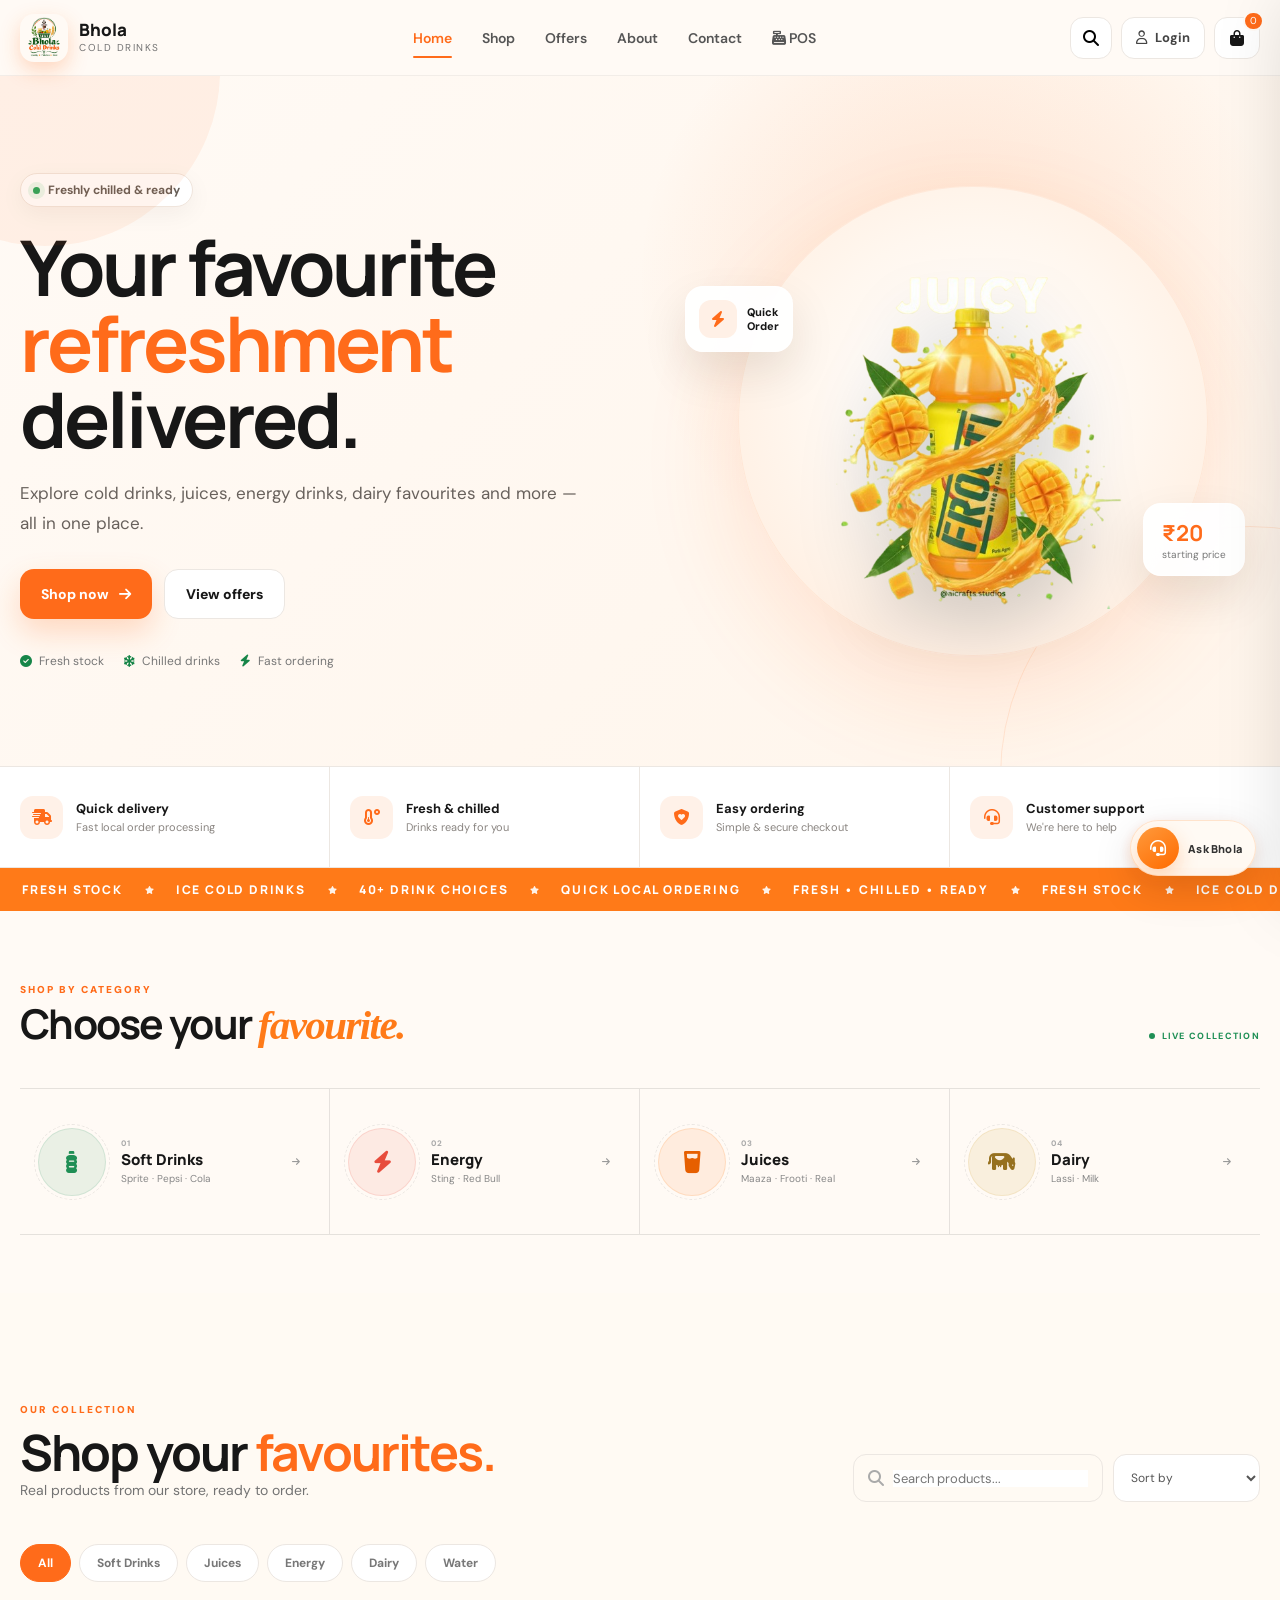
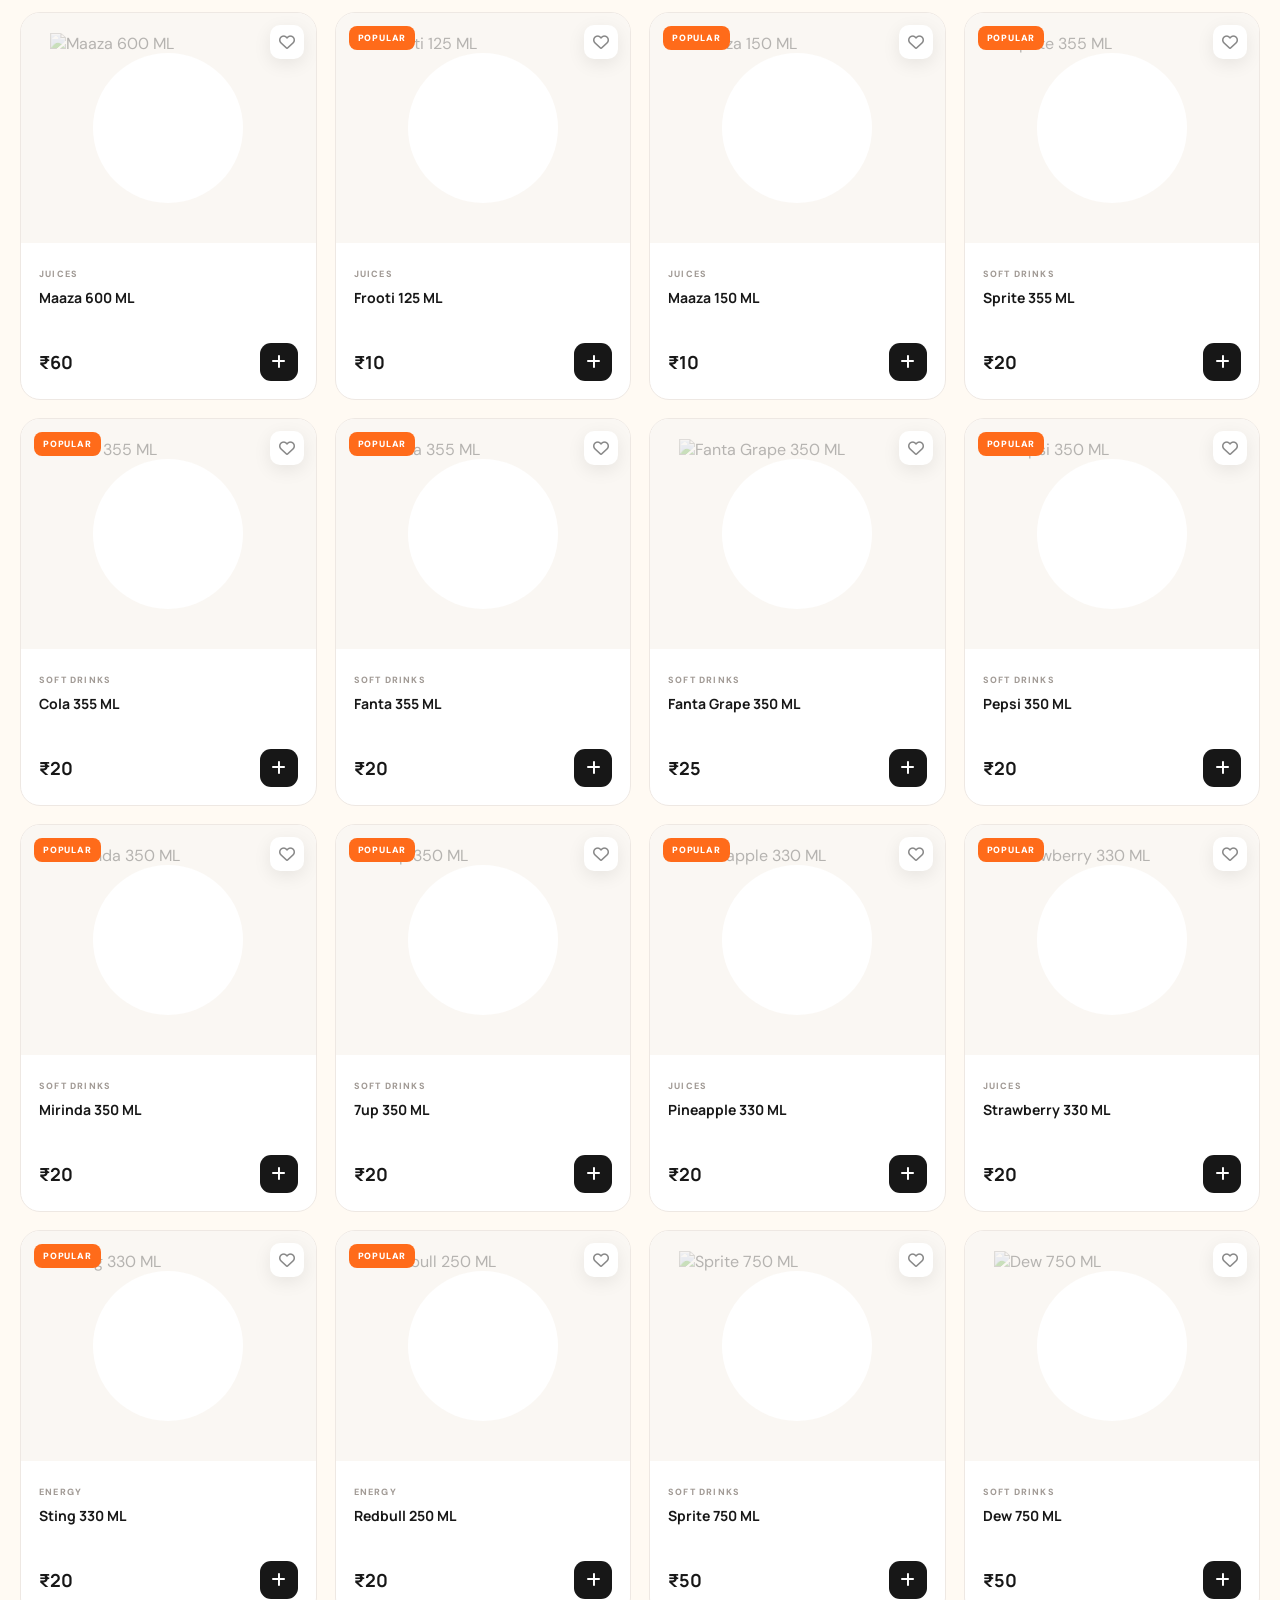
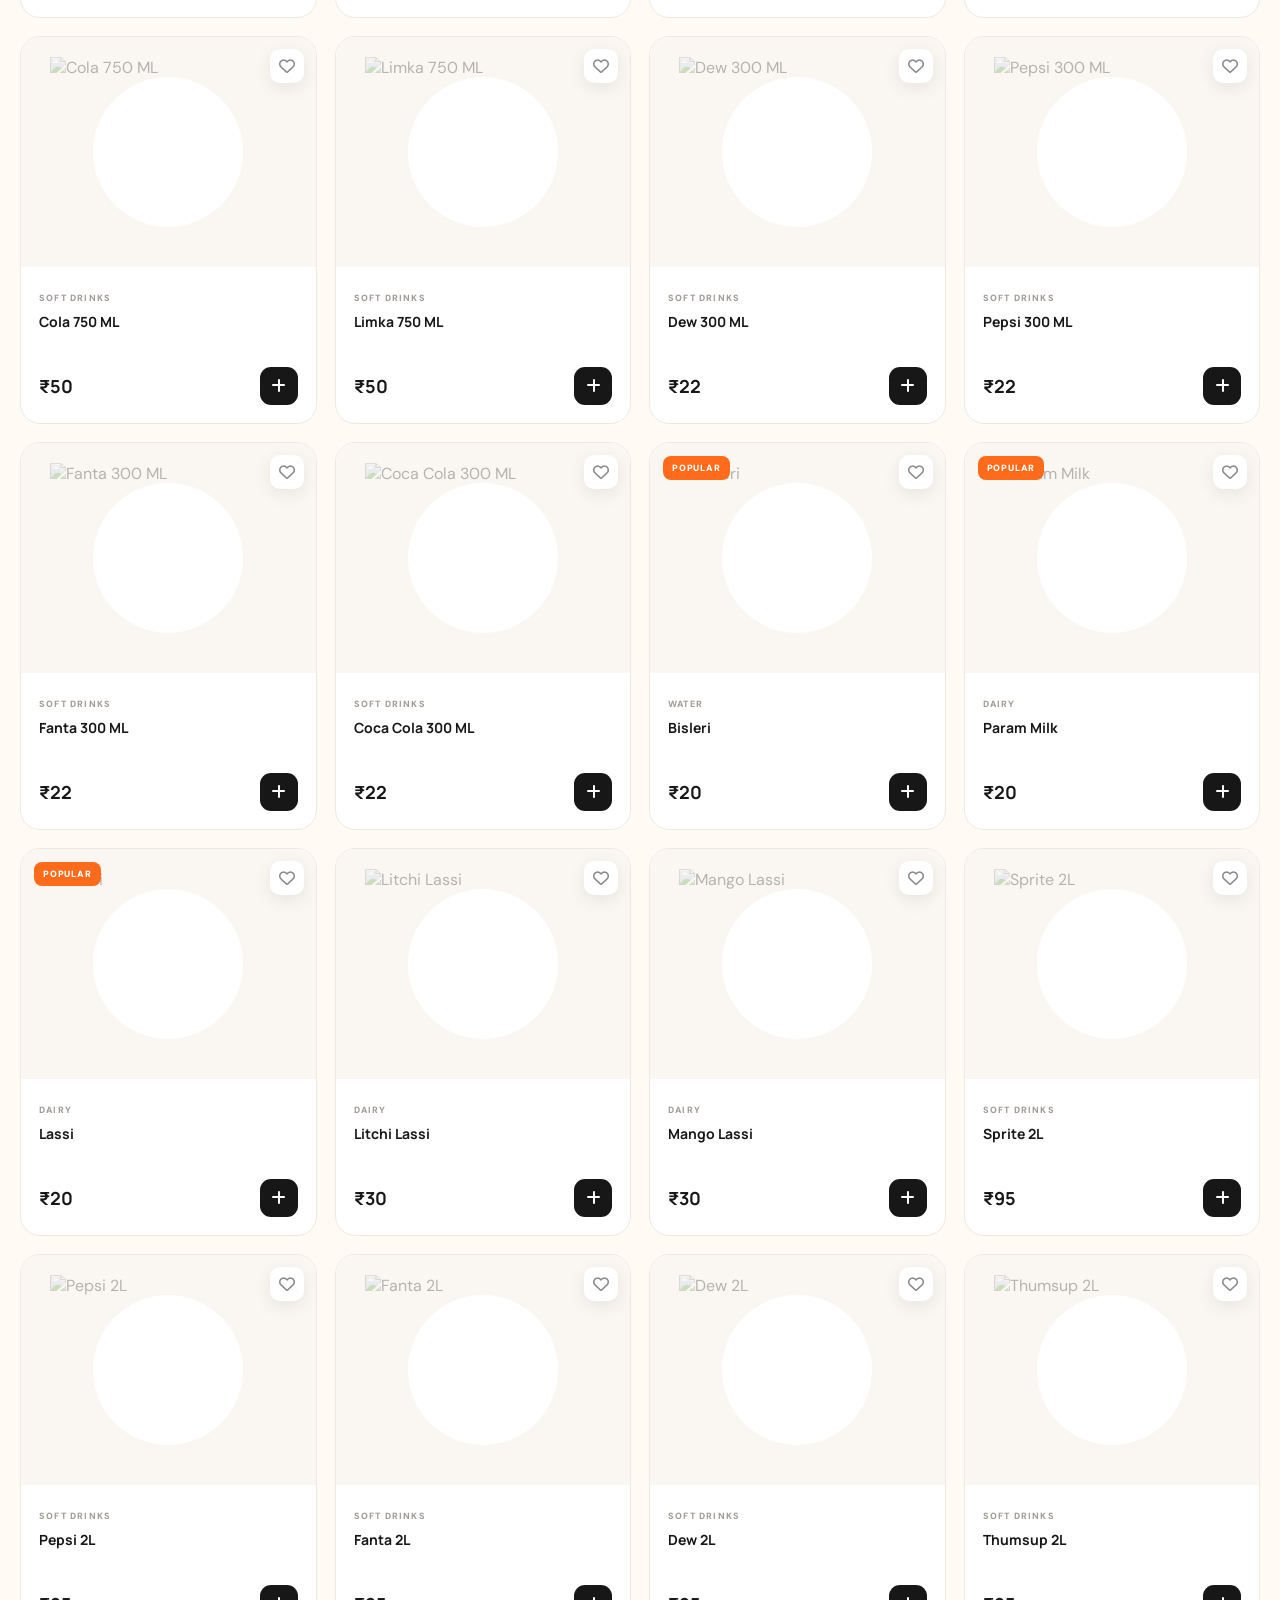
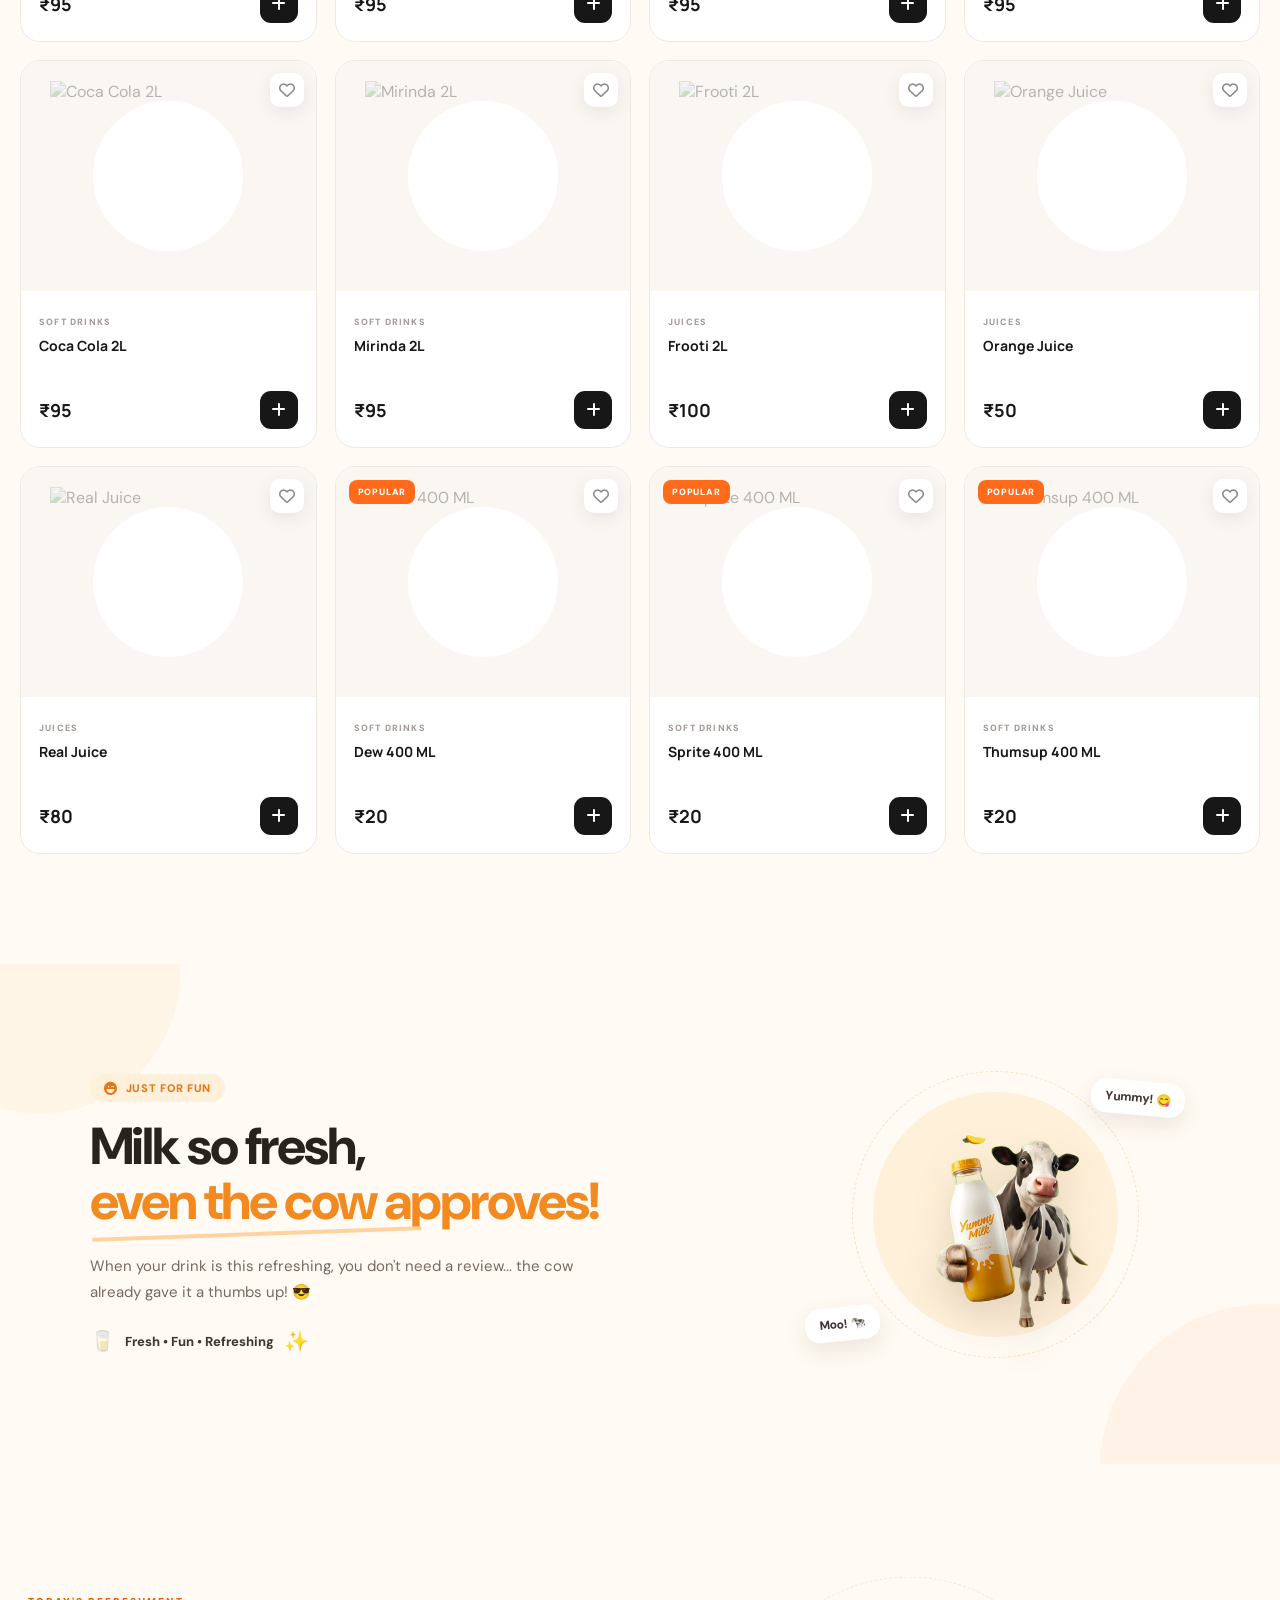
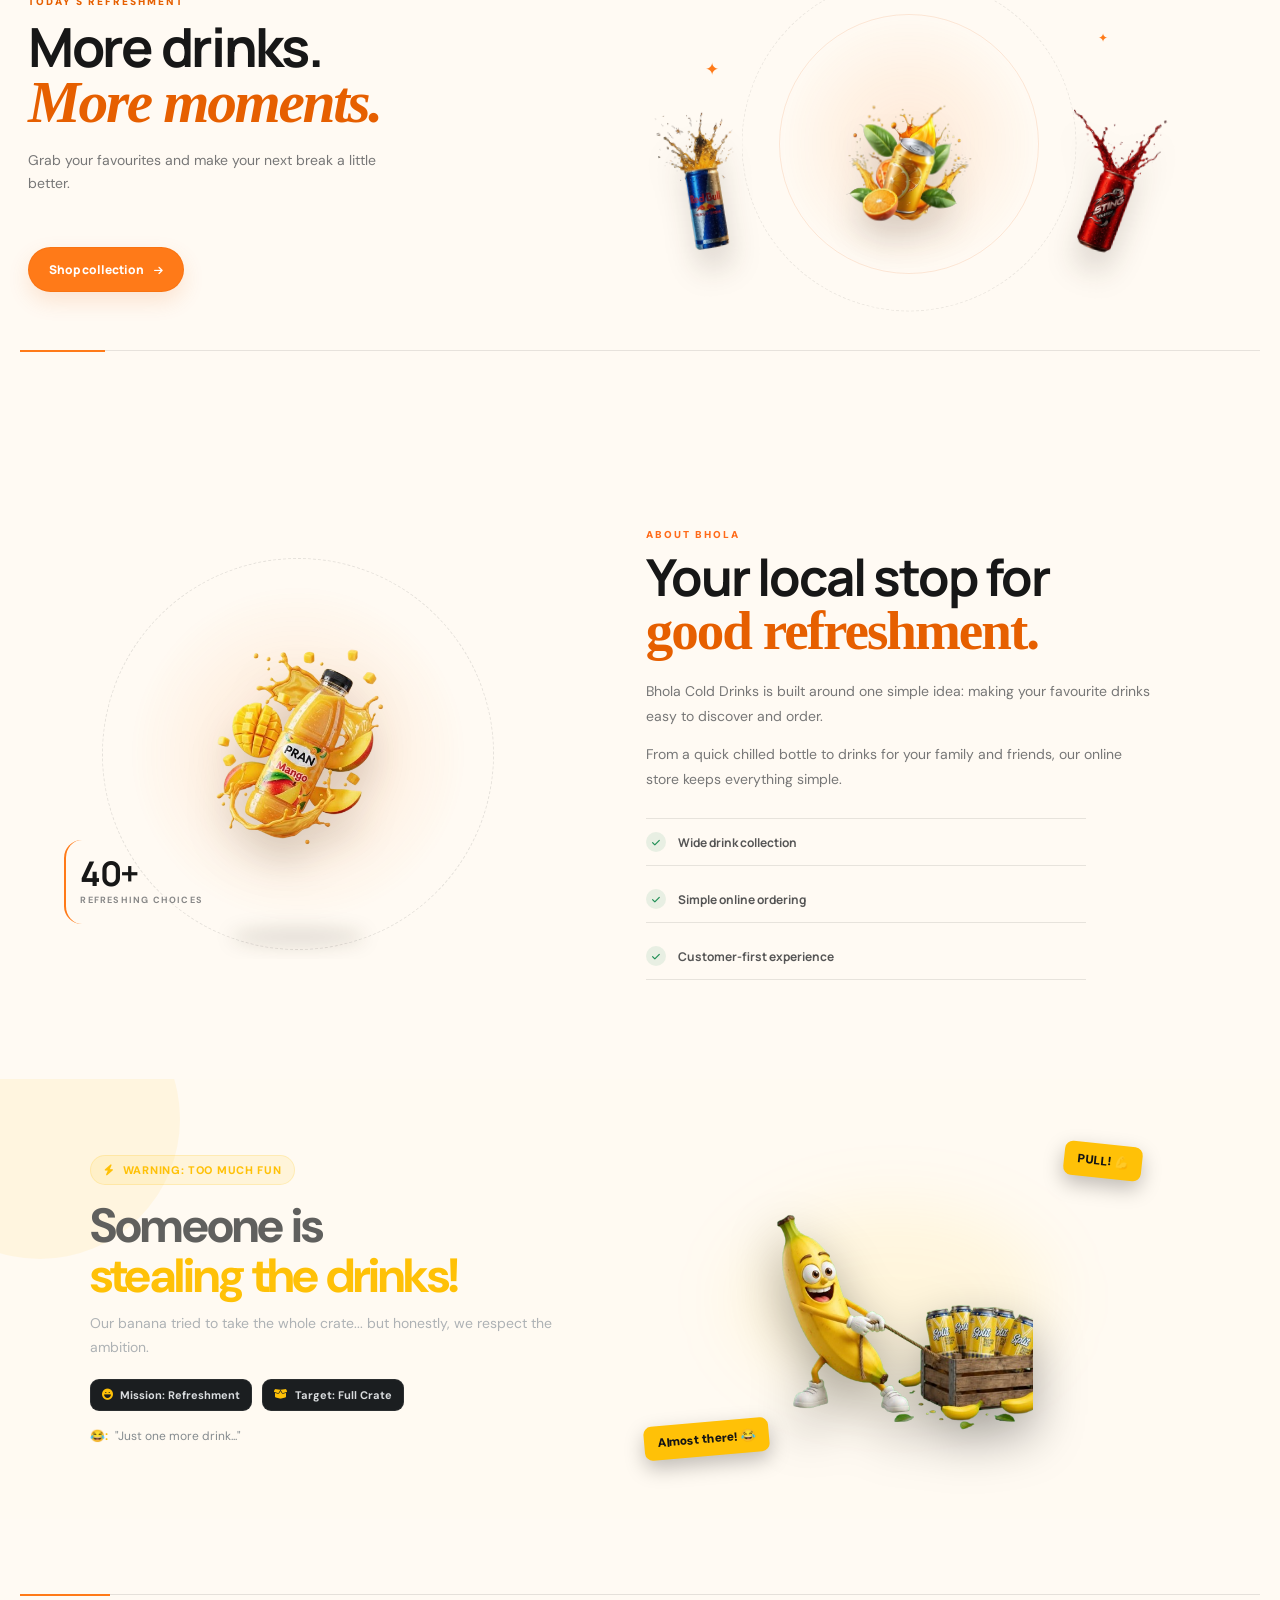
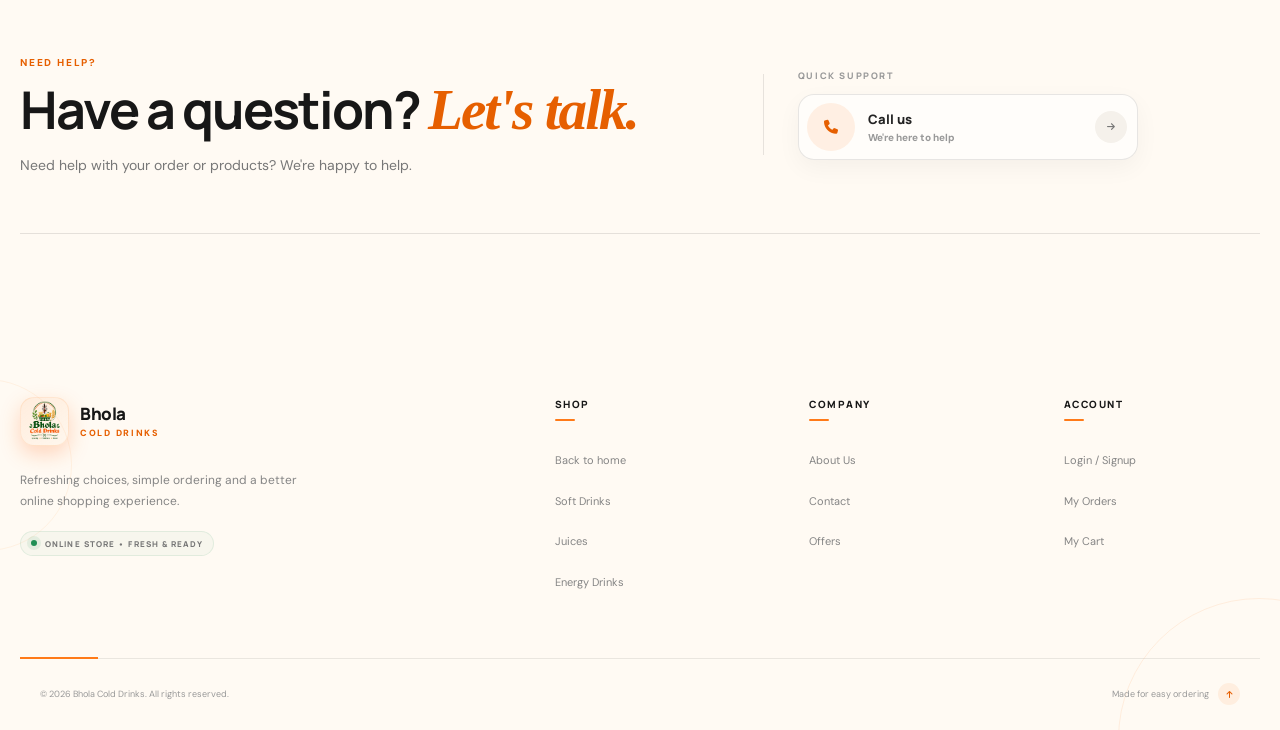
==== order.html @ 8002c062 "initial commit" ====
<!DOCTYPE html>
<html lang="en">
<head>
<meta charset="UTF-8">
<meta name="viewport" content="width=device-width, initial-scale=1.0">

<title>Bhola Cold Drinks — Online Store</title>

<meta name="description"
content="Shop chilled cold drinks, juices, energy drinks, dairy drinks and more from Bhola Cold Drinks.">

<link rel="preconnect" href="https://fonts.googleapis.com">
<link rel="preconnect" href="https://fonts.gstatic.com" crossorigin>

<link href="https://fonts.googleapis.com/css2?family=DM+Sans:wght@400;500;600;700&family=Manrope:wght@500;600;700;800&display=swap" rel="stylesheet">

<link rel="stylesheet"
href="https://cdnjs.cloudflare.com/ajax/libs/font-awesome/6.7.2/css/all.min.css">

<link rel="stylesheet" href="order.css">
<script src="https://kit.fontawesome.com/bfc6a1edf2.js" crossorigin="anonymous"></script>
</head>

<body>

<!-- =========================================
     LOADER
========================================= -->

<div class="site-loader" id="siteLoader">
  
<div class="loader-logo">
    <img src="imgs/logo.png" alt="Logo">
</div>


    <strong>Bhola Cold Drinks</strong>
    <small>Fresh • Chilled • Delivered</small>

    <div class="loader-line">
        <span></span>
    </div>
    <div class="loader-welcome">
    <strong>Welcome to Bhola Cold Drinks</strong>
</div>
</div>
<style>
/* =========================================
   BHOLA COLD DRINKS — PREMIUM LOADER
========================================= */

.site-loader {
    position: fixed;
    inset: 0;
    z-index: 99999;

    display: flex;
    flex-direction: column;
    align-items: center;
    justify-content: center;

    padding: 25px;

    background:
        radial-gradient(circle at 20% 20%, rgba(255, 183, 77, .13), transparent 32%),
        radial-gradient(circle at 80% 75%, rgba(255, 122, 24, .10), transparent 34%),
        #fffaf3;

    color: #29231e;

    overflow: hidden;

    animation: loaderBackground 6s ease-in-out infinite alternate;
}


/* =========================================
   DECORATIVE ORBS
========================================= */

.site-loader::before,
.site-loader::after {
    content: "";
    position: absolute;

    border-radius: 50%;

    pointer-events: none;
}

.site-loader::before {
    width: 260px;
    height: 260px;

    top: -130px;
    left: -100px;

    background: rgba(255, 183, 77, .08);

    animation: loaderOrbOne 7s ease-in-out infinite;
}

.site-loader::after {
    width: 300px;
    height: 300px;

    right: -150px;
    bottom: -150px;

    background: rgba(255, 122, 24, .07);

    animation: loaderOrbTwo 8s ease-in-out infinite;
}


/* =========================================
   LOGO AREA
========================================= */

.loader-logo {
    position: relative;

    width: clamp(70px, 18vw, 92px);
    height: clamp(70px, 18vw, 92px);

    display: flex;
    align-items: center;
    justify-content: center;

    margin: 0 auto 17px;

    flex-shrink: 0;

    z-index: 2;

    animation: logoEnter .9s cubic-bezier(.22, 1, .36, 1) both;
}


/* glowing circular background */

.loader-logo::before {
    content: "";

    position: absolute;

    inset: -9px;

    border-radius: 50%;

    background: rgba(255, 255, 255, .72);

    box-shadow:
        0 12px 35px rgba(70, 45, 20, .10),
        0 0 0 1px rgba(255, 140, 40, .12);

    z-index: -1;

    animation: logoGlow 2.5s ease-in-out infinite;
}


/* rotating dashed ring */

.loader-logo::after {
    content: "";

    position: absolute;

    inset: -16px;

    border-radius: 50%;

    border: 2px dashed rgba(242, 138, 32, .35);

    animation: loaderSpin 8s linear infinite;
}


.loader-logo img {
    width: 100%;
    height: 100%;

    max-width: 100%;
    max-height: 100%;

    object-fit: contain;

    display: block;

    filter: drop-shadow(0 9px 12px rgba(70, 45, 20, .15));

    animation: logoFloat 3s ease-in-out infinite;
}


/* =========================================
   BRAND NAME
========================================= */

.site-loader strong {
    position: relative;
    z-index: 2;

    margin: 3px 0 5px;

    color: #29231e;

    font-size: clamp(21px, 5vw, 27px);
    font-weight: 850;

    letter-spacing: -.7px;

    animation: textUp .8s .15s ease both;
}


/* tagline */

.site-loader small {
    position: relative;
    z-index: 2;

    color: #8a7665;

    font-size: 12px;
    font-weight: 700;

    letter-spacing: .8px;

    animation: textUp .8s .25s ease both;
}


/* =========================================
   LOADING LINE
========================================= */

.loader-line {
    position: relative;
    z-index: 2;

    width: min(220px, 65vw);
    height: 5px;

    margin-top: 22px;

    overflow: hidden;

    border-radius: 50px;

    background: rgba(242, 138, 32, .12);

    box-shadow: inset 0 1px 2px rgba(70, 45, 20, .05);

    animation: lineEnter .7s .35s ease both;
}


.loader-line span {
    position: absolute;

    top: 0;
    left: -45%;

    width: 45%;
    height: 100%;

    border-radius: inherit;

    background: linear-gradient(
        90deg,
        #ffb347,
        #f28a20,
        #ffb347
    );

    box-shadow:
        0 0 12px rgba(242, 138, 32, .28);

    animation: loaderProgress 1.35s ease-in-out infinite;
}


/* small loading dots */

.loader-line::after {
    content: "•••";

    position: absolute;

    left: 50%;
    top: 10px;

    transform: translateX(-50%);

    color: #e87514;

    font-size: 13px;
    letter-spacing: 3px;

    opacity: .65;

    animation: loaderDots 1.2s ease-in-out infinite;
}


/* =========================================
   ANIMATIONS
========================================= */

@keyframes logoEnter {
    from {
        opacity: 0;
        transform: translateY(25px) scale(.8);
    }

    to {
        opacity: 1;
        transform: translateY(0) scale(1);
    }
}

@keyframes logoFloat {

    0%, 100% {
        transform: translateY(0);
    }

    50% {
        transform: translateY(-5px);
    }
}

@keyframes logoGlow {

    0%, 100% {
        transform: scale(1);
        box-shadow:
            0 12px 35px rgba(70, 45, 20, .10),
            0 0 0 1px rgba(255, 140, 40, .12);
    }

    50% {
        transform: scale(1.04);
        box-shadow:
            0 15px 42px rgba(70, 45, 20, .13),
            0 0 25px rgba(255, 160, 60, .12);
    }
}

@keyframes loaderSpin {
    from {
        transform: rotate(0deg);
    }

    to {
        transform: rotate(360deg);
    }
}

@keyframes textUp {

    from {
        opacity: 0;
        transform: translateY(14px);
    }

    to {
        opacity: 1;
        transform: translateY(0);
    }
}

@keyframes lineEnter {

    from {
        opacity: 0;
        transform: scaleX(.5);
    }

    to {
        opacity: 1;
        transform: scaleX(1);
    }
}

@keyframes loaderProgress {

    0% {
        left: -45%;
    }

    100% {
        left: 105%;
    }
}

@keyframes loaderDots {

    0%, 100% {
        opacity: .25;
        transform: translateX(-50%) translateY(0);
    }

    50% {
        opacity: .9;
        transform: translateX(-50%) translateY(2px);
    }
}

@keyframes loaderOrbOne {

    0%, 100% {
        transform: translate(0, 0);
    }

    50% {
        transform: translate(35px, 25px);
    }
}

@keyframes loaderOrbTwo {

    0%, 100% {
        transform: translate(0, 0);
    }

    50% {
        transform: translate(-30px, -25px);
    }
}

@keyframes loaderBackground {

    from {
        background-position: 0% 0%;
    }

    to {
        background-position: 100% 100%;
    }
}


/* =========================================
   MOBILE
========================================= */

@media (max-width: 600px) {

    .site-loader {
        padding: 20px;
    }

    .loader-logo {
        margin-bottom: 15px;
    }

    .site-loader strong {
        font-size: 21px;
    }

    .site-loader small {
        font-size: 11px;
        letter-spacing: .6px;
    }

    .loader-line {
        width: 185px;
        margin-top: 20px;
    }
}


/* =========================================
   REDUCED MOTION
========================================= */

@media (prefers-reduced-motion: reduce) {

    .site-loader *,
    .site-loader::before,
    .site-loader::after {
        animation: none !important;
    }
}
.loader-welcome {
    position: relative;
    z-index: 2;

    margin-top: 32px;

    text-align: center;

    animation: welcomeIn 1s .7s ease both;
}

.loader-welcome strong {
    display: block;

    color: #e87514;

    font-size: 14px;
    font-weight: 800;

    letter-spacing: .3px;
}

.loader-welcome span {
    display: block;

    margin-top: 5px;

    color: #9a8878;

    font-size: 11px;
    font-weight: 600;

    letter-spacing: .5px;
}

@keyframes welcomeIn {
    from {
        opacity: 0;
        transform: translateY(12px);
    }

    to {
        opacity: 1;
        transform: translateY(0);
    }
}

@media (max-width: 600px) {

    .loader-welcome {
        margin-top: 28px;
    }

    .loader-welcome strong {
        font-size: 13px;
    }

    .loader-welcome span {
        font-size: 10px;
    }
}
</style>


<!-- =========================================
     HEADER
========================================= -->

<header class="store-header" id="storeHeader">

    <div class="header-inner">

<a href="#home" class="brand" >
    <span class="brand-icon">
        <img src="imgs/logo.png" alt="Logo">
    </span>

    <span class="brand-copy">
        <strong>Bhola</strong>
        <small>Cold Drinks</small>
    </span>
</a>

<style>
.brand-icon {
    width: clamp(38px, 8vw, 48px);
    height: clamp(38px, 8vw, 48px);
    display: flex;
    align-items: center;
    justify-content: center;
    flex-shrink: 0;
    background:transparent;
}

.brand-icon img {
    width: 100%;
    height: 100%;
    object-fit: contain;
    display: block;
}
</style>

        <nav class="main-nav">

            <a href="#home" class="active">Home</a>

            <a href="#shop">Shop</a>

            <a href="#offers">Offers</a>

            <a href="#about">About</a>

            <a href="#contact">Contact</a>

            <a href="javascript:void(0)" class="shop-pos-btn" onclick="openPosNotice()">
    <i class="fa-solid fa-cash-register"></i>
    POS
</a>


        </nav>


        <div class="header-actions">

            <button class="header-search-btn" id="openSearch">
                <i class="fa-solid fa-magnifying-glass"></i>
            </button>

            <button class="account-btn" id="accountBtn">
                <i class="fa-regular fa-user"></i>

                <span id="accountText">Login</span>
            </button>

            
            <button class="cart-btn" id="openCart">

                <i class="fa-solid fa-bag-shopping"></i>

                <span class="cart-count" id="cartCount">0</span>

            </button>

            <button class="mobile-menu-btn" id="mobileMenuBtn">
                <i class="fa-solid fa-bars"></i>
            </button>

        </div>

    </div>

</header>


<!-- =========================================
     MOBILE MENU
========================================= -->

<div class="mobile-menu" id="mobileMenu">

    <div class="mobile-menu-head">

        <strong>Bhola Cold Drinks</strong>

        <button id="closeMobileMenu">
            <i class="fa-solid fa-xmark"></i>
        </button>

    </div>

    <a href="#home">Home</a>
    <a href="#shop">Shop</a>
    <a href="#offers">Offers</a>
    <a href="#about">About</a>
    <a href="#contact">Contact</a>

    <button class="mobile-login" id="mobileLogin">
        <i class="fa-regular fa-user"></i>
        Account
    </button>

</div>


<!-- =========================================
     SEARCH OVERLAY
========================================= -->

<div class="search-overlay" id="searchOverlay">

    <div class="search-box">

        <button class="close-search" id="closeSearch">
            <i class="fa-solid fa-xmark"></i>
        </button>

        <span>Search our drinks</span>

        <div class="search-input-wrap">

            <i class="fa-solid fa-magnifying-glass"></i>

            <input
                type="text"
                id="globalSearch"
                placeholder="Search Maaza, Sprite, Pepsi..."
                autocomplete="off"
            >

        </div>

        <div class="search-results" id="searchResults"></div>

    </div>

</div>


<!-- =========================================
     HERO
========================================= -->

<main>

<section class="hero-section" id="home">

    <div class="hero-bg-orb orb-one"></div>
    <div class="hero-bg-orb orb-two"></div>

    <div class="hero-container">

        <div class="hero-content reveal">

            <div class="hero-badge">
                <span></span>
                Freshly chilled & ready
            </div>

            <h1>
                Your favourite
                <em>refreshment</em>
                delivered.
            </h1>

            <p>
                Explore cold drinks, juices, energy drinks,
                dairy favourites and more — all in one place.
            </p>

            <div class="hero-buttons">

                <a href="#shop" class="primary-btn">
                    Shop now
                    <i class="fa-solid fa-arrow-right"></i>
                </a>

                <a href="#offers" class="secondary-btn">
                    View offers
                </a>

            </div>

            <div class="hero-trust">

                <div>
                    <i class="fa-solid fa-circle-check"></i>
                    Fresh stock
                </div>

                <div>
                    <i class="fa-solid fa-snowflake"></i>
                    Chilled drinks
                </div>

                <div>
                    <i class="fa-solid fa-bolt"></i>
                    Fast ordering
                </div>

            </div>

        </div>


        <div class="hero-visual reveal">

            <div class="hero-ring"></div>

            <div class="floating-card float-card-one">
                <i class="fa-solid fa-bolt"></i>
                <span>
                    Quick<br>
                    Order
                </span>
            </div>

            <div class="floating-card float-card-two">
                <strong>₹20</strong>
                <span>starting price</span>
            </div>

            <div class="hero-bottle">

                <div class="hero-bottle-glow"></div>

                <img
                    src="imgs/home.png"
                    alt="Chilled drink"
                >

            </div>

        </div>

    </div>

</section>


<!-- =========================================
     SERVICE STRIP
========================================= -->

<section class="service-strip">

    <div class="service-container">

        <div class="service-item reveal">
            <i class="fa-solid fa-truck-fast"></i>

            <div>
                <strong>Quick delivery</strong>
                <span>Fast local order processing</span>
            </div>
        </div>

        <div class="service-item reveal">
            <i class="fa-solid fa-temperature-low"></i>

            <div>
                <strong>Fresh & chilled</strong>
                <span>Drinks ready for you</span>
            </div>
        </div>

        <div class="service-item reveal">
            <i class="fa-solid fa-shield-heart"></i>

            <div>
                <strong>Easy ordering</strong>
                <span>Simple & secure checkout</span>
            </div>
        </div>

        <div class="service-item reveal">
            <i class="fa-solid fa-headset"></i>

            <div>
                <strong>Customer support</strong>
                <span>We're here to help</span>
            </div>
        </div>

    </div>

</section>

<!-- add new -->
 <div class="bhola-marquee">
    <div class="bhola-marquee-track">

        <div class="bhola-marquee-content">
            <span>FRESH STOCK</span>
            <i class="fa-solid fa-star"></i>
            <span>ICE COLD DRINKS</span>
            <i class="fa-solid fa-star"></i>
            <span>40+ DRINK CHOICES</span>
            <i class="fa-solid fa-star"></i>
            <span>QUICK LOCAL ORDERING</span>
            <i class="fa-solid fa-star"></i>
            <span>FRESH • CHILLED • READY</span>
            <i class="fa-solid fa-star"></i>
        </div>

        <div class="bhola-marquee-content" aria-hidden="true">
            <span>FRESH STOCK</span>
            <i class="fa-solid fa-star"></i>
            <span>ICE COLD DRINKS</span>
            <i class="fa-solid fa-star"></i>
            <span>40+ DRINK CHOICES</span>
            <i class="fa-solid fa-star"></i>
            <span>QUICK LOCAL ORDERING</span>
            <i class="fa-solid fa-star"></i>
            <span>FRESH • CHILLED • READY</span>
            <i class="fa-solid fa-star"></i>
        </div>

    </div>
</div>

<style>
/* ================================
   BHOLA RESPONSIVE MARQUEE
================================ */

.bhola-marquee {
    width: 100%;
    max-width: 100%;
    overflow: hidden;
    position: relative;
    background: #ff7a18;
    color: #fff;
    padding: 13px 0;
    margin: 0;
    isolation: isolate;
}

.bhola-marquee-track {
    width: max-content;
    display: flex;
    animation: bholaMarqueeMove 24s linear infinite;
    will-change: transform;
}

.bhola-marquee-content {
    display: flex;
    align-items: center;
    flex-shrink: 0;
    white-space: nowrap;
}

.bhola-marquee-content span {
    font-family: "Manrope", sans-serif;
    font-size: 12px;
    font-weight: 800;
    letter-spacing: 1.8px;
    padding: 0 22px;
}

.bhola-marquee-content i {
    font-size: 8px;
    opacity: .9;
    flex-shrink: 0;
}

/* Smooth infinite movement */
@keyframes bholaMarqueeMove {
    from {
        transform: translateX(0);
    }

    to {
        transform: translateX(-50%);
    }
}

/* Pause on hover */
.bhola-marquee:hover .bhola-marquee-track {
    animation-play-state: paused;
}

/* Mobile */
@media (max-width: 600px) {

    .bhola-marquee {
        padding: 11px 0;
    }

    .bhola-marquee-content span {
        font-size: 10px;
        letter-spacing: 1.3px;
        padding: 0 15px;
    }

    .bhola-marquee-content i {
        font-size: 7px;
    }

    .bhola-marquee-track {
        animation-duration: 19s;
    }
}

/* Accessibility */
@media (prefers-reduced-motion: reduce) {
    .bhola-marquee-track {
        animation: none;
        transform: translateX(0);
    }
}
</style>


<section class="category-section bhola-open-categories">

    <div class="section-container">

        <div class="open-cat-heading">
            <div>
                <span class="eyebrow">SHOP BY CATEGORY</span>

                <h2>
                    Choose your
                    <em>favourite.</em>
                </h2>
            </div>

            <span class="open-cat-live">
                <i></i>
                LIVE COLLECTION
            </span>
        </div>


        <div class="open-category-row">

            <!-- SOFT DRINKS -->
            <button class="open-category" data-category="Soft Drinks">

                <span class="open-cat-visual green">
                    <i class="fa-solid fa-bottle-water"></i>
                </span>

                <span class="open-cat-content">
                    <span class="open-cat-index">01</span>

                    <span class="open-cat-name">
                        Soft Drinks
                    </span>

                    <small>Sprite · Pepsi · Cola</small>
                </span>

                <span class="open-cat-arrow">
                    <i class="fa-solid fa-arrow-right"></i>
                </span>

            </button>


            <!-- ENERGY -->
            <button class="open-category" data-category="Energy">

                <span class="open-cat-visual red">
                    <i class="fa-solid fa-bolt"></i>
                </span>

                <span class="open-cat-content">
                    <span class="open-cat-index">02</span>

                    <span class="open-cat-name">
                        Energy
                    </span>

                    <small>Sting · Red Bull</small>
                </span>

                <span class="open-cat-arrow">
                    <i class="fa-solid fa-arrow-right"></i>
                </span>

            </button>


            <!-- JUICES -->
            <button class="open-category" data-category="Juices">

                <span class="open-cat-visual orange">
                    <i class="fa-solid fa-glass-water"></i>
                </span>

                <span class="open-cat-content">
                    <span class="open-cat-index">03</span>

                    <span class="open-cat-name">
                        Juices
                    </span>

                    <small>Maaza · Frooti · Real</small>
                </span>

                <span class="open-cat-arrow">
                    <i class="fa-solid fa-arrow-right"></i>
                </span>

            </button>


            <!-- DAIRY -->
            <button class="open-category" data-category="Dairy">

                <span class="open-cat-visual cream">
                    <i class="fa-solid fa-cow"></i>
                </span>

                <span class="open-cat-content">
                    <span class="open-cat-index">04</span>

                    <span class="open-cat-name">
                        Dairy
                    </span>

                    <small>Lassi · Milk</small>
                </span>

                <span class="open-cat-arrow">
                    <i class="fa-solid fa-arrow-right"></i>
                </span>

            </button>

        </div>

    </div>

</section>


<style>

/* =====================================================
   BHOLA — PREMIUM CIRCULAR CATEGORIES
===================================================== */

.bhola-open-categories {
    width: 100%;
    padding: 72px 0 58px;
    overflow: hidden;
}


/* -------------------------
   Heading
------------------------- */

.open-cat-heading {
    display: flex;
    align-items: flex-end;
    justify-content: space-between;

    gap: 25px;

    margin-bottom: 42px;
}

.open-cat-heading h2 {
    margin: 7px 0 0;

    font-family: "Manrope", sans-serif;

    font-size: clamp(28px, 4vw, 41px);

    line-height: 1;

    letter-spacing: -1.6px;

    color: #171717;
}

.open-cat-heading h2 em {
    font-family: "Cormorant Garamond", serif;

    color: #ff7a18;

    font-weight: 600;
}


/* Live indicator */

.open-cat-live {
    display: flex;
    align-items: center;

    gap: 7px;

    margin-bottom: 4px;

    font-size: 9px;

    font-weight: 800;

    letter-spacing: 1.3px;

    color: #1f8f55;

    white-space: nowrap;
}

.open-cat-live i {
    width: 6px;
    height: 6px;

    border-radius: 50%;

    background: #1f8f55;

    animation: bholaCatLive 1.7s infinite;
}

@keyframes bholaCatLive {

    0% {
        box-shadow: 0 0 0 0 rgba(31,143,85,.4);
    }

    70% {
        box-shadow: 0 0 0 7px rgba(31,143,85,0);
    }

    100% {
        box-shadow: 0 0 0 0 rgba(31,143,85,0);
    }

}


/* =====================================================
   CATEGORY ROW
===================================================== */

.open-category-row {

    display: grid;

    grid-template-columns:
        repeat(4, minmax(0, 1fr));

    border-top: 1px solid rgba(23,23,23,.11);

    border-bottom: 1px solid rgba(23,23,23,.11);
}


/* =====================================================
   CATEGORY ITEM
===================================================== */

.open-category {

    position: relative;

    min-width: 0;

    min-height: 145px;

    display: flex;

    align-items: center;

    gap: 15px;

    padding: 22px 18px;

    background: transparent;

    border: 0;

    border-right: 1px solid rgba(23,23,23,.11);

    color: #171717;

    text-align: left;

    cursor: pointer;

    overflow: hidden;

    transition:
        background .3s ease,
        padding .3s ease;
}

.open-category:last-child {
    border-right: 0;
}


/* Small animated bottom line */

.open-category::after {

    content: "";

    position: absolute;

    left: 18px;
    right: 18px;

    bottom: -1px;

    height: 2px;

    background: #ff7a18;

    transform: scaleX(0);

    transform-origin: left;

    transition: transform .4s ease;
}

.open-category:hover::after {
    transform: scaleX(1);
}

.open-category:hover {
    background: rgba(255,122,24,.025);

    padding-left: 22px;
}


/* =====================================================
   CIRCLE
===================================================== */

.open-cat-visual {

    position: relative;

    width: 68px;
    height: 68px;

    min-width: 68px;

    display: flex;

    align-items: center;
    justify-content: center;

    border-radius: 50%;

    font-size: 22px;

    background: rgba(31,143,85,.09);

    color: #1f8f55;

    border: 1px solid rgba(31,143,85,.13);

    transition:
        transform .45s cubic-bezier(.22,.61,.36,1),
        box-shadow .45s ease,
        background .3s ease;
}


/* Circle outer ring */

.open-cat-visual::before {

    content: "";

    position: absolute;

    inset: -5px;

    border-radius: 50%;

    border: 1px dashed rgba(23,23,23,.13);

    opacity: .7;

    transition:
        transform .5s ease,
        border-color .3s ease;
}


/* Different colours */

.open-cat-visual.red {
    background: rgba(231,76,60,.09);
    color: #e74c3c;
    border-color: rgba(231,76,60,.14);
}

.open-cat-visual.orange {
    background: rgba(255,122,24,.10);
    color: #e65f00;
    border-color: rgba(255,122,24,.16);
}

.open-cat-visual.cream {
    background: rgba(214,174,82,.14);
    color: #96711f;
    border-color: rgba(214,174,82,.18);
}


/* Circle animation */

.open-category:hover .open-cat-visual {

    transform:
        translateY(-5px)
        rotate(-5deg);

    box-shadow:
        0 12px 28px rgba(23,23,23,.09);
}

.open-category:hover .open-cat-visual::before {

    transform: rotate(25deg);

    border-color: rgba(255,122,24,.35);
}


/* =====================================================
   CONTENT
===================================================== */

.open-cat-content {

    min-width: 0;

    display: flex;

    flex-direction: column;

    gap: 3px;
}

.open-cat-index {

    font-size: 8px;

    font-weight: 800;

    letter-spacing: 1.3px;

    color: #aaa;
}

.open-cat-name {

    font-family: "Manrope", sans-serif;

    font-size: 15px;

    font-weight: 800;

    line-height: 1.2;

    white-space: nowrap;

    transition:
        color .25s ease,
        transform .3s ease;
}

.open-cat-content small {

    display: block;

    font-family: "DM Sans", sans-serif;

    font-size: 10px;

    color: #888;

    white-space: nowrap;

    overflow: hidden;

    text-overflow: ellipsis;
}

.open-category:hover .open-cat-name {

    color: #e65f00;

    transform: translateX(3px);
}


/* =====================================================
   ARROW
===================================================== */

.open-cat-arrow {

    width: 30px;
    height: 30px;

    min-width: 30px;

    display: flex;

    align-items: center;
    justify-content: center;

    margin-left: auto;

    border-radius: 50%;

    color: #999;

    font-size: 9px;

    transition:
        background .3s ease,
        color .3s ease,
        transform .35s ease;
}

.open-category:hover .open-cat-arrow {

    background: #ff7a18;

    color: #fff;

    transform: translateX(4px);
}


/* =====================================================
   TABLET
===================================================== */

@media (max-width: 900px) {

    .bhola-open-categories {
        padding-top: 62px;
    }

    .open-category-row {
        grid-template-columns: repeat(2, 1fr);
    }

    .open-category:nth-child(2) {
        border-right: 0;
    }

    .open-category:nth-child(-n+2) {
        border-bottom: 1px solid rgba(23,23,23,.11);
    }

}


/* =====================================================
   MOBILE
===================================================== */

@media (max-width: 600px) {

    .bhola-open-categories {
        padding: 48px 0 45px;
    }

    .open-cat-heading {

        align-items: flex-start;

        margin-bottom: 32px;
    }

    .open-cat-heading h2 {
        font-size: 28px;
    }

    .open-cat-live {
        margin-top: 5px;
        font-size: 8px;
    }

    .open-category {

        min-height: 112px;

        gap: 10px;

        padding: 15px 10px;
    }

    .open-category:hover {
        padding-left: 13px;
    }

    .open-cat-visual {

        width: 50px;
        height: 50px;

        min-width: 50px;

        font-size: 17px;
    }

    .open-cat-visual::before {
        inset: -4px;
    }

    .open-cat-name {
        font-size: 12px;
    }

    .open-cat-content small {
        font-size: 9px;
    }

    .open-cat-arrow {
        width: 25px;
        height: 25px;

        min-width: 25px;

        font-size: 8px;
    }

}


/* =====================================================
   VERY SMALL MOBILE
===================================================== */

@media (max-width: 380px) {

    .open-category-row {
        grid-template-columns: 1fr;
    }

    .open-category,
    .open-category:nth-child(2) {
        border-right: 0;

        border-bottom: 1px solid rgba(23,23,23,.11);
    }

    .open-category:last-child {
        border-bottom: 0;
    }

}


/* Reduced motion */

@media (prefers-reduced-motion: reduce) {

    .open-cat-live i,
    .open-category *,
    .open-category::after {
        animation: none !important;
        transition: none !important;
    }

}

</style>

<!-- =========================================
     SHOP
========================================= -->

<section class="shop-section" id="shop" style="    background: #fffaf3;
">

    <div class="section-container">

        <div class="shop-top reveal">

            <div>

                <span class="eyebrow">OUR COLLECTION</span>

                <h2>
                    Shop your
                    <em>favourites.</em>
                </h2>

                <p>
                    Real products from our store, ready to order.
                </p>

            </div>


            <div class="shop-controls">

                <div class="shop-search">

                    <i class="fa-solid fa-magnifying-glass"></i>

                    <input
                        type="text"
                        id="productSearch"
                        placeholder="Search products..."
                    >

                </div>


                <select id="sortProducts">

                    <option value="default">Sort by</option>
                    <option value="low">Price: Low to High</option>
                    <option value="high">Price: High to Low</option>
                    <option value="name">Name: A–Z</option>

                </select>

            </div>

        </div>


        <div class="filter-row" id="filterRow">

            <button class="filter-btn active" data-filter="All">
                All
            </button>

            <button class="filter-btn" data-filter="Soft Drinks">
                Soft Drinks
            </button>

            <button class="filter-btn" data-filter="Juices">
                Juices
            </button>

            <button class="filter-btn" data-filter="Energy">
                Energy
            </button>

            <button class="filter-btn" data-filter="Dairy">
                Dairy
            </button>

            <button class="filter-btn" data-filter="Water">
                Water
            </button>

        </div>


        <div class="product-grid" id="productGrid"></div>


        <div class="empty-products" id="emptyProducts">

            <div>
                <i class="fa-solid fa-magnifying-glass"></i>
            </div>

            <h3>No products found</h3>

            <p>Try another search or category.</p>

            <button id="resetProducts">
                View all products
            </button>

        </div>

    </div>

</section>

<!-- Funny Milk Moment -->
<section class="milk-fun-section" id="milkFun" style="background: #fffaf3;;">
    <div class="milk-fun-inner">

        <div class="milk-fun-content">
            <span class="milk-fun-badge">
                <i class="fa-solid fa-face-laugh-wink"></i>
                Just For Fun
            </span>

            <h2>
                Milk so fresh,
                <span>even the cow approves! </span>
            </h2>

            <p>
                When your drink is this refreshing,
                you don't need a review... the cow already gave it a thumbs up! 😎
            </p>

            <div class="milk-fun-line">
                <span>🥛</span>
                <strong>Fresh • Fun • Refreshing</strong>
                <span>✨</span>
            </div>
        </div>

        <div class="milk-fun-image">
            <div class="milk-fun-circle"></div>

            <!-- Apni image yahan lagao -->
            <img src="imgs/cowfun.png" alt="Funny Milk Cow">

            <span class="milk-bubble bubble-one">Yummy! 😋</span>
            <span class="milk-bubble bubble-two">Moo! 🐄</span>
        </div>

    </div>
</section>

<style>
/* =========================================
   MILK FUN — CARD FREE / OPEN EDITORIAL
========================================= */

.milk-fun-section {
    position: relative;
    width: 100%;
    padding: 75px 24px;
    overflow: hidden;
    background: #fffaf3;
}

/* subtle decorative shapes — full section */
.milk-fun-section::before {
    content: "";
    position: absolute;
    width: 280px;
    height: 280px;
    border-radius: 50%;
    background: rgba(255, 183, 77, .08);
    top: -130px;
    left: -100px;
}

.milk-fun-section::after {
    content: "";
    position: absolute;
    width: 330px;
    height: 330px;
    border-radius: 50%;
    background: rgba(255, 122, 24, .06);
    right: -150px;
    bottom: -170px;
}

.milk-fun-inner {
    max-width: 1120px;
    min-height: 340px;
    margin: auto;
    padding: 20px 10px;

    display: flex;
    align-items: center;
    justify-content: space-between;
    gap: 60px;

    position: relative;
    z-index: 2;

    /* CARD REMOVED */
    border: none;
    border-radius: 0;
    background: transparent;
    box-shadow: none;
}

/* =========================================
   CONTENT
========================================= */

.milk-fun-content {
    max-width: 600px;
    position: relative;
    z-index: 3;
}

.milk-fun-badge {
    display: inline-flex;
    align-items: center;
    gap: 8px;

    padding: 7px 14px;
    border-radius: 50px;

    background: #fff0dc;
    color: #e87514;

    font-size: 11px;
    font-weight: 800;
    letter-spacing: .7px;
    text-transform: uppercase;

    transition: .3s ease;
}

.milk-fun-badge:hover {
    transform: translateY(-3px);
    box-shadow: 0 8px 20px rgba(232, 117, 20, .12);
}

.milk-fun-badge i {
    font-size: 13px;
}

/* Heading */

.milk-fun-content h2 {
    margin: 17px 0 14px;

    font-size: clamp(32px, 4.5vw, 52px);
    line-height: 1.05;

    color: #29231e;
    letter-spacing: -2px;
    font-weight: 800;
}

.milk-fun-content h2 span {
    display: block;
    color: #f28a20;

    position: relative;
    width: fit-content;
}

/* little underline */

.milk-fun-content h2 span::after {
    content: "";
    position: absolute;
    left: 2px;
    bottom: -7px;

    width: 65%;
    height: 4px;

    border-radius: 20px;
    background: #ffd39f;

    transform: rotate(-2deg);
}

/* Paragraph */

.milk-fun-content p {
    max-width: 520px;
    margin: 24px 0 0;

    color: #756b61;
    font-size: 15px;
    line-height: 1.75;
}

/* Bottom line */

.milk-fun-line {
    margin-top: 23px;

    display: flex;
    align-items: center;
    gap: 10px;

    color: #403830;
    font-size: 13px;
}

.milk-fun-line span {
    font-size: 20px;

    animation: milkEmoji 2s ease-in-out infinite;
}

.milk-fun-line span:last-child {
    animation-delay: .5s;
}

.milk-fun-line strong {
    font-weight: 800;
}

/* =========================================
   IMAGE AREA
========================================= */

.milk-fun-image {
    width: 390px;
    min-width: 330px;
    height: 310px;

    position: relative;

    display: flex;
    align-items: center;
    justify-content: center;
}

/* glowing circle behind cow */

.milk-fun-circle {
    position: absolute;

    width: 245px;
    height: 245px;

    border-radius: 50%;

    background: #fff0d9;

    z-index: 1;

    animation: milkCirclePulse 3.5s ease-in-out infinite;
}

/* soft second ring */

.milk-fun-image::before {
    content: "";

    position: absolute;

    width: 285px;
    height: 285px;

    border: 1px dashed rgba(242, 138, 32, .25);
    border-radius: 50%;

    z-index: 1;

    animation: milkRing 12s linear infinite;
}

/* Cow */

.milk-fun-image img {
    position: relative;
    z-index: 3;

    width: 100%;
    max-width: 355px;
    max-height: 300px;

    object-fit: contain;

    filter: drop-shadow(0 18px 18px rgba(70, 45, 20, .14));

    animation: milkCowFloat 3.5s ease-in-out infinite;

    transition: .35s ease;
}

.milk-fun-image:hover img {
    transform: scale(1.05) rotate(2deg);
}

/* =========================================
   FUNNY BUBBLES
========================================= */

.milk-bubble {
    position: absolute;
    z-index: 5;

    padding: 9px 14px;

    border-radius: 15px;

    background: #fff;
    color: #403830;

    font-size: 12px;
    font-weight: 800;

    box-shadow: 0 8px 22px rgba(70, 45, 20, .10);

    white-space: nowrap;
}

.bubble-one {
    top: 22px;
    right: 5px;

    transform: rotate(5deg);

    animation: bubbleOne 2.8s ease-in-out infinite;
}

.bubble-two {
    bottom: 28px;
    left: 5px;

    transform: rotate(-6deg);

    animation: bubbleTwo 3s ease-in-out infinite;
}

/* =========================================
   ANIMATIONS
========================================= */

@keyframes milkCowFloat {
    0%, 100% {
        transform: translateY(0) rotate(0deg);
    }

    50% {
        transform: translateY(-11px) rotate(1deg);
    }
}

@keyframes milkCirclePulse {
    0%, 100% {
        transform: scale(1);
    }

    50% {
        transform: scale(1.07);
    }
}

@keyframes milkRing {
    from {
        transform: rotate(0deg);
    }

    to {
        transform: rotate(360deg);
    }
}

@keyframes bubbleOne {
    0%, 100% {
        transform: translateY(0) rotate(5deg);
    }

    50% {
        transform: translateY(-8px) rotate(8deg);
    }
}

@keyframes bubbleTwo {
    0%, 100% {
        transform: translateY(0) rotate(-6deg);
    }

    50% {
        transform: translateY(7px) rotate(-3deg);
    }
}

@keyframes milkEmoji {
    0%, 100% {
        transform: translateY(0);
    }

    50% {
        transform: translateY(-4px) rotate(5deg);
    }
}

/* =========================================
   MOBILE
========================================= */

@media (max-width: 700px) {

    .milk-fun-section {
        padding: 48px 16px;
    }

    .milk-fun-inner {
        min-height: auto;

        padding: 10px 5px;

        flex-direction: column;
        text-align: center;

        gap: 12px;
    }

    .milk-fun-content {
        max-width: 100%;
    }

    .milk-fun-content h2 {
        margin-top: 15px;

        font-size: 30px;
        line-height: 1.08;
        letter-spacing: -1px;
    }

    .milk-fun-content h2 span {
        display: inline;
        width: auto;
    }

    .milk-fun-content h2 span::after {
        display: none;
    }

    .milk-fun-content p {
        margin: 18px auto 0;

        max-width: 430px;

        font-size: 13px;
        line-height: 1.65;
    }

    .milk-fun-line {
        justify-content: center;
        margin-top: 16px;

        font-size: 12px;
    }

    .milk-fun-image {
        width: 100%;
        min-width: 0;
        height: 235px;
    }

    .milk-fun-image img {
        max-width: 290px;
        max-height: 235px;
    }

    .milk-fun-circle {
        width: 185px;
        height: 185px;
    }

    .milk-fun-image::before {
        width: 220px;
        height: 220px;
    }

    .milk-bubble {
        font-size: 11px;
        padding: 7px 11px;
    }

    .bubble-one {
        top: 8px;
        right: 2px;
    }

    .bubble-two {
        bottom: 15px;
        left: 2px;
    }
}

/* very small phones */

@media (max-width: 390px) {

    .milk-fun-section {
        padding: 42px 13px;
    }

    .milk-fun-content h2 {
        font-size: 27px;
    }

    .milk-fun-image {
        height: 215px;
    }

    .milk-fun-image img {
        max-width: 265px;
    }

    .milk-fun-circle {
        width: 170px;
        height: 170px;
    }

    .milk-fun-image::before {
        width: 205px;
        height: 205px;
    }
}
</style>


<section class="offer-section bhola-offer" id="offers">

    <div class="section-container">

        <div class="offer-banner reveal">

            <!-- LEFT CONTENT -->
            <div class="offer-copy">

                <span class="eyebrow light">
                    TODAY'S REFRESHMENT
                </span>

                <h2>
                    More drinks.
                    <br>
                    <em>More moments.</em>
                </h2>

                <p>
                    Grab your favourites and make your
                    next break a little better.
                </p>

                <button class="offer-btn" id="offerShopBtn">
                    Shop collection
                    <i class="fa-solid fa-arrow-right"></i>
                </button>

            </div>


            <!-- RIGHT VISUAL -->
            <div class="offer-products">

                <div class="offer-glow"></div>

                <span class="offer-circle circle-one"></span>
                <span class="offer-circle circle-two"></span>

                <div class="offer-bottle bottle-one">
                    <img
                        src="imgs/offer2.png"
                        alt="Maaza"
                        loading="lazy"
                    >
                </div>

                <div class="offer-bottle bottle-two">
                    <img
                        src="images/bottle2.png"
                        alt="Sprite"
                        loading="lazy"
                    >
                </div>

                <div class="offer-bottle bottle-three">
                    <img
                        src="imgs/offer1.png"
                        alt="Pepsi"
                        loading="lazy"
                    >
                </div>

                <span class="offer-spark spark-one">✦</span>
                <span class="offer-spark spark-two">✦</span>

            </div>

        </div>

    </div>

</section>


<style>

/* =====================================================
   BHOLA — OPEN EDITORIAL OFFER
===================================================== */

.bhola-offer {
    width: 100%;
    padding: 72px 0 78px;
    overflow: hidden;
    background: #fffaf3;
}


/* =====================================================
   MAIN OPEN LAYOUT
===================================================== */

.bhola-offer .offer-banner {
    position: relative;
    min-height: 390px;

    display: grid;
    grid-template-columns: minmax(0, .95fr) minmax(390px, 1.05fr);

    align-items: center;

    padding: 35px 10px 35px 8px;

    background: transparent;
    color: #171717;

    overflow: visible;
}


/* Fine editorial line */

.bhola-offer .offer-banner::before {
    content: "";
    position: absolute;

    left: 0;
    right: 0;
    bottom: 0;

    height: 1px;

    background: rgba(23,23,23,.10);

    pointer-events: none;
}


/* Small orange top accent */

.bhola-offer .offer-banner::after {
    content: "";

    position: absolute;
    left: 0;
    bottom: -1px;

    width: 85px;
    height: 2px;

    background: #ff7a18;

    pointer-events: none;
}


/* =====================================================
   COPY
===================================================== */

.bhola-offer .offer-copy {
    position: relative;
    z-index: 5;

    max-width: 500px;

    padding-right: 25px;
}


.bhola-offer .offer-copy .eyebrow {
    color: #e65f00;
}


.bhola-offer .offer-copy h2 {
    margin: 12px 0 17px;

    font-family: "Manrope", sans-serif;

    font-size: clamp(36px, 4.4vw, 54px);

    line-height: .98;

    letter-spacing: -2.3px;

    color: #171717;
}


.bhola-offer .offer-copy h2 em {
    display: inline-block;

    font-family: "Cormorant Garamond", serif;

    font-size: 1.1em;

    font-weight: 600;

    color: #e65f00;
}


.bhola-offer .offer-copy p {
    max-width: 390px;

    margin: 0 0 26px;

    color: #777;

    font-size: 14px;

    line-height: 1.7;
}


/* =====================================================
   BUTTON
===================================================== */

.bhola-offer .offer-btn {

    display: inline-flex;

    align-items: center;
    justify-content: center;

    gap: 10px;

    min-height: 45px;

    padding: 0 20px;

    border: 1px solid rgba(230,95,0,.25);

    border-radius: 999px;

    background: #ff7a18;

    color: #fff;

    font-family: "Manrope", sans-serif;

    font-size: 12px;

    font-weight: 800;

    cursor: pointer;

    box-shadow: 0 9px 22px rgba(230,95,0,.14);

    transition:
        transform .3s ease,
        box-shadow .3s ease,
        background .3s ease;
}


.bhola-offer .offer-btn i {
    font-size: 10px;

    transition: transform .3s ease;
}


.bhola-offer .offer-btn:hover {

    transform: translateY(-3px);

    background: #e65f00;

    box-shadow: 0 14px 28px rgba(230,95,0,.20);
}


.bhola-offer .offer-btn:hover i {
    transform: translateX(4px);
}


/* =====================================================
   RIGHT VISUAL
===================================================== */

.bhola-offer .offer-products {

    position: relative;

    height: 345px;

    min-width: 0;

    overflow: visible;
}


/* Soft background glow */

.bhola-offer .offer-glow {

    position: absolute;

    width: 255px;
    height: 255px;

    left: 50%;
    top: 50%;

    transform: translate(-50%, -50%);

    border-radius: 50%;

    background:
        radial-gradient(
            circle,
            rgba(255,122,24,.13) 0%,
            rgba(255,122,24,.055) 42%,
            transparent 72%
        );

    filter: blur(3px);

    pointer-events: none;
}


/* =====================================================
   OPEN CIRCLES
===================================================== */

.bhola-offer .offer-circle {

    position: absolute;

    left: 50%;
    top: 50%;

    border-radius: 50%;

    border: 1px solid rgba(230,95,0,.13);

    pointer-events: none;

    transform: translate(-50%, -50%);
}


.bhola-offer .circle-one {
    width: 260px;
    height: 260px;
}


.bhola-offer .circle-two {
    width: 335px;
    height: 335px;

    border-style: dashed;

    border-color: rgba(23,23,23,.08);

    animation: bholaOfferRotate 22s linear infinite;
}


@keyframes bholaOfferRotate {

    from {
        transform:
            translate(-50%, -50%)
            rotate(0deg);
    }

    to {
        transform:
            translate(-50%, -50%)
            rotate(360deg);
    }

}


/* =====================================================
   BOTTLES
===================================================== */

.bhola-offer .offer-bottle {

    position: absolute;

    bottom: 18px;

    display: flex;

    align-items: flex-end;

    justify-content: center;

    z-index: 3;

    transform-origin: bottom center;

    animation:
        bholaBottleFloat
        4s
        ease-in-out
        infinite;
}


.bhola-offer .offer-bottle img {

    display: block;

    width: 100%;
    height: 100%;

    object-fit: contain;

    filter:
        drop-shadow(
            0 20px 15px
            rgba(40,25,10,.16)
        );
}


/* Left */

.bhola-offer .bottle-one {

    left: 10%;

    width: 105px;
    height: 220px;

    transform: rotate(-9deg);

    animation-delay: -.8s;
}


/* Center */

.bhola-offer .bottle-two {

    left: 38%;

    bottom: 10px;

    width: 135px;
    height: 280px;

    z-index: 5;

    transform: rotate(1deg);

    animation-delay: -.2s;
}


/* Right */

.bhola-offer .bottle-three {

    right: 10%;

    width: 105px;
    height: 220px;

    transform: rotate(9deg);

    animation-delay: -1.4s;
}


/* =====================================================
   FLOAT
===================================================== */

@keyframes bholaBottleFloat {

    0%,
    100% {
        translate: 0 0;
    }

    50% {
        translate: 0 -9px;
    }

}


/* =====================================================
   SPARKS
===================================================== */

.bhola-offer .offer-spark {

    position: absolute;

    z-index: 6;

    color: #ff7a18;

    font-size: 17px;

    animation:
        bholaSpark
        2.8s
        ease-in-out
        infinite;
}


.bhola-offer .spark-one {

    left: 16%;
    top: 25%;

    animation-delay: -.5s;
}


.bhola-offer .spark-two {

    right: 17%;
    top: 17%;

    font-size: 12px;

    animation-delay: -1.3s;
}


@keyframes bholaSpark {

    0%,
    100% {
        opacity: .35;

        transform:
            scale(.8)
            rotate(0);
    }

    50% {
        opacity: 1;

        transform:
            scale(1.15)
            rotate(18deg);
    }

}


/* =====================================================
   TABLET
===================================================== */

@media (max-width: 900px) {

    .bhola-offer {
        padding: 62px 0 65px;
    }


    .bhola-offer .offer-banner {

        grid-template-columns:
            1fr
            1fr;

        min-height: 350px;

        padding:
            30px
            0;
    }


    .bhola-offer .offer-copy {
        padding-right: 15px;
    }


    .bhola-offer .offer-products {
        height: 290px;
    }


    .bhola-offer .bottle-one {
        width: 82px;
        height: 180px;
    }


    .bhola-offer .bottle-two {
        width: 110px;
        height: 230px;
    }


    .bhola-offer .bottle-three {
        width: 82px;
        height: 180px;
    }

}


/* =====================================================
   MOBILE
===================================================== */

@media (max-width: 650px) {

    .bhola-offer {

        padding:
            48px
            0
            55px;
    }


    .bhola-offer .offer-banner {

        display: flex;

        flex-direction: column;

        align-items: stretch;

        min-height: auto;

        padding:
            10px
            0
            25px;
    }


    .bhola-offer .offer-copy {

        max-width: 100%;

        padding-right: 0;
    }


    .bhola-offer .offer-copy h2 {

        font-size: 35px;

        letter-spacing: -1.5px;
    }


    .bhola-offer .offer-copy p {

        font-size: 12px;

        max-width: 310px;

        margin-bottom: 22px;
    }


    .bhola-offer .offer-btn {

        min-height: 43px;

        padding: 0 17px;

        font-size: 11px;
    }


    /* Mobile visual */

    .bhola-offer .offer-products {

        width: 100%;

        height: 245px;

        margin-top: 25px;
    }


    .bhola-offer .offer-glow {

        width: 175px;
        height: 175px;
    }


    .bhola-offer .circle-one {

        width: 190px;
        height: 190px;
    }


    .bhola-offer .circle-two {

        width: 245px;
        height: 245px;
    }


    .bhola-offer .bottle-one {

        left: 9%;

        width: 70px;
        height: 150px;

        bottom: 15px;
    }


    .bhola-offer .bottle-two {

        left: 37%;

        width: 92px;
        height: 195px;

        bottom: 7px;
    }


    .bhola-offer .bottle-three {

        right: 8%;

        width: 70px;
        height: 150px;

        bottom: 15px;
    }


    .bhola-offer .spark-one {

        left: 11%;
        top: 22%;
    }


    .bhola-offer .spark-two {

        right: 10%;
        top: 14%;
    }

}


/* =====================================================
   SMALL MOBILE
===================================================== */

@media (max-width: 380px) {

    .bhola-offer {

        padding-top: 42px;
    }


    .bhola-offer .offer-copy h2 {

        font-size: 30px;
    }


    .bhola-offer .offer-products {

        height: 215px;
    }


    .bhola-offer .bottle-one {

        width: 60px;
        height: 130px;
    }


    .bhola-offer .bottle-two {

        width: 80px;
        height: 170px;
    }


    .bhola-offer .bottle-three {

        width: 60px;
        height: 130px;
    }

}


/* =====================================================
   REDUCED MOTION
===================================================== */

@media (prefers-reduced-motion: reduce) {

    .bhola-offer .offer-bottle,
    .bhola-offer .offer-spark,
    .bhola-offer .circle-two {

        animation: none !important;
    }

}

</style>
<!-- =========================================
     ABOUT
========================================= -->

<section class="about-section" id="about">

    <div class="section-container about-grid">

        <div class="about-visual reveal">

            <div class="about-image-main">

                <img
                    src="imgs/about.png"
                    alt="Cold drink"
                    loading="lazy"
                >

            </div>

            <div class="about-floating">

                <strong>40+</strong>
                <span>refreshing choices</span>

            </div>

        </div>


        <div class="about-content reveal">

            <span class="eyebrow">ABOUT BHOLA</span>

            <h2>
                Your local stop for
                <em>good refreshment.</em>
            </h2>

            <p>
                Bhola Cold Drinks is built around one simple idea:
                making your favourite drinks easy to discover and
                order.
            </p>

            <p>
                From a quick chilled bottle to drinks for your
                family and friends, our online store keeps
                everything simple.
            </p>

            <div class="about-points">

                <div>
                    <i class="fa-solid fa-check"></i>
                    <span>Wide drink collection</span>
                </div>

                <div>
                    <i class="fa-solid fa-check"></i>
                    <span>Simple online ordering</span>
                </div>

                <div>
                    <i class="fa-solid fa-check"></i>
                    <span>Customer-first experience</span>
                </div>

            </div>

        </div>

    </div>

</section>
<style>

/* =====================================================
   BHOLA — CARD FREE ABOUT SECTION
===================================================== */

.about-section {
    position: relative;
    width: 100%;
    padding: 90px 0;
    overflow: hidden;
    background: #fffaf3;
}


/* =====================================================
   GRID
===================================================== */

.about-section .about-grid {
    position: relative;

    display: grid;

    grid-template-columns:
        minmax(0, .95fr)
        minmax(0, 1.05fr);

    align-items: center;

    gap: 70px;
}


/* =====================================================
   IMAGE AREA — NO CARD
===================================================== */

.about-section .about-visual {

    position: relative;

    min-height: 470px;

    display: flex;

    align-items: center;
    justify-content: center;

    overflow: visible;
}


/* Large soft glow */

.about-section .about-visual::before {

    content: "";

    position: absolute;

    width: 330px;
    height: 330px;

    left: 50%;
    top: 50%;

    transform:
        translate(-50%, -50%);

    border-radius: 50%;

    background:
        radial-gradient(
            circle,
            rgba(255,122,24,.14) 0%,
            rgba(255,122,24,.06) 42%,
            transparent 72%
        );

    filter: blur(4px);

    pointer-events: none;
}


/* Editorial circle */

.about-section .about-visual::after {

    content: "";

    position: absolute;

    width: 390px;
    height: 390px;

    left: 50%;
    top: 50%;

    transform:
        translate(-50%, -50%);

    border-radius: 50%;

    border: 1px dashed rgba(23,23,23,.11);

    animation:
        aboutCircleRotate
        24s
        linear
        infinite;

    pointer-events: none;
}


@keyframes aboutCircleRotate {

    from {
        transform:
            translate(-50%, -50%)
            rotate(0deg);
    }

    to {
        transform:
            translate(-50%, -50%)
            rotate(360deg);
    }

}


/* =====================================================
   IMAGE
===================================================== */

.about-section .about-image-main {

    position: relative;

    width: 280px;
    height: 410px;

    display: flex;

    align-items: center;
    justify-content: center;

    background: transparent;

    border: 0;
    box-shadow: none;

    z-index: 3;

    animation:
        aboutBottleFloat
        4.5s
        ease-in-out
        infinite;
}


.about-section .about-image-main::before {

    content: "";

    position: absolute;

    width: 135px;
    height: 20px;

    bottom: 12px;
    left: 50%;

    transform:
        translateX(-50%);

    border-radius: 50%;

    background: rgba(35,25,15,.12);

    filter: blur(9px);

    z-index: -1;
}


.about-section .about-image-main img {

    width: 100%;
    height: 100%;

    object-fit: contain;

    display: block;

    filter:
        drop-shadow(
            0 25px 18px
            rgba(50,30,10,.17)
        );
}


@keyframes aboutBottleFloat {

    0%,
    100% {
        transform:
            translateY(0)
            rotate(-2deg);
    }

    50% {
        transform:
            translateY(-10px)
            rotate(2deg);
    }

}


/* =====================================================
   40+ FLOATING EDITORIAL LABEL
===================================================== */

.about-section .about-floating {

    position: absolute;

    left: 8%;
    bottom: 65px;

    z-index: 6;

    display: flex;

    flex-direction: column;

    align-items: flex-start;

    padding-left: 14px;

    border-left: 2px solid #ff7a18;

    background: transparent;

    box-shadow: none;
}


.about-section .about-floating strong {

    font-family:
        "Manrope",
        sans-serif;

    font-size: 34px;

    line-height: .9;

    color: #171717;

    letter-spacing: -1.5px;
}


.about-section .about-floating span {

    margin-top: 6px;

    font-family:
        "DM Sans",
        sans-serif;

    font-size: 9px;

    font-weight: 700;

    letter-spacing: 1.2px;

    text-transform: uppercase;

    color: #888;
}


/* =====================================================
   CONTENT
===================================================== */

.about-section .about-content {

    position: relative;

    max-width: 570px;
}


.about-section .about-content h2 {

    margin:
        10px
        0
        20px;

    font-family:
        "Manrope",
        sans-serif;

    font-size:
        clamp(
            34px,
            4vw,
            51px
        );

    line-height: 1.02;

    letter-spacing: -2px;

    color: #171717;
}


.about-section .about-content h2 em {

    display: inline-block;

    font-family:
        "Cormorant Garamond",
        serif;

    font-size: 1.08em;

    font-weight: 600;

    color: #e65f00;
}


.about-section .about-content p {

    max-width: 510px;

    margin:
        0
        0
        14px;

    color: #777;

    font-size: 14px;

    line-height: 1.75;
}


/* =====================================================
   POINTS — OPEN ROWS, NO CARDS
===================================================== */

.about-section .about-points {

    display: flex;

    flex-direction: column;

    margin-top: 27px;

    max-width: 440px;

    border-top:
        1px solid
        rgba(23,23,23,.10);
}


.about-section .about-points > div {

    display: flex;

    align-items: center;

    gap: 12px;

    padding:
        13px
        0;

    border-bottom:
        1px solid
        rgba(23,23,23,.10);

    transition:
        padding-left .3s ease,
        color .3s ease;
}


.about-section .about-points > div:hover {

    padding-left: 7px;
}


.about-section .about-points i {

    width: 20px;
    height: 20px;

    display: flex;

    align-items: center;
    justify-content: center;

    border-radius: 50%;

    background: rgba(31,143,85,.10);

    color: #1f8f55;

    font-size: 9px;

    flex-shrink: 0;
}


.about-section .about-points span {

    font-family:
        "Manrope",
        sans-serif;

    font-size: 12px;

    font-weight: 700;

    color: #555;
}


/* =====================================================
   TABLET
===================================================== */

@media (max-width: 900px) {

    .about-section {

        padding:
            75px
            0;
    }


    .about-section .about-grid {

        gap: 35px;
    }


    .about-section .about-visual {

        min-height: 400px;
    }


    .about-section .about-visual::after {

        width: 320px;
        height: 320px;
    }


    .about-section .about-image-main {

        width: 220px;
        height: 340px;
    }


    .about-section .about-floating {

        left: 2%;
        bottom: 45px;
    }


    .about-section .about-content h2 {

        font-size: 38px;
    }

}


/* =====================================================
   MOBILE
===================================================== */

@media (max-width: 700px) {

    .about-section {

        padding:
            60px
            0;
    }


    .about-section .about-grid {

        grid-template-columns: 1fr;

        gap: 45px;
    }


    .about-section .about-visual {

        min-height: 390px;
    }


    .about-section .about-visual::before {

        width: 270px;
        height: 270px;
    }


    .about-section .about-visual::after {

        width: 310px;
        height: 310px;
    }


    .about-section .about-image-main {

        width: 205px;
        height: 320px;
    }


    .about-section .about-floating {

        left: 15%;

        bottom: 42px;
    }


    .about-section .about-floating strong {

        font-size: 30px;
    }


    .about-section .about-content {

        max-width: 100%;
    }


    .about-section .about-content h2 {

        font-size: 34px;

        letter-spacing: -1.4px;
    }


    .about-section .about-content p {

        font-size: 12px;

        line-height: 1.7;
    }


    .about-section .about-points {

        margin-top: 23px;
    }

}


/* =====================================================
   SMALL MOBILE
===================================================== */

@media (max-width: 380px) {

    .about-section {

        padding:
            48px
            0;
    }


    .about-section .about-visual {

        min-height: 340px;
    }


    .about-section .about-visual::after {

        width: 270px;
        height: 270px;
    }


    .about-section .about-image-main {

        width: 175px;
        height: 280px;
    }


    .about-section .about-floating {

        left: 9%;

        bottom: 35px;
    }


    .about-section .about-floating strong {

        font-size: 27px;
    }


    .about-section .about-content h2 {

        font-size: 30px;
    }

}


/* =====================================================
   REDUCED MOTION
===================================================== */

@media (prefers-reduced-motion: reduce) {

    .about-section .about-image-main,
    .about-section .about-visual::after {

        animation: none !important;
    }

}

</style>



<!-- Banana Fun Section -->
<section class="banana-fun-section">

    <div class="banana-fun-wrap">

        <div class="banana-fun-text">

            <span class="banana-fun-tag">
                <i class="fa-solid fa-bolt"></i>
                Warning: Too Much Fun
            </span>

            <h2 style="color: #60605e;">
                Someone is
                <span>stealing the drinks! </span>
            </h2>

            <p>
                Our banana tried to take the whole crate...
                but honestly, we respect the ambition. 
            </p>

            <div class="banana-fun-jokes">
                <div>
                    <i class="fa-solid fa-face-laugh"></i>
                    <span>Mission: Refreshment</span>
                </div>

                <div>
                    <i class="fa-solid fa-box-open"></i>
                    <span>Target: Full Crate</span>
                </div>
            </div>

            <div class="banana-fun-bottom">
                <strong> 😂:</strong>
                <span>"Just one more drink..."</span>
            </div>

        </div>

        <div class="banana-fun-visual">

            <div class="banana-glow"></div>

            <div class="banana-sticker sticker-top">
                PULL! 💪
            </div>

            <img 
                src="imgs/bnanafun.png"
                alt="Funny Banana Pulling Drinks"
            >

            <div class="banana-sticker sticker-bottom">
                Almost there! 😂
            </div>

        </div>

    </div>

</section>
<style>/* =========================================
   BANANA FUN SECTION
========================================= */

.banana-fun-section {
    position: relative;
    padding: 45px 20px;
    overflow: hidden;
/* background: linear-gradient(135deg, #fffaf2 0%, #fff7ed 50%, #fffaf2 100%);} */
background: #fffaf2;
}


.banana-fun-section::before {
    content: "";
    position: absolute;
    width: 280px;
    height: 280px;
    left: -100px;
    top: -100px;
    border-radius: 50%;
    background: rgba(255, 193, 7, .08);
}

.banana-fun-section::after {
    content: " ";
    position: absolute;
    right: 5%;
    top: 15%;
    font-size: 70px;
    opacity: .035;
    transform: rotate(25deg);
}

.banana-fun-wrap {
    width: min(1100px, 100%);
    min-height: 310px;
    margin: auto;

    display: grid;
    grid-template-columns: .9fr 1.1fr;
    align-items: center;
    gap: 20px;

    position: relative;
}

/* TEXT */

.banana-fun-text {
    position: relative;
    z-index: 3;
}

.banana-fun-tag {
    display: inline-flex;
    align-items: center;
    gap: 8px;

    padding: 7px 13px;
    border-radius: 100px;

    background: rgba(255, 193, 7, .10);
    border: 1px solid rgba(255, 193, 7, .18);

    color: #ffc107;
    font-size: 11px;
    font-weight: 800;
    letter-spacing: .7px;
    text-transform: uppercase;
}

.banana-fun-text h2 {
    margin: 16px 0 12px;

    font-size: clamp(30px, 4vw, 48px);
    line-height: 1.03;
    letter-spacing: -1.8px;

    color: #fff;
}

.banana-fun-text h2 span {
    display: block;
    color: #ffc107;
}

.banana-fun-text p {
    max-width: 480px;

    margin: 0;

    color: #aeb2b5;
    font-size: 14px;
    line-height: 1.7;
}

/* JOKES */

.banana-fun-jokes {
    display: flex;
    flex-wrap: wrap;
    gap: 10px;
    margin-top: 19px;
}

.banana-fun-jokes div {
    display: flex;
    align-items: center;
    gap: 7px;

    padding: 8px 11px;

    border-radius: 9px;

    background: #1b1e20;
    border: 1px solid rgba(255,255,255,.07);

    color: #d9dcde;

    font-size: 11px;
    font-weight: 700;

    transition: .25s ease;
}

.banana-fun-jokes div:hover {
    transform: translateY(-3px);
    border-color: rgba(255,193,7,.3);
}

.banana-fun-jokes i {
    color: #ffc107;
}

/* QUOTE */

.banana-fun-bottom {
    margin-top: 17px;

    display: flex;
    align-items: center;
    gap: 7px;

    font-size: 12px;
    color: #858b8f;
}

.banana-fun-bottom strong {
    color: #ffc107;
}

/* VISUAL */

.banana-fun-visual {
    min-height: 310px;

    position: relative;

    display: flex;
    align-items: center;
    justify-content: center;
}

.banana-fun-visual img {
    position: relative;
    z-index: 3;

    width: min(100%, 570px);
    max-height: 350px;

    object-fit: contain;

    filter:
        drop-shadow(0 20px 25px rgba(0,0,0,.35));

    animation: bananaFloat 4s ease-in-out infinite;
}

.banana-glow {
    position: absolute;

    width: 310px;
    height: 180px;

    border-radius: 50%;

    background: rgba(255,193,7,.09);

    filter: blur(35px);

    z-index: 1;

    animation: bananaGlow 3s ease-in-out infinite;
}

/* FUNNY STICKERS */

.banana-sticker {
    position: absolute;
    z-index: 5;

    padding: 9px 13px;

    background: #ffc107;
    color: #151515;

    font-size: 12px;
    font-weight: 900;

    border-radius: 8px;

    box-shadow: 0 8px 20px rgba(0,0,0,.25);

    white-space: nowrap;
}

.sticker-top {
    top: 20px;
    right: 8%;

    transform: rotate(6deg);

    animation: stickerTop 2.5s ease-in-out infinite;
}

.sticker-bottom {
    bottom: 18px;
    left: 8%;

    transform: rotate(-5deg);

    animation: stickerBottom 2.8s ease-in-out infinite;
}

/* ANIMATIONS */

@keyframes bananaFloat {

    0%, 100% {
        transform: translateY(0) rotate(0deg);
    }

    50% {
        transform: translateY(-8px) rotate(.7deg);
    }
}

@keyframes bananaGlow {

    0%, 100% {
        transform: scale(1);
        opacity: .7;
    }

    50% {
        transform: scale(1.12);
        opacity: 1;
    }
}

@keyframes stickerTop {

    0%, 100% {
        transform: rotate(6deg) translateY(0);
    }

    50% {
        transform: rotate(9deg) translateY(-5px);
    }
}

@keyframes stickerBottom {

    0%, 100% {
        transform: rotate(-5deg) translateY(0);
    }

    50% {
        transform: rotate(-2deg) translateY(5px);
    }
}

/* =========================================
   MOBILE
========================================= */

@media (max-width: 700px) {

    .banana-fun-section {
        padding: 35px 14px 25px;
    }

    .banana-fun-wrap {
        display: flex;
        flex-direction: column;
        gap: 5px;
        text-align: center;
    }

    .banana-fun-text {
        width: 100%;
    }

    .banana-fun-text h2 {
        font-size: 29px;
        letter-spacing: -.9px;
    }

    .banana-fun-text h2 span {
        display: inline;
    }

    .banana-fun-text p {
        font-size: 13px;
        line-height: 1.6;
        margin: auto;
        max-width: 390px;
    }

    .banana-fun-jokes {
        justify-content: center;
        margin-top: 14px;
    }

    .banana-fun-jokes div {
        font-size: 10px;
        padding: 7px 9px;
    }

    .banana-fun-bottom {
        justify-content: center;
        margin-top: 12px;
        font-size: 11px;
    }

    .banana-fun-visual {
        width: 100%;
        min-height: 230px;
        margin-top: -5px;
    }

    .banana-fun-visual img {
        width: 100%;
        max-width: 430px;
        max-height: 260px;
    }

    .banana-glow {
        width: 230px;
        height: 130px;
    }

    .banana-sticker {
        font-size: 10px;
        padding: 7px 10px;
    }

    .sticker-top {
        top: 5px;
        right: 2%;
    }

    .sticker-bottom {
        bottom: 5px;
        left: 2%;
    }
} </style>

<section class="contact-section bhola-contact" id="contact">

    <div class="section-container">

        <div class="contact-editorial reveal">

            <!-- LEFT CONTENT -->
            <div class="contact-copy">

                <span class="eyebrow">
                    NEED HELP?
                </span>

                <h2>
                    Have a question?
                    <em>Let's talk.</em>
                </h2>

                <p>
                    Need help with your order or products?
                    We're happy to help.
                </p>

            </div>


            <!-- RIGHT ACTION -->
            <div class="contact-action">

                <span class="contact-action-label">
                    QUICK SUPPORT
                </span>

                <a
                    href="tel:+917247835971"
                    class="contact-btn"
                    aria-label="Call Bhola Cold Drinks"
                >

                    <span class="contact-btn-icon">
                        <i class="fa-solid fa-phone"></i>
                    </span>

                    <span class="contact-btn-text">
                        <strong>Call us</strong>
                        <small>We're here to help</small>
                    </span>

                    <span class="contact-btn-arrow">
                        <i class="fa-solid fa-arrow-right"></i>
                    </span>

                </a>

            </div>

        </div>

    </div>

</section>
<style>

/* =====================================================
   BHOLA — EDITORIAL CONTACT SECTION
===================================================== */

.bhola-contact {
    width: 100%;
    padding: 75px 0 85px;
    background: #fffaf3;
    overflow: hidden;
}


/* =====================================================
   MAIN OPEN LAYOUT
===================================================== */

.bhola-contact .contact-editorial {

    position: relative;

    display: grid;

    grid-template-columns:
        minmax(0, 1.15fr)
        minmax(280px, .85fr);

    align-items: center;

    gap: 70px;

    padding:
        55px
        0
        55px;

    border-top:
        1px solid
        rgba(23,23,23,.11);

    border-bottom:
        1px solid
        rgba(23,23,23,.11);
}


/* Orange editorial accent */

.bhola-contact .contact-editorial::before {

    content: "";

    position: absolute;

    left: 0;
    top: -1px;

    width: 90px;
    height: 2px;

    background: #ff7a18;
}


/* =====================================================
   COPY
===================================================== */

.bhola-contact .contact-copy {

    max-width: 620px;
}


.bhola-contact .contact-copy .eyebrow {

    display: inline-block;

    color: #e65f00;

    font-size: 10px;

    font-weight: 800;

    letter-spacing: 1.8px;
}


.bhola-contact .contact-copy h2 {

    margin:
        11px
        0
        16px;

    font-family:
        "Manrope",
        sans-serif;

    font-size:
        clamp(
            35px,
            4.2vw,
            52px
        );

    line-height: .98;

    letter-spacing: -2px;

    color: #171717;
}


.bhola-contact .contact-copy h2 em {

    display: inline-block;

    font-family:
        "Cormorant Garamond",
        serif;

    font-size: 1.1em;

    font-weight: 600;

    color: #e65f00;
}


.bhola-contact .contact-copy p {

    max-width: 430px;

    margin: 0;

    color: #777;

    font-size: 14px;

    line-height: 1.7;
}


/* =====================================================
   ACTION SIDE
===================================================== */

.bhola-contact .contact-action {

    position: relative;

    display: flex;

    flex-direction: column;

    align-items: flex-start;

    justify-content: center;

    padding-left: 35px;
}


/* Vertical divider */

.bhola-contact .contact-action::before {

    content: "";

    position: absolute;

    left: 0;
    top: 5px;
    bottom: 5px;

    width: 1px;

    background:
        rgba(23,23,23,.10);
}


.bhola-contact .contact-action-label {

    margin-bottom: 12px;

    color: #999;

    font-family:
        "Manrope",
        sans-serif;

    font-size: 9px;

    font-weight: 800;

    letter-spacing: 1.6px;
}


/* =====================================================
   CONTACT BUTTON
===================================================== */

.bhola-contact .contact-btn {

    position: relative;

    display: flex;

    align-items: center;

    gap: 13px;

    width: min(100%, 340px);

    min-height: 66px;

    padding: 8px 10px 8px 8px;

    border: 1px solid
        rgba(23,23,23,.10);

    border-radius: 16px;

    background: rgba(255,255,255,.58);

    color: #171717;

    text-decoration: none;

    box-shadow:
        0 8px 24px
        rgba(23,23,23,.045);

    transition:
        transform .3s ease,
        border-color .3s ease,
        box-shadow .3s ease,
        background .3s ease;
}


.bhola-contact .contact-btn:hover {

    transform:
        translateY(-4px);

    border-color:
        rgba(255,122,24,.35);

    background: #fff;

    box-shadow:
        0 15px 32px
        rgba(23,23,23,.09);
}


/* Phone icon */

.bhola-contact .contact-btn-icon {

    width: 48px;
    height: 48px;

    flex-shrink: 0;

    display: flex;

    align-items: center;
    justify-content: center;

    border-radius: 50%;

    background:
        rgba(255,122,24,.10);

    color: #e65f00;

    font-size: 14px;

    transition:
        background .3s ease,
        color .3s ease,
        transform .3s ease;
}


.bhola-contact .contact-btn:hover
.contact-btn-icon {

    background: #ff7a18;

    color: #fff;

    transform:
        rotate(-8deg)
        scale(1.05);
}


/* Text */

.bhola-contact .contact-btn-text {

    display: flex;

    flex-direction: column;

    gap: 3px;

    min-width: 0;
}


.bhola-contact .contact-btn-text strong {

    font-family:
        "Manrope",
        sans-serif;

    font-size: 13px;

    font-weight: 800;

    color: #222;
}


.bhola-contact .contact-btn-text small {

    font-family:
        "DM Sans",
        sans-serif;

    font-size: 10px;

    color: #999;
}


/* Arrow */

.bhola-contact .contact-btn-arrow {

    width: 32px;
    height: 32px;

    margin-left: auto;

    flex-shrink: 0;

    display: flex;

    align-items: center;
    justify-content: center;

    border-radius: 50%;

    background: #f5f1eb;

    color: #777;

    font-size: 9px;

    transition:
        background .3s ease,
        color .3s ease,
        transform .3s ease;
}


.bhola-contact .contact-btn:hover
.contact-btn-arrow {

    background: #ff7a18;

    color: #fff;

    transform:
        translateX(3px);
}


/* =====================================================
   TABLET
===================================================== */

@media (max-width: 900px) {

    .bhola-contact {

        padding:
            65px
            0
            70px;
    }


    .bhola-contact .contact-editorial {

        gap: 40px;

        padding:
            45px
            0;
    }


    .bhola-contact .contact-action {

        padding-left: 25px;
    }


    .bhola-contact .contact-copy h2 {

        font-size: 40px;
    }

}


/* =====================================================
   MOBILE
===================================================== */

@media (max-width: 680px) {

    .bhola-contact {

        padding:
            52px
            0
            58px;
    }


    .bhola-contact .contact-editorial {

        grid-template-columns: 1fr;

        gap: 32px;

        padding:
            38px
            0
            42px;
    }


    .bhola-contact .contact-copy h2 {

        font-size: 35px;

        letter-spacing: -1.5px;
    }


    .bhola-contact .contact-copy p {

        font-size: 12px;

        max-width: 330px;
    }


    .bhola-contact .contact-action {

        padding-left: 0;

        align-items: flex-start;
    }


    /* Remove vertical divider */

    .bhola-contact .contact-action::before {

        display: none;
    }


    .bhola-contact .contact-action-label {

        margin-bottom: 10px;
    }


    .bhola-contact .contact-btn {

        width: 100%;

        max-width: 380px;

        min-height: 62px;
    }


    .bhola-contact .contact-btn-icon {

        width: 44px;
        height: 44px;

        font-size: 13px;
    }

}


/* =====================================================
   SMALL MOBILE
===================================================== */

@media (max-width: 380px) {

    .bhola-contact {

        padding-top: 45px;
    }


    .bhola-contact .contact-editorial {

        gap: 27px;

        padding:
            32px
            0
            36px;
    }


    .bhola-contact .contact-copy h2 {

        font-size: 30px;
    }


    .bhola-contact .contact-copy p {

        font-size: 11px;
    }


    .bhola-contact .contact-btn {

        min-height: 58px;

        gap: 10px;
    }


    .bhola-contact .contact-btn-icon {

        width: 40px;
        height: 40px;
    }


    .bhola-contact .contact-btn-text strong {

        font-size: 12px;
    }


    .bhola-contact .contact-btn-text small {

        font-size: 9px;
    }


    .bhola-contact .contact-btn-arrow {

        width: 28px;
        height: 28px;
    }

}


/* =====================================================
   REDUCED MOTION
===================================================== */

@media (prefers-reduced-motion: reduce) {

    .bhola-contact .contact-btn,
    .bhola-contact .contact-btn * {

        transition: none !important;
    }

}

</style>
</main>


<!-- =========================================
     FOOTER
========================================= -->


<footer class="store-footer bhola-footer">

    <div class="section-container">

        <div class="footer-editorial">

            <!-- BRAND -->
            <div class="footer-brand">

                <a href="#home" class="brand">

                    <span class="brand-icon">
                        <img
                            src="imgs/logo.png"
                            alt="Bhola Cold Drinks Logo"
                        >
                    </span>

                    <span class="brand-copy">
                        <strong>Bhola</strong>
                        <small>Cold Drinks</small>
                    </span>

                </a>

                <p>
                    Refreshing choices, simple ordering
                    and a better online shopping experience.
                </p>

                <span class="footer-status">
                    <i></i>
                    Online store • Fresh & ready
                </span>

            </div>


            <!-- SHOP -->
            <div class="footer-column">

                <strong>Shop</strong>

                <a href="index.html">Back to home</a>
                <a href="#shop">Soft Drinks</a>
                <a href="#shop">Juices</a>
                <a href="#shop">Energy Drinks</a>

            </div>


            <!-- COMPANY -->
            <div class="footer-column">

                <strong>Company</strong>

                <a href="#about">About Us</a>
                <a href="#contact">Contact</a>
                <a href="#offers">Offers</a>

            </div>


            <!-- ACCOUNT -->
            <div class="footer-column">

                <strong>Account</strong>

                <button id="footerLogin">
                    Login / Signup
                </button>

                <button id="footerOrders">
                    My Orders
                </button>

                <button id="footerCart">
                    My Cart
                </button>

            </div>

        </div>


        <!-- FOOTER BOTTOM -->

        <div class="footer-bottom">

            <span>
                © 2026 Bhola Cold Drinks. All rights reserved.
            </span>

            <span class="footer-bottom-right">
                Made for easy ordering
                <i class="fa-solid fa-arrow-up"></i>
            </span>

        </div>

    </div>

</footer>


<style>

/* =========================================================
   BHOLA — PREMIUM EDITORIAL FOOTER
   Modern • Responsive • Light/Dark Mode Ready
========================================================= */

.bhola-footer{
    --footer-bg:#fffaf3;
    --footer-text:#171717;
    --footer-muted:#858585;
    --footer-line:rgba(23,23,23,.09);
    --footer-orange:#ff7a18;
    --footer-orange-dark:#e65f00;
    --footer-green:#1f8f55;

    position:relative;
    width:100%;
    padding:78px 0 25px;
    background:var(--footer-bg);
    color:var(--footer-text);
    overflow:hidden;
    isolation:isolate;
}


/* =========================================================
   DECORATIVE BACKGROUND
========================================================= */

.bhola-footer::after{
    content:"";
    position:absolute;
    width:280px;
    height:280px;
    right:-120px;
    bottom:-150px;
    border:1px solid rgba(255,122,24,.10);
    border-radius:50%;
    pointer-events:none;
}

.bhola-footer::before{
    content:"";
    position:absolute;
    width:170px;
    height:170px;
    left:-100px;
    top:60px;
    border:1px solid rgba(255,122,24,.08);
    border-radius:50%;
    pointer-events:none;
}


/* =========================================================
   FOOTER INNER
========================================================= */

.bhola-footer .footer-editorial{
    position:relative;
    z-index:2;

    display:grid;

    grid-template-columns:
        minmax(270px,1.7fr)
        repeat(3,minmax(130px,.7fr));

    gap:58px;

    padding:
        0
        0
        56px;

    border-bottom:
        1px solid
        var(--footer-line);
}


/* =========================================================
   ORANGE EDITORIAL LINE
========================================================= */

.bhola-footer .footer-editorial::before{
    content:"";

    position:absolute;

    left:0;
    bottom:-1px;

    width:78px;
    height:2px;

    background:var(--footer-orange);

    transform-origin:left;

    transition:
        width .5s ease,
        box-shadow .5s ease;
}

.bhola-footer .footer-editorial:hover::before{
    width:125px;

    box-shadow:
        0 0 15px
        rgba(255,122,24,.25);
}


/* =========================================================
   BRAND
========================================================= */

.bhola-footer .footer-brand{
    max-width:340px;
}


/* =========================================================
   BRAND LINK
========================================================= */

.bhola-footer .brand{
    display:inline-flex;
    align-items:center;
    gap:11px;

    color:var(--footer-text);

    text-decoration:none;

    transition:
        transform .3s ease;
}

.bhola-footer .brand:hover{
    transform:translateY(-2px);
}


/* =========================================================
   LOGO
========================================================= */

.bhola-footer .brand-icon{
    position:relative;

    width:49px;
    height:49px;

    display:flex;
    align-items:center;
    justify-content:center;

    flex-shrink:0;

    border-radius:14px;

    background:
        linear-gradient(
            145deg,
            rgba(255,122,24,.10),
            rgba(255,122,24,.025)
        );

    border:
        1px solid
        rgba(255,122,24,.12);

    overflow:hidden;
}

.bhola-footer .brand-icon::after{
    content:"";

    position:absolute;
    inset:0;

    border-radius:14px;

    background:
        linear-gradient(
            120deg,
            transparent 35%,
            rgba(255,255,255,.65),
            transparent 65%
        );

    transform:
        translateX(-120%);

    transition:
        transform .6s ease;
}

.bhola-footer .brand:hover .brand-icon::after{
    transform:
        translateX(120%);
}

.bhola-footer .brand-icon img{
    position:relative;
    z-index:2;

    width:100%;
    height:100%;

    display:block;

    object-fit:contain;
}


/* =========================================================
   BRAND COPY
========================================================= */

.bhola-footer .brand-copy{
    display:flex;
    flex-direction:column;
    gap:3px;
}

.bhola-footer .brand-copy strong{
    font-family:
        "Manrope",
        sans-serif;

    font-size:17px;
    font-weight:900;

    line-height:1;

    letter-spacing:-.5px;
}

.bhola-footer .brand-copy small{
    font-family:
        "DM Sans",
        sans-serif;

    font-size:9px;
    font-weight:800;

    letter-spacing:1.7px;

    text-transform:uppercase;

    color:
        var(--footer-orange-dark);
}


/* =========================================================
   DESCRIPTION
========================================================= */

.bhola-footer .footer-brand p{
    max-width:310px;

    margin:
        20px 0 18px;

    color:
        var(--footer-muted);

    font-family:
        "DM Sans",
        sans-serif;

    font-size:12px;
    line-height:1.75;
}


/* =========================================================
   LIVE STATUS
========================================================= */

.bhola-footer .footer-status{
    display:inline-flex;
    align-items:center;
    gap:8px;

    padding:
        6px 10px;

    border:
        1px solid
        rgba(31,143,85,.10);

    border-radius:30px;

    background:
        rgba(31,143,85,.035);

    font-family:
        "Manrope",
        sans-serif;

    font-size:8px;
    font-weight:800;

    letter-spacing:1.1px;

    text-transform:uppercase;

    color:#777;
}

.bhola-footer .footer-status i{
    width:6px;
    height:6px;

    flex-shrink:0;

    border-radius:50%;

    background:
        var(--footer-green);

    box-shadow:
        0 0 0 4px
        rgba(31,143,85,.09);

    animation:
        footerLive 2s ease-in-out infinite;
}

@keyframes footerLive{

    0%,
    100%{
        opacity:.45;
        transform:scale(.9);
    }

    50%{
        opacity:1;
        transform:scale(1.08);
    }
}


/* =========================================================
   FOOTER COLUMNS
========================================================= */

.bhola-footer .footer-column{
    display:flex;
    flex-direction:column;
    align-items:flex-start;
}

.bhola-footer .footer-column > strong{
    position:relative;

    margin-bottom:19px;

    font-family:
        "Manrope",
        sans-serif;

    font-size:10px;
    font-weight:900;

    letter-spacing:1.5px;

    text-transform:uppercase;

    color:var(--footer-text);
}


/* =========================================================
   COLUMN TITLE ACCENT
========================================================= */

.bhola-footer .footer-column > strong::after{
    content:"";

    display:block;

    width:20px;
    height:2px;

    margin-top:8px;

    border-radius:10px;

    background:
        var(--footer-orange);

    transition:
        width .3s ease;
}

.bhola-footer .footer-column:hover > strong::after{
    width:34px;
}


/* =========================================================
   LINKS
========================================================= */

.bhola-footer .footer-column a,
.bhola-footer .footer-column button{
    position:relative;

    width:max-content;

    margin:
        0 0 12px;

    padding:0;

    border:0;

    background:transparent;

    color:var(--footer-muted);

    font-family:
        "DM Sans",
        sans-serif;

    font-size:11px;
    line-height:1.5;

    text-decoration:none;

    cursor:pointer;

    transition:
        color .25s ease,
        transform .25s ease;
}


/* underline */

.bhola-footer .footer-column a::before,
.bhola-footer .footer-column button::before{
    content:"";

    position:absolute;

    left:0;
    bottom:-3px;

    width:0;
    height:1px;

    background:
        var(--footer-orange);

    transition:
        width .3s ease;
}

.bhola-footer .footer-column a:hover,
.bhola-footer .footer-column button:hover{
    color:
        var(--footer-orange-dark);

    transform:
        translateX(4px);
}

.bhola-footer .footer-column a:hover::before,
.bhola-footer .footer-column button:hover::before{
    width:100%;
}


/* =========================================================
   BOTTOM AREA
========================================================= */

.bhola-footer .footer-bottom{
    position:relative;
    z-index:2;

    display:flex;
    align-items:center;
    justify-content:space-between;

    gap:20px;

    padding-top:23px;

    color:#999;

    font-family:
        "DM Sans",
        sans-serif;

    font-size:9px;
}


/* =========================================================
   BOTTOM RIGHT
========================================================= */

.bhola-footer .footer-bottom-right{
    display:inline-flex;
    align-items:center;

    gap:9px;

    color:#999;

    text-decoration:none;

    transition:
        color .25s ease;
}

.bhola-footer .footer-bottom-right i{
    width:22px;
    height:22px;

    display:flex;
    align-items:center;
    justify-content:center;

    border-radius:50%;

    background:
        rgba(255,122,24,.09);

    color:
        var(--footer-orange-dark);

    font-size:8px;

    transition:
        transform .3s ease,
        background .3s ease,
        color .3s ease;
}

.bhola-footer .footer-bottom-right:hover{
    color:
        var(--footer-orange-dark);
}

.bhola-footer .footer-bottom-right:hover i{
    transform:
        translateY(-3px)
        rotate(-8deg);

    background:
        var(--footer-orange);

    color:#fff;

    box-shadow:
        0 7px 18px
        rgba(255,122,24,.18);
}


/* =========================================================
   TABLET
========================================================= */

@media(max-width:900px){

    .bhola-footer{
        padding:
            64px 0 23px;
    }

    .bhola-footer .footer-editorial{
        grid-template-columns:
            1.4fr
            repeat(3,1fr);

        gap:34px;
    }

    .bhola-footer .footer-brand{
        max-width:280px;
    }

}


/* =========================================================
   MOBILE
========================================================= */

@media(max-width:680px){

    .bhola-footer{
        padding:
            54px 0 20px;
    }

    .bhola-footer .footer-editorial{
        grid-template-columns:
            1fr 1fr;

        gap:
            38px 24px;

        padding-bottom:40px;
    }

    .bhola-footer .footer-brand{
        grid-column:
            1 / -1;

        max-width:100%;

        padding-bottom:5px;
    }

    .bhola-footer .footer-brand p{
        max-width:340px;

        margin-top:15px;

        font-size:11px;
        line-height:1.7;
    }

    .bhola-footer .footer-column > strong{
        margin-bottom:16px;
    }

    .bhola-footer .footer-column a,
    .bhola-footer .footer-column button{
        font-size:10.5px;
        margin-bottom:10px;
    }

    .bhola-footer .footer-bottom{
        flex-direction:column;

        align-items:flex-start;

        gap:11px;

        padding-top:18px;

        font-size:8px;
    }

}


/* =========================================================
   SMALL MOBILE
========================================================= */

@media(max-width:380px){

    .bhola-footer{
        padding:
            46px 0 18px;
    }

    .bhola-footer .footer-editorial{
        gap:
            31px 17px;
    }

    .bhola-footer .brand-icon{
        width:43px;
        height:43px;

        border-radius:12px;
    }

    .bhola-footer .brand-copy strong{
        font-size:16px;
    }

    .bhola-footer .brand-copy small{
        font-size:8px;
        letter-spacing:1.4px;
    }

    .bhola-footer .footer-column a,
    .bhola-footer .footer-column button{
        font-size:10px;
        margin-bottom:9px;
    }

}


/* =========================================================
   DARK MODE
   Works with common body.dark / body.dark-mode classes
========================================================= */

body.dark .bhola-footer,
body.dark-mode .bhola-footer,
html.dark .bhola-footer{

    --footer-bg:#151311;
    --footer-text:#f5eee7;
    --footer-muted:#99918a;
    --footer-line:rgba(255,255,255,.09);
}

body.dark .bhola-footer .brand-icon,
body.dark-mode .bhola-footer .brand-icon,
html.dark .bhola-footer .brand-icon{

    background:
        rgba(255,122,24,.08);

    border-color:
        rgba(255,122,24,.14);
}

body.dark .bhola-footer .footer-status,
body.dark-mode .bhola-footer .footer-status,
html.dark .bhola-footer .footer-status{

    background:
        rgba(31,143,85,.07);

    border-color:
        rgba(31,143,85,.14);
}

body.dark .bhola-footer .footer-bottom-right i,
body.dark-mode .bhola-footer .footer-bottom-right i,
html.dark .bhola-footer .footer-bottom-right i{

    background:
        rgba(255,122,24,.12);
}


/* =========================================================
   REDUCED MOTION
========================================================= */

@media(prefers-reduced-motion:reduce){

    .bhola-footer *,
    .bhola-footer *::before,
    .bhola-footer *::after{

        animation:none !important;

        transition:none !important;
    }

}


/* =========================================================
   PRINT
========================================================= */

@media print{

    .bhola-footer{
        display:none !important;
    }

}


/* =========================================================
   MOBILE — FOOTER COLUMNS CENTER
========================================================= */

@media (max-width:680px){

    .bhola-footer .footer-column{
        align-items:center;
        text-align:center;
    }

    .bhola-footer .footer-column > strong{
        width:100%;
        text-align:center;
    }

    .bhola-footer .footer-column > strong::after{
        margin-left:auto;
        margin-right:auto;
    }

    .bhola-footer .footer-column a,
    .bhola-footer .footer-column button{
        margin-left:auto;
        margin-right:auto;
        text-align:center;
    }

}
@media (max-width:680px){
    .bhola-footer .footer-column:nth-child(3){
        display:none !important;
    }
}
@media(max-width:680px){
    .bhola-footer .footer-bottom{
        align-items:center;
        justify-content:center;
        text-align:center;
    }
}</style>


<!-- =========================================
     CART DRAWER
========================================= -->

<div class="drawer-backdrop" id="drawerBackdrop"></div>

<aside class="cart-drawer" id="cartDrawer">

    <div class="drawer-head">

        <div>
            <span>Your bag</span>
            <strong id="drawerItemCount">0 items</strong>
        </div>

        <button id="closeCart">
            <i class="fa-solid fa-xmark"></i>
        </button>

    </div>


    <div class="cart-items" id="cartItems"></div>


    <div class="empty-cart" id="emptyCart">

        <div class="empty-cart-icon">
            <i class="fa-solid fa-bag-shopping"></i>
        </div>

        <h3>Your bag is empty</h3>

        <p>
            Add something refreshing to get started.
        </p>

        <button id="startShopping">
            Start shopping
        </button>

    </div>


    <div class="cart-summary" id="cartSummary">

        <div class="summary-line">
            <span>Subtotal</span>
            <strong id="cartSubtotal">₹0</strong>
        </div>

        <div class="summary-line">
            <span>Delivery</span>
            <strong id="cartDelivery">₹0</strong>
        </div>

        <div class="summary-total">
            <span>Total</span>
            <strong id="cartTotal">₹0</strong>
        </div>

        <button class="checkout-btn" id="checkoutBtn">

            Proceed to checkout

            <i class="fa-solid fa-arrow-right"></i>

        </button>

    </div>

</aside>


<!-- =========================================
     LOGIN MODAL
========================================= -->

<div class="modal-layer" id="accountModal">

    <div class="account-modal">

        <button class="modal-close" data-close-account>
            <i class="fa-solid fa-xmark"></i>
        </button>


        <div class="account-icon">
            <i class="fa-regular fa-user"></i>
        </div>

        <div class="account-heading">

            <span id="accountEyebrow">WELCOME BACK</span>

            <h2 id="accountTitle">
                Sign in to your account
            </h2>

            <p id="accountSubtitle">
                Manage your orders and checkout faster.
            </p>

        </div>


        <!-- LOGIN -->

        <form id="loginForm" class="account-form">

            <label>
                Mobile number
                <div class="field-wrap">

                    <i class="fa-solid fa-mobile-screen-button"></i>

                    <input
                        id="loginMobile"
                        type="tel"
                        inputmode="numeric"
                        maxlength="10"
                        placeholder="10-digit mobile number"
                        required
                    >

                </div>
            </label>


            <label>
                Password
                <div class="field-wrap">

                    <i class="fa-solid fa-lock"></i>

                    <input
                        id="loginPassword"
                        type="password"
                        placeholder="Enter password"
                        required
                    >

                    <button type="button" class="password-toggle"
                            data-target="loginPassword">
                        <i class="fa-regular fa-eye"></i>
                    </button>

                </div>
            </label>


            <div class="form-row">

                <label class="remember-check">

                    <input type="checkbox" id="rememberMe">

                    <span>Remember me</span>

                </label>

                <button type="button" class="text-btn" id="forgotPassword">
                    Forgot password?
                </button>

            </div>


            <button class="account-submit" type="submit">
                Sign in
                <i class="fa-solid fa-arrow-right"></i>
            </button>


            <div class="account-switch">

                Don't have an account?

                <button type="button" id="showSignup">
                    Create account
                </button>

            </div>

        </form>


        <!-- SIGNUP -->

        <form id="signupForm" class="account-form hidden">

            <label>
                Full name
                <div class="field-wrap">

                    <i class="fa-regular fa-user"></i>

                    <input
                        id="signupName"
                        type="text"
                        placeholder="Your full name"
                        required
                    >

                </div>
            </label>


            <label>
                Mobile number
                <div class="field-wrap">

                    <i class="fa-solid fa-mobile-screen-button"></i>

                    <input
                        id="signupMobile"
                        type="tel"
                        maxlength="10"
                        inputmode="numeric"
                        placeholder="10-digit mobile number"
                        required
                    >

                </div>
            </label>


            <label>
                Password
                <div class="field-wrap">

                    <i class="fa-solid fa-lock"></i>

                    <input
                        id="signupPassword"
                        type="password"
                        minlength="6"
                        placeholder="Minimum 6 characters"
                        required
                    >

                    <button type="button" class="password-toggle"
                            data-target="signupPassword">
                        <i class="fa-regular fa-eye"></i>
                    </button>

                </div>
            </label>


            <label>
                Confirm password
                <div class="field-wrap">

                    <i class="fa-solid fa-shield"></i>

                    <input
                        id="signupConfirm"
                        type="password"
                        minlength="6"
                        placeholder="Confirm password"
                        required
                    >

                </div>
            </label>


            <button class="account-submit" type="submit">

                Create account

                <i class="fa-solid fa-arrow-right"></i>

            </button>


            <div class="account-switch">

                Already have an account?

                <button type="button" id="showLogin">
                    Sign in
                </button>

            </div>

        </form>


        <!-- ACCOUNT PROFILE -->

        <div id="profilePanel" class="profile-panel hidden">

            <div class="profile-avatar" id="profileAvatar">
                A
            </div>

            <h3 id="profileName">
                Customer
            </h3>

            <p id="profileMobile">
                +91
            </p>


            <div class="profile-actions">

                <button id="profileOrders">
                    <i class="fa-solid fa-box"></i>
                    My orders
                </button>

                <button id="profileLogout">
                    <i class="fa-solid fa-right-from-bracket"></i>
                    Logout
                </button>

            </div>

        </div>

    </div>

</div>


<!-- =========================================
     CHECKOUT MODAL
========================================= -->

<div class="modal-layer" id="checkoutModal">

    <div class="checkout-modal">

        <button class="modal-close" data-close-checkout>
            <i class="fa-solid fa-xmark"></i>
        </button>


        <div class="checkout-head">

            <div>

                <span>CHECKOUT</span>

                <h2>
                    Complete your order
                </h2>

            </div>

            <div class="checkout-step">
                <span>01</span>
                Checkout
            </div>

        </div>


        <div class="checkout-layout">


            <!-- FORM -->

            <form id="checkoutForm" class="checkout-form">

                <div class="checkout-section-title">
                    <span>01</span>
                    Delivery details
                </div>


                <label>
                    Full name

                    <input
                        type="text"
                        id="checkoutName"
                        placeholder="Enter your name"
                        required
                    >

                </label>


                <label>
                    Mobile number

                    <input
                        type="tel"
                        id="checkoutMobile"
                        maxlength="10"
                        inputmode="numeric"
                        placeholder="10-digit mobile number"
                        required
                    >

                </label>


                <label>
                    Delivery address

                    <textarea
                        id="checkoutAddress"
                        rows="3"
                        placeholder="House / street / village / area"
                        required
                    ></textarea>

                </label>


                <label>
                    Landmark <span>Optional</span>

                    <input
                        type="text"
                        id="checkoutLandmark"
                        placeholder="Nearby landmark"
                    >

                </label>


                <div class="checkout-section-title payment-title">

                    <span>02</span>
                    Payment method

                </div>


                <label class="payment-option active">

                    <input
                        type="radio"
                        name="payment"
                        value="Cash on Delivery"
                        checked
                    >

                    <span class="payment-icon">
                        <i class="fa-solid fa-money-bill-wave"></i>
                    </span>

                    <span class="payment-copy">

                        <strong>Cash on Delivery</strong>

                        <small>
                            Pay when your order arrives
                        </small>

                    </span>

                    <i class="fa-solid fa-circle-check payment-check"></i>

                </label>


                <label class="payment-option">

                    <input
                        type="radio"
                        name="payment"
                        value="UPI on Delivery"
                    >

                    <span class="payment-icon">
                        <i class="fa-solid fa-qrcode"></i>
                    </span>

                    <span class="payment-copy">

                        <strong>UPI on Delivery</strong>

                        <small>
                            Pay using UPI when received
                        </small>

                    </span>

                    <i class="fa-solid fa-circle-check payment-check"></i>

                </label>


                <button class="place-order-btn" type="submit">

                    Place order

                    <i class="fa-solid fa-arrow-right"></i>

                </button>

            </form>


            <!-- ORDER SUMMARY -->

            <div class="checkout-summary">

                <div class="summary-card">

                    <div class="summary-card-head">

                        <strong>Your order</strong>

                        <span id="checkoutCount">0 items</span>

                    </div>

                    <div id="checkoutItems"></div>


                    <div class="checkout-total-lines">

                        <div>
                            <span>Subtotal</span>
                            <strong id="checkoutSubtotal">₹0</strong>
                        </div>

                        <div>
                            <span>Delivery</span>
                            <strong>₹0</strong>
                        </div>

                        <div class="final-total">
                            <span>Total</span>
                            <strong id="checkoutTotal">₹0</strong>
                        </div>

                    </div>

                </div>

            </div>

        </div>

    </div>

</div>


<!-- =========================================
     ORDER SUCCESS
========================================= -->

<div class="modal-layer" id="successModal">

    <div class="success-modal">

        <button class="modal-close" data-close-success>
            <i class="fa-solid fa-xmark"></i>
        </button>


        <div class="success-animation">

            <div class="success-circle">
                <i class="fa-solid fa-check"></i>
            </div>

            <span class="success-ring ring-a"></span>
            <span class="success-ring ring-b"></span>

        </div>


        <span class="success-label">
            ORDER CONFIRMED
        </span>

        <h2>
            Thanks, <span id="successName">Customer</span>!
        </h2>

        <p>
            Your order has been placed successfully.
            We'll get it ready for you.
        </p>


        <div class="order-number">

            <span>ORDER ID</span>

            <strong id="successOrderId">
                BHD-000000
            </strong>

            <button id="copyOrderId">
                <i class="fa-regular fa-copy"></i>
            </button>

        </div>


        <div class="success-info">

            <div>
                <span>Total</span>
                <strong id="successTotal">₹0</strong>
            </div>

            <div>
                <span>Payment</span>
                <strong id="successPayment">Cash on Delivery</strong>
            </div>

        </div>


        <div class="success-actions">

            <button id="continueShopping" class="primary-btn">
                Continue shopping
            </button>

            <button id="viewOrders" class="secondary-btn">
                My orders
            </button>

        </div>

    </div>

</div>


<!-- =========================================
     ORDERS MODAL
========================================= -->

<div class="modal-layer" id="ordersModal">

    <div class="orders-modal">

        <button class="modal-close" data-close-orders>
            <i class="fa-solid fa-xmark"></i>
        </button>

        <div class="orders-head">

            <span>ACCOUNT</span>

            <h2>My orders</h2>

        </div>

        <div id="ordersList" class="orders-list"></div>

    </div>

</div>


<!-- =========================================
     TOAST
========================================= -->

<div class="store-toast" id="storeToast">

    <i class="fa-solid fa-circle-check"></i>

    <span id="toastMessage">
        Added to cart
    </span>

</div>


<!-- =========================================
     BACK TO TOP
========================================= -->

<button class="back-top" id="backTop">

    <i class="fa-solid fa-arrow-up"></i>

</button>





<script src="order.js"></script>

<!-- =================  ASSISTANT ================= -->
<section id="bholaAssistant">

    <!-- Floating Launcher -->
    <button id="bholaAiLauncher" aria-label="Open Bhola Assistant">
        <span class="bhola-ai-orb">
            <i class="fa-solid fa-headset"></i>
            
        </span>
        <span class="bhola-ai-label">Ask Bhola</span>
    </button>

    <!-- Assistant Panel -->
    <div id="bholaAiPanel" aria-hidden="true">

        <div class="bhola-ai-header">

            <div class="bhola-ai-profile">
                <div class="bhola-ai-avatar">
            <i class="fa-solid fa-headset"></i>
                </div>

                <div>
                    <strong>Bhola Assistant</strong>
                    <span>
                        <i></i>
                        Online • Ready to help
                    </span>
                </div>
            </div>

            <button id="bholaAiClose" aria-label="Close assistant">
                <i class="fa-solid fa-xmark"></i>
            </button>

        </div>

        <div class="bhola-ai-chat" id="bholaAiChat">

            <div class="bhola-ai-message bot">
                <div class="bhola-message-avatar">
                  <i class="fa-solid fa-comments"></i>
                   </div>

                <div class="bhola-message-content">
                    <span class="bhola-message-name">
                        Bhola Assistant
                    </span>

                    <div class="bhola-bubble">
                        Hi! 👋 I'm your Bhola Assistant.
                        <br><br>
                        You can ask me about products, offers,
                        cart, orders or anything about this store.
                    </div>
                </div>
            </div>

            <div class="bhola-ai-suggestions">

                <button data-question="Show me drinks">
                    🥤 Show drinks
                </button>

                <button data-question="What offers are available?">
                    🏷️ Offers
                </button>

                <button data-question="What's in my cart?">
                    🛒 My cart
                </button>

                <button data-question="How can I contact you?">
                    📞 Contact
                </button>

            </div>

        </div>

        <div class="bhola-ai-typing" id="bholaAiTyping">
            <span></span>
            <span></span>
            <span></span>
        </div>

        <form class="bhola-ai-input-area" id="bholaAiForm">

            <input
                type="text"
                id="bholaAiInput"
                placeholder="Ask me anything..."
                autocomplete="off"
            >

            <button type="submit" aria-label="Send">
                <i class="fa-solid fa-paper-plane"></i>
            </button>

        </form>

        <div class="bhola-ai-footer">
            <span>
                <i class="fa-solid fa-shield-halved"></i>
                Bhola Store Assistant
            </span>
        </div>

    </div>

</section>

<style>/* =========================================================
   BHOLA ASSISTANT
========================================================= */

#bholaAssistant{
    --bha-orange:#ff7a18;
    --bha-orange-dark:#e86100;
    --bha-green:#1f8f55;
    --bha-bg:#fffaf4;
    --bha-text:#171717;
    --bha-muted:#858585;
    --bha-border:rgba(20,20,20,.08);

    position:relative;
    z-index:9999;
}

/* ================= LAUNCHER ================= */

#bholaAiLauncher{
    position:fixed;
    right:24px;
    bottom:24px;

    display:flex;
    align-items:center;
    gap:9px;

    padding:6px 13px 6px 6px;

    border:1px solid rgba(255,122,24,.18);
    border-radius:50px;

    background:rgba(255,250,244,.94);

    box-shadow:
        0 14px 40px rgba(0,0,0,.13),
        0 4px 15px rgba(255,122,24,.10);

    backdrop-filter:blur(14px);

    cursor:pointer;

    transition:
        transform .3s ease,
        box-shadow .3s ease;
}

#bholaAiLauncher:hover{
    transform:translateY(-4px);

    box-shadow:
        0 18px 45px rgba(0,0,0,.16),
        0 8px 25px rgba(255,122,24,.16);
}

.bhola-ai-orb{
    width:42px;
    height:42px;

    display:flex;
    align-items:center;
    justify-content:center;

    border-radius:50%;

    color:#fff;

    background:
        linear-gradient(
            145deg,
            #ff9a3c,
            #ff6b00
        );

    box-shadow:
        0 8px 20px rgba(255,122,24,.28);

    animation:
        bholaOrbFloat 3s ease-in-out infinite;
}

.bhola-ai-orb i{
    font-size:16px;
}

.bhola-ai-label{
    color:#333;

    font-family:
        "Manrope",
        sans-serif;

    font-size:11px;
    font-weight:900;

    letter-spacing:.2px;
}

@keyframes bholaOrbFloat{

    0%,100%{
        transform:translateY(0);
    }

    50%{
        transform:translateY(-3px);
    }
}

/* ================= PANEL ================= */

#bholaAiPanel{
    position:fixed;

    right:24px;
    bottom:84px;

    width:365px;
    max-width:calc(100vw - 30px);

    height:560px;
    max-height:calc(100vh - 110px);

    display:flex;
    flex-direction:column;

    overflow:hidden;

    background:var(--bha-bg);

    border:1px solid rgba(255,122,24,.12);
    border-radius:25px;

    box-shadow:
        0 30px 80px rgba(0,0,0,.18),
        0 10px 30px rgba(255,122,24,.08);

    opacity:0;
    visibility:hidden;

    transform:
        translateY(20px)
        scale(.96);

    transform-origin:
        bottom right;

    transition:
        opacity .3s ease,
        visibility .3s ease,
        transform .3s cubic-bezier(.2,.8,.2,1);
}

#bholaAiPanel.active{
    opacity:1;
    visibility:visible;

    transform:
        translateY(0)
        scale(1);
}

/* ================= HEADER ================= */

.bhola-ai-header{
    display:flex;
    align-items:center;
    justify-content:space-between;

    padding:17px 17px;

    border-bottom:1px solid var(--bha-border);

    background:
        linear-gradient(
            135deg,
            rgba(255,255,255,.95),
            rgba(255,247,238,.92)
        );
}

.bhola-ai-profile{
    display:flex;
    align-items:center;
    gap:11px;
}

.bhola-ai-avatar{
    width:40px;
    height:40px;

    display:flex;
    align-items:center;
    justify-content:center;

    border-radius:13px;

    color:#fff;

    background:
        linear-gradient(
            145deg,
            #ff9a3c,
            #ff6900
        );

    box-shadow:
        0 7px 18px rgba(255,122,24,.22);
}

.bhola-ai-avatar i{
    font-size:15px;
}

.bhola-ai-profile strong{
    display:block;

    color:var(--bha-text);

    font-family:"Manrope",sans-serif;

    font-size:13px;
    font-weight:900;
}

.bhola-ai-profile span{
    display:flex;
    align-items:center;
    gap:5px;

    margin-top:3px;

    color:#8a8a8a;

    font-family:"DM Sans",sans-serif;

    font-size:9px;
}

.bhola-ai-profile span i{
    width:5px;
    height:5px;

    border-radius:50%;

    background:#27a35e;

    box-shadow:
        0 0 0 3px rgba(39,163,94,.10);
}

#bholaAiClose{
    width:31px;
    height:31px;

    border:0;
    border-radius:50%;

    background:rgba(0,0,0,.045);

    color:#777;

    cursor:pointer;

    transition:
        background .25s ease,
        color .25s ease,
        transform .25s ease;
}

#bholaAiClose:hover{
    background:rgba(255,122,24,.11);
    color:var(--bha-orange-dark);
    transform:rotate(90deg);
}

/* ================= CHAT ================= */

.bhola-ai-chat{
    flex:1;

    overflow-y:auto;

    padding:20px 16px 14px;

    scroll-behavior:smooth;
}

.bhola-ai-chat::-webkit-scrollbar{
    width:4px;
}

.bhola-ai-chat::-webkit-scrollbar-thumb{
    background:rgba(255,122,24,.20);
    border-radius:20px;
}

/* ================= MESSAGE ================= */

.bhola-ai-message{
    display:flex;
    align-items:flex-start;
    gap:9px;

    margin-bottom:17px;

    animation:
        bholaMessageIn .35s ease both;
}

@keyframes bholaMessageIn{

    from{
        opacity:0;
        transform:translateY(8px);
    }

    to{
        opacity:1;
        transform:translateY(0);
    }
}

.bhola-message-avatar{
    width:27px;
    height:27px;

    flex-shrink:0;

    display:flex;
    align-items:center;
    justify-content:center;

    border-radius:9px;

    color:#fff;

    background:
        linear-gradient(
            145deg,
            #ff9a3c,
            #ff6900
        );

    font-size:10px;
}

.bhola-message-content{
    max-width:calc(100% - 36px);
}

.bhola-message-name{
    display:block;

    margin:0 0 5px 2px;

    color:#999;

    font-size:8px;
    font-weight:800;

    letter-spacing:.5px;
}

.bhola-bubble{
    display:inline-block;

    padding:11px 13px;

    border-radius:
        5px 15px 15px 15px;

    background:#fff;

    border:1px solid rgba(0,0,0,.055);

    color:#444;

    font-family:"DM Sans",sans-serif;

    font-size:11px;
    line-height:1.65;

    box-shadow:
        0 5px 15px rgba(0,0,0,.035);
}

/* USER MESSAGE */

.bhola-ai-message.user{
    justify-content:flex-end;
}

.bhola-ai-message.user .bhola-message-avatar{
    display:none;
}

.bhola-ai-message.user .bhola-message-content{
    max-width:82%;
    text-align:right;
}

.bhola-ai-message.user .bhola-bubble{
    color:#fff;

    background:
        linear-gradient(
            135deg,
            #ff8a27,
            #f36b00
        );

    border:0;

    border-radius:
        15px 5px 15px 15px;

    text-align:left;

    box-shadow:
        0 7px 18px rgba(255,122,24,.15);
}

/* ================= SUGGESTIONS ================= */

.bhola-ai-suggestions{
    display:flex;

    flex-wrap:wrap;

    gap:7px;

    margin:4px 0 10px 36px;
}

.bhola-ai-suggestions button{
    padding:8px 10px;

    border:1px solid rgba(255,122,24,.13);
    border-radius:20px;

    background:#fff;

    color:#777;

    font-family:"DM Sans",sans-serif;

    font-size:9px;
    font-weight:700;

    cursor:pointer;

    transition:
        transform .2s ease,
        background .2s ease,
        color .2s ease;
}

.bhola-ai-suggestions button:hover{
    transform:translateY(-2px);

    background:#fff3e8;

    color:var(--bha-orange-dark);
}

/* ================= TYPING ================= */

.bhola-ai-typing{
    display:none;

    align-items:center;

    gap:4px;

    padding:0 17px 9px;
}

.bhola-ai-typing.active{
    display:flex;
}

.bhola-ai-typing span{
    width:5px;
    height:5px;

    border-radius:50%;

    background:#ff8a27;

    animation:
        bholaTyping 1.2s infinite;
}

.bhola-ai-typing span:nth-child(2){
    animation-delay:.15s;
}

.bhola-ai-typing span:nth-child(3){
    animation-delay:.3s;
}

@keyframes bholaTyping{

    0%,60%,100%{
        transform:translateY(0);
        opacity:.4;
    }

    30%{
        transform:translateY(-4px);
        opacity:1;
    }
}

/* ================= INPUT ================= */

.bhola-ai-input-area{
    display:flex;
    align-items:center;

    gap:8px;

    padding:11px;

    border-top:1px solid var(--bha-border);

    background:#fff;
}

#bholaAiInput{
    flex:1;

    min-width:0;

    height:40px;

    padding:0 13px;

    border:1px solid rgba(0,0,0,.08);
    border-radius:13px;

    outline:none;

    background:#fafafa;

    color:#333;

    font-family:"DM Sans",sans-serif;

    font-size:11px;

    transition:
        border .25s ease,
        box-shadow .25s ease;
}

#bholaAiInput:focus{
    border-color:rgba(255,122,24,.35);

    box-shadow:
        0 0 0 3px rgba(255,122,24,.07);
}

.bhola-ai-input-area button{
    width:40px;
    height:40px;

    flex-shrink:0;

    border:0;
    border-radius:13px;

    color:#fff;

    background:
        linear-gradient(
            135deg,
            #ff922f,
            #f26900
        );

    cursor:pointer;

    box-shadow:
        0 7px 18px rgba(255,122,24,.20);

    transition:
        transform .25s ease;
}

.bhola-ai-input-area button:hover{
    transform:translateY(-2px);
}

/* ================= FOOTER ================= */

.bhola-ai-footer{
    padding:6px 13px 9px;

    background:#fff;

    color:#aaa;

    font-family:"DM Sans",sans-serif;

    font-size:7px;

    text-align:center;
}

.bhola-ai-footer i{
    margin-right:3px;
    color:#27a35e;
}

/* ================= DARK MODE ================= */

body.dark .bhola-ai-header,
body.dark-mode .bhola-ai-header,
html.dark .bhola-ai-header{

    background:#1a1714;
}

body.dark #bholaAiPanel,
body.dark-mode #bholaAiPanel,
html.dark #bholaAiPanel{

    --bha-bg:#151311;
    --bha-text:#f4eee8;
    --bha-muted:#9a928b;

    background:#151311;
}

body.dark .bhola-bubble,
body.dark-mode .bhola-bubble,
html.dark .bhola-bubble{

    background:#211e1b;
    color:#ddd;

    border-color:rgba(255,255,255,.06);
}

body.dark .bhola-ai-input-area,
body.dark-mode .bhola-ai-input-area,
html.dark .bhola-ai-input-area,

body.dark .bhola-ai-footer,
body.dark-mode .bhola-ai-footer,
html.dark .bhola-ai-footer{

    background:#191715;
}

body.dark #bholaAiInput,
body.dark-mode #bholaAiInput,
html.dark #bholaAiInput{

    background:#211e1b;
    color:#eee;

    border-color:rgba(255,255,255,.08);
}

body.dark #bholaAiLauncher,
body.dark-mode #bholaAiLauncher,
html.dark #bholaAiLauncher{

    background:rgba(25,22,19,.94);
}

body.dark .bhola-ai-label,
body.dark-mode .bhola-ai-label,
html.dark .bhola-ai-label{

    color:#eee;
}

/* ================= MOBILE ================= */

@media(max-width:600px){

    #bholaAiLauncher{
        right:15px;
        bottom:15px;
    }

    .bhola-ai-label{
        display:none;
    }

    #bholaAiLauncher{
        padding:5px;
    }

    .bhola-ai-orb{
        width:45px;
        height:45px;
    }

    #bholaAiPanel{

        right:10px;
        bottom:72px;

        width:
            calc(100vw - 20px);

        height:
            min(570px, calc(100vh - 90px));

        border-radius:21px;
    }
}

@media(max-width:380px){

    #bholaAiPanel{
        right:7px;
        width:calc(100vw - 14px);
    }

    .bhola-ai-chat{
        padding-left:12px;
        padding-right:12px;
    }
}

/* Reduced motion */

@media(prefers-reduced-motion:reduce){

    #bholaAssistant *,
    #bholaAssistant *::before,
    #bholaAssistant *::after{

        animation:none !important;
        transition:none !important;
    }
}
</style>

<script>
    /* =========================================================
   ASSISTANT — FULL UPDATED JS
   English Conversational Assistant
========================================================= */

(function () {

    "use strict";

    /* =====================================================
       ELEMENTS
    ===================================================== */

    const launcher = document.getElementById("bholaAiLauncher");
    const panel = document.getElementById("bholaAiPanel");
    const closeBtn = document.getElementById("bholaAiClose");

    const form = document.getElementById("bholaAiForm");
    const input = document.getElementById("bholaAiInput");
    const chat = document.getElementById("bholaAiChat");
    const typing = document.getElementById("bholaAiTyping");

    if (
        !launcher ||
        !panel ||
        !closeBtn ||
        !form ||
        !input ||
        !chat
    ) {
        console.warn("Bhola Assistant: Required elements not found.");
        return;
    }


    /* =====================================================
       CONVERSATION STATE
    ===================================================== */

    let conversationState = {
        pendingAction: null,
        lastTopic: null,
        lastQuestion: "",
        waitingForConfirmation: false
    };


    /* =====================================================
       OPEN ASSISTANT
    ===================================================== */

    function openAssistant() {

        panel.classList.add("active");

        panel.setAttribute(
            "aria-hidden",
            "false"
        );

        setTimeout(function () {
            input.focus();
        }, 250);
    }


    /* =====================================================
       CLOSE ASSISTANT
    ===================================================== */

    function closeAssistant() {

        panel.classList.remove("active");

        panel.setAttribute(
            "aria-hidden",
            "true"
        );
    }


    launcher.addEventListener(
        "click",
        openAssistant
    );

    closeBtn.addEventListener(
        "click",
        closeAssistant
    );


    /* =====================================================
       ADD MESSAGE
    ===================================================== */

    function addMessage(text, type = "bot") {

        const message =
            document.createElement("div");

        message.className =
            "bhola-ai-message " + type;

        if (type === "bot") {

            message.innerHTML = `
                <div class="bhola-message-avatar">
                    <i class="fa-solid fa-sparkles"></i>
                </div>

                <div class="bhola-message-content">

                    <span class="bhola-message-name">
                        Bhola Assistant
                    </span>

                    <div class="bhola-bubble">
                        ${text}
                    </div>

                </div>
            `;

        } else {

            message.innerHTML = `
                <div class="bhola-message-content">

                    <div class="bhola-bubble">
                        ${text}
                    </div>

                </div>
            `;
        }

        chat.appendChild(message);

        scrollChat();
    }


    /* =====================================================
       SCROLL CHAT
    ===================================================== */

    function scrollChat() {

        chat.scrollTo({
            top: chat.scrollHeight,
            behavior: "smooth"
        });
    }


    /* =====================================================
       TYPING
    ===================================================== */

    function showTyping() {

        if (!typing) return;

        typing.classList.add("active");

        scrollChat();
    }


    function hideTyping() {

        if (!typing) return;

        typing.classList.remove("active");
    }


    /* =====================================================
       ESCAPE USER TEXT
    ===================================================== */

    function escapeHTML(text) {

        const div =
            document.createElement("div");

        div.textContent = text;

        return div.innerHTML;
    }


    /* =====================================================
       NAVIGATE TO SECTION
    ===================================================== */

    function goToSection(selector) {

        const element =
            document.querySelector(selector);

        if (!element) {

            return false;
        }

        element.scrollIntoView({
            behavior: "smooth",
            block: "start"
        });

        return true;
    }


    /* =====================================================
       OPEN CART
    ===================================================== */

    function openCart() {

        const selectors = [

            "#openCart",
            "#cartBtn",
            "#cartButton",
            "#cartToggle",
            "#footerCart",
            "[data-cart]"
        ];

        for (const selector of selectors) {

            const element =
                document.querySelector(selector);

            if (element) {

                try {

                    element.click();

                    return true;

                } catch (error) {

                    console.warn(
                        "Cart button error:",
                        error
                    );
                }
            }
        }

        return false;
    }


    /* =====================================================
       OPEN LOGIN
    ===================================================== */

    function openLogin() {

        const selectors = [

            "#loginBtn",
            "#loginButton",
            "#accountBtn",
            "#accountButton",
            "#footerLogin",
            "[data-login]"
        ];

        for (const selector of selectors) {

            const element =
                document.querySelector(selector);

            if (element) {

                try {

                    element.click();

                    return true;

                } catch (error) {

                    console.warn(
                        "Login button error:",
                        error
                    );
                }
            }
        }

        return false;
    }


    /* =====================================================
       OPEN CHECKOUT
    ===================================================== */

    function openCheckout() {

        const selectors = [

            "#checkoutBtn",
            "#checkoutButton",
            "#goCheckout",
            "[data-checkout]"
        ];

        for (const selector of selectors) {

            const element =
                document.querySelector(selector);

            if (element) {

                try {

                    element.click();

                    return true;

                } catch (error) {

                    console.warn(
                        "Checkout button error:",
                        error
                    );
                }
            }
        }

        return false;
    }


    /* =====================================================
       GET CART TOTAL
    ===================================================== */

    function getCartTotal() {

        const possibleCarts = [

            window.cart,
            window.cartItems,
            window.shoppingCart,
            window.bholaCart,
            window.cartData,
            window.items
        ];

        let cart = null;

        for (
            const possibleCart of possibleCarts
        ) {

            if (
                Array.isArray(possibleCart)
            ) {

                cart = possibleCart;

                break;
            }
        }

        if (
            !cart ||
            !cart.length
        ) {

            return null;
        }

        let total = 0;

        cart.forEach(function (item) {

            const price =
                Number(
                    item.price ??
                    item.productPrice ??
                    item.amount ??
                    0
                );

            const quantity =
                Number(
                    item.quantity ??
                    item.qty ??
                    item.count ??
                    1
                );

            total +=
                price * quantity;
        });

        return total;
    }


    /* =====================================================
       COUNT CART ITEMS
    ===================================================== */

    function getCartItemCount() {

        const possibleCarts = [

            window.cart,
            window.cartItems,
            window.shoppingCart,
            window.bholaCart,
            window.cartData
        ];

        let cart = null;

        for (
            const possibleCart of possibleCarts
        ) {

            if (
                Array.isArray(possibleCart)
            ) {

                cart = possibleCart;

                break;
            }
        }

        if (
            !cart ||
            !cart.length
        ) {

            return 0;
        }

        let count = 0;

        cart.forEach(function (item) {

            count += Number(
                item.quantity ??
                item.qty ??
                item.count ??
                1
            );
        });

        return count;
    }


    /* =====================================================
       PRODUCT SEARCH
    ===================================================== */

    function searchProduct(name) {

        const searchName =
            name
                .toLowerCase()
                .trim();

        const cards =
            document.querySelectorAll(
                "[data-product], .product-card, .product-item, .product"
            );

        let foundCards = [];

        cards.forEach(function (card) {

            const text =
                card.textContent
                    .toLowerCase();

            if (
                text.includes(searchName)
            ) {

                foundCards.push(card);
            }
        });

        if (!foundCards.length) {

            return false;
        }

        foundCards[0].scrollIntoView({
            behavior: "smooth",
            block: "center"
        });

        foundCards.forEach(function (card) {

            card.style.outline =
                "2px solid #ff7a18";

            card.style.outlineOffset =
                "5px";

            card.style.borderRadius =
                "12px";

            setTimeout(function () {

                card.style.outline = "";

                card.style.outlineOffset = "";

                card.style.borderRadius = "";

            }, 2500);
        });

        return true;
    }


    /* =====================================================
       PRODUCT NAMES
    ===================================================== */

    const knownProducts = [

        "coke",
        "coca cola",
        "coca-cola",
        "pepsi",
        "sprite",
        "fanta",
        "mountain dew",
        "thums up",
        "thumbs up",
        "sting",
        "red bull",
        "maaza",
        "slice",
        "limca",
        "7up",
        "mirinda",
        "appy fizz",
        "paper boat",
        "real juice",
        "energy drink",
        "soft drink",
        "juice"

    ];


    /* =====================================================
       FIND PRODUCT FROM QUESTION
    ===================================================== */

    function findProductFromQuestion(question) {

        for (
            const product of knownProducts
        ) {

            if (
                question.includes(product)
            ) {

                return product;
            }
        }

        return null;
    }


    /* =====================================================
       CONFIRMATION DETECTION
    ===================================================== */

    function isConfirmation(question) {

        return /^(ok|okay|yes|yeah|yep|yup|sure|alright|all right|go ahead|do it|continue|proceed|please do|sounds good|that works)$/i
            .test(question.trim());
    }


    /* =====================================================
       NEGATIVE CONFIRMATION
    ===================================================== */

    function isNegativeConfirmation(question) {

        return /^(no|nope|nah|not now|cancel|stop|never mind|nevermind|don't|do not)$/i
            .test(question.trim());
    }


    /* =====================================================
       HANDLE "OK"
    ===================================================== */

    function handleConfirmation() {

        const action =
            conversationState.pendingAction;

        if (!action) {

            return `
                Sure! 👍<br><br>
                What would you like me to help
                you with?
            `;
        }


        /* OFFERS */

        if (
            action === "open_offers"
        ) {

            conversationState.pendingAction =
                null;

            conversationState.waitingForConfirmation =
                false;

            goToSection("#offers");

            return `
                Absolutely! 🏷️<br><br>
                I'm opening the
                <b>Offers</b> section for you.
            `;
        }


        /* SHOP */

        if (
            action === "open_shop"
        ) {

            conversationState.pendingAction =
                null;

            conversationState.waitingForConfirmation =
                false;

            goToSection("#shop");

            return `
                Sure! 🥤<br><br>
                I'm taking you to the
                <b>Shop</b> section now.
            `;
        }


        /* CART */

        if (
            action === "open_cart"
        ) {

            conversationState.pendingAction =
                null;

            conversationState.waitingForConfirmation =
                false;

            openCart();

            return `
                Done! 🛒<br><br>
                I've opened your
                <b>cart</b>.
            `;
        }


        /* CHECKOUT */

        if (
            action === "checkout"
        ) {

            conversationState.pendingAction =
                null;

            conversationState.waitingForConfirmation =
                false;

            const opened =
                openCheckout();

            if (opened) {

                return `
                    Done! 💳<br><br>
                    I'm opening
                    <b>Checkout</b> for you.
                `;
            }

            return `
                Sure! 💳<br><br>
                Please open your cart and
                continue to checkout.
            `;
        }


        /* CONTACT */

        if (
            action === "open_contact"
        ) {

            conversationState.pendingAction =
                null;

            conversationState.waitingForConfirmation =
                false;

            goToSection("#contact");

            return `
                Sure! 📞<br><br>
                I'm opening the
                <b>Contact</b> section.
            `;
        }


        /* ABOUT */

        if (
            action === "open_about"
        ) {

            conversationState.pendingAction =
                null;

            conversationState.waitingForConfirmation =
                false;

            goToSection("#about");

            return `
                Sure! ℹ️<br><br>
                I'm taking you to the
                <b>About</b> section.
            `;
        }


        /* LOGIN */

        if (
            action === "login"
        ) {

            conversationState.pendingAction =
                null;

            conversationState.waitingForConfirmation =
                false;

            const opened =
                openLogin();

            if (opened) {

                return `
                    Sure! 🔐<br><br>
                    I'm opening the
                    <b>Login</b> window.
                `;
            }

            return `
                Sure! 🔐<br><br>
                Please use the Login / Account
                option on the website.
            `;
        }


        /* DEFAULT */

        conversationState.pendingAction =
            null;

        conversationState.waitingForConfirmation =
            false;

        return `
            Great! 👍<br><br>
            What would you like to do next?
        `;
    }


    /* =====================================================
       PROCESS QUESTION
    ===================================================== */

    function processQuestion(question) {

        const q =
            question
                .toLowerCase()
                .trim();


        /* EMPTY */

        if (!q) {

            return `
                I'm here to help. 😊<br><br>
                What would you like to know?
            `;
        }


        /* ================================================
           YES / OK
        ================================================= */

        if (
            isConfirmation(q)
        ) {

            return handleConfirmation();
        }


        /* ================================================
           NO / CANCEL
        ================================================= */

        if (
            isNegativeConfirmation(q)
        ) {

            conversationState.pendingAction =
                null;

            conversationState.waitingForConfirmation =
                false;

            return `
                No problem! 👍<br><br>
                I've cancelled that.
                What would you like to do instead?
            `;
        }


        /* Save question */

        conversationState.lastQuestion =
            q;


        /* ================================================
           GREETING
        ================================================= */

        if (
            /^(hi|hello|hey|hii|helo|good morning|good afternoon|good evening)$/i
                .test(q)
        ) {

            conversationState.lastTopic =
                "greeting";

            return `
                Hello! 👋<br><br>

                I'm <b>Bhola Assistant</b>.
                I can help you explore products,
                check offers, manage your cart,
                and navigate the store.
                <br><br>

                What can I help you with?
            `;
        }


        /* ================================================
           WHO ARE YOU
        ================================================= */

        if (
            q.includes("who are you") ||
            q.includes("what are you") ||
            q.includes("your name")
        ) {

            conversationState.lastTopic =
                "assistant";

            return `
                I'm <b>Bhola Assistant</b> 🤖,
                your virtual shopping assistant.
                <br><br>

                I can help you with:
                <br><br>

                🥤 Products<br>
                🏷️ Offers<br>
                🛒 Cart<br>
                🔐 Account<br>
                📞 Contact<br>
                🧭 Website navigation
            `;
        }


        /* ================================================
           HELP
        ================================================= */

        if (
            q.includes("help") ||
            q.includes("what can you do") ||
            q.includes("how can you help")
        ) {

            conversationState.lastTopic =
                "help";

            return `
                Of course! 😊<br><br>

                I can help you:
                <br><br>

                • Find products<br>
                • Explore offers<br>
                • Check your cart<br>
                • Open your account<br>
                • Start checkout<br>
                • Find contact information<br>
                • Navigate around the store
            `;
        }


        /* ================================================
           OFFERS
        ================================================= */

        if (
            q.includes("offer") ||
            q.includes("offers") ||
            q.includes("discount") ||
            q.includes("sale") ||
            q.includes("deal") ||
            q.includes("promotion")
        ) {

            conversationState.lastTopic =
                "offers";

            conversationState.pendingAction =
                "open_offers";

            conversationState.waitingForConfirmation =
                true;

            return `
                I can show you the current
                <b>offers and deals</b>. 🏷️
                <br><br>

                Would you like me to open
                the Offers section?
                <br><br>

                <b>Say "OK"</b> and I'll open it.
            `;
        }


        /* ================================================
           SHOP / PRODUCTS
        ================================================= */

        if (
            q.includes("products") ||
            q.includes("product") ||
            q.includes("drinks") ||
            q.includes("drink") ||
            q.includes("cold drink") ||
            q.includes("shop") ||
            q.includes("what do you sell")
        ) {

            conversationState.lastTopic =
                "shop";

            conversationState.pendingAction =
                "open_shop";

            conversationState.waitingForConfirmation =
                true;

            return `
                We have a variety of drinks
                available in the store. 🥤
                <br><br>

                Would you like me to take you
                to the <b>Shop</b>?
                <br><br>

                <b>Say "OK"</b> and I'll take you there.
            `;
        }


        /* ================================================
           SPECIFIC PRODUCT
        ================================================= */

        const detectedProduct =
            findProductFromQuestion(q);

        if (detectedProduct) {

            conversationState.lastTopic =
                "product";

            const found =
                searchProduct(
                    detectedProduct
                );

            if (found) {

                return `
                    I found
                    <b>${escapeHTML(detectedProduct)}</b>. 🥤
                    <br><br>

                    I've highlighted it for you.
                `;
            }

            goToSection("#shop");

            return `
                I couldn't locate that product
                directly, but I'll take you to
                the <b>Shop</b> so you can check it.
                🥤
            `;
        }


        /* ================================================
           CART TOTAL
        ================================================= */

        if (
            q.includes("cart total") ||
            q.includes("total") ||
            q.includes("how much is my cart") ||
            q.includes("cart price") ||
            q.includes("cart amount")
        ) {

            conversationState.lastTopic =
                "cart";

            const total =
                getCartTotal();

            const count =
                getCartItemCount();

            if (
                total !== null
            ) {

                return `
                    🛒 Your current cart total is
                    <b>₹${total}</b>.
                    <br><br>

                    You have
                    <b>${count}</b>
                    item${count === 1 ? "" : "s"}
                    in your cart.
                `;
            }

            return `
                I couldn't read the cart total
                directly right now.
                <br><br>

                Would you like me to open
                your cart?
                <br><br>

                <b>Say "OK"</b>.
            `;
        }


        /* ================================================
           CART
        ================================================= */

        if (
            q.includes("my cart") ||
            q.includes("open cart") ||
            q.includes("show cart") ||
            q.includes("cart") ||
            q.includes("basket")
        ) {

            conversationState.lastTopic =
                "cart";

            conversationState.pendingAction =
                "open_cart";

            conversationState.waitingForConfirmation =
                true;

            const count =
                getCartItemCount();

            if (count > 0) {

                return `
                    You currently have
                    <b>${count}</b>
                    item${count === 1 ? "" : "s"}
                    in your cart. 🛒
                    <br><br>

                    Would you like me to open it?
                    <br><br>

                    <b>Say "OK"</b>.
                `;
            }

            return `
                I can open your cart for you. 🛒
                <br><br>

                Would you like me to open it?
                <br><br>

                <b>Say "OK"</b>.
            `;
        }


        /* ================================================
           CHECKOUT
        ================================================= */

        if (
            q.includes("checkout") ||
            q.includes("check out") ||
            q.includes("place order") ||
            q.includes("place my order")
        ) {

            conversationState.lastTopic =
                "checkout";

            conversationState.pendingAction =
                "checkout";

            conversationState.waitingForConfirmation =
                true;

            return `
                I can take you to
                <b>Checkout</b>. 💳
                <br><br>

                Would you like to continue?
                <br><br>

                <b>Say "OK"</b> to continue.
            `;
        }


        /* ================================================
           LOGIN / ACCOUNT
        ================================================= */

        if (
            q.includes("login") ||
            q.includes("log in") ||
            q.includes("sign in") ||
            q.includes("account")
        ) {

            conversationState.lastTopic =
                "login";

            conversationState.pendingAction =
                "login";

            conversationState.waitingForConfirmation =
                true;

            return `
                I can open the
                <b>Login / Account</b> section
                for you. 🔐
                <br><br>

                Would you like me to open it?
                <br><br>

                <b>Say "OK"</b>.
            `;
        }


        /* ================================================
           CONTACT
        ================================================= */

        if (
            q.includes("contact") ||
            q.includes("contact us") ||
            q.includes("phone") ||
            q.includes("support") ||
            q.includes("how can i contact")
        ) {

            conversationState.lastTopic =
                "contact";

            conversationState.pendingAction =
                "open_contact";

            conversationState.waitingForConfirmation =
                true;

            return `
                I can take you to the
                <b>Contact</b> section. 📞
                <br><br>

                Would you like me to open it?
                <br><br>

                <b>Say "OK"</b>.
            `;
        }


        /* ================================================
           ABOUT
        ================================================= */

        if (
            q.includes("about us") ||
            q.includes("about the store") ||
            q.includes("about bhola")
        ) {

            conversationState.lastTopic =
                "about";

            conversationState.pendingAction =
                "open_about";

            conversationState.waitingForConfirmation =
                true;

            return `
                I can show you more about
                <b>Bhola Cold Drinks</b>. ℹ️
                <br><br>

                Would you like me to open
                the About section?
                <br><br>

                <b>Say "OK"</b>.
            `;
        }


        /* ================================================
           HOME
        ================================================= */

        if (
            q === "home" ||
            q.includes("home page") ||
            q.includes("go home")
        ) {

            conversationState.lastTopic =
                "home";

            goToSection("#home");

            return `
                Done! 🏠<br><br>
                I'm taking you back to
                the <b>Home</b> section.
            `;
        }


        /* ================================================
           THANK YOU
        ================================================= */

        if (
            q.includes("thank you") ||
            q.includes("thanks") ||
            q.includes("thank")
        ) {

            conversationState.lastTopic =
                "thanks";

            return `
                You're very welcome! 😊🥤
                <br><br>

                I'm always here if you need
                anything else.
            `;
        }


        /* ================================================
           GOODBYE
        ================================================= */

        if (
            q === "bye" ||
            q === "goodbye"
        ) {

            return `
                Goodbye! 👋<br><br>

                Have a refreshing day! 🥤
            `;
        }


        /* ================================================
           FALLBACK
        ================================================= */

        conversationState.lastTopic =
            "unknown";

        return `
            I'm not completely sure what you mean. 🤔
            <br><br>

            You can ask me things like:
            <br><br>

            • <b>Show me the drinks</b><br>
            • <b>What offers are available?</b><br>
            • <b>What's in my cart?</b><br>
            • <b>What is my cart total?</b><br>
            • <b>Open checkout</b><br>
            • <b>Take me to contact</b>
            <br><br>

            I'll do my best to help.
        `;
    }


    /* =====================================================
       ASK ASSISTANT
    ===================================================== */

    function askAssistant(question) {

        const cleanQuestion =
            question.trim();

        if (!cleanQuestion) {

            return;
        }

        /* USER MESSAGE */

        addMessage(
            escapeHTML(cleanQuestion),
            "user"
        );

        input.value = "";

        /* TYPING */

        showTyping();


        /* RESPONSE DELAY */

        const delay =
            500 +
            Math.floor(
                Math.random() * 600
            );


        setTimeout(function () {

            hideTyping();

            const response =
                processQuestion(
                    cleanQuestion
                );

            addMessage(
                response,
                "bot"
            );

        }, delay);
    }


    /* =====================================================
       FORM SUBMIT
    ===================================================== */

    form.addEventListener(
        "submit",
        function (event) {

            event.preventDefault();

            askAssistant(
                input.value
            );
        }
    );


    /* =====================================================
       QUICK SUGGESTIONS
    ===================================================== */

    document
        .querySelectorAll(
            ".bhola-ai-suggestions button"
        )
        .forEach(function (button) {

            button.addEventListener(
                "click",
                function () {

                    const question =
                        this.dataset.question ||
                        this.textContent.trim();

                    askAssistant(
                        question
                    );
                }
            );
        });


    /* =====================================================
       ENTER KEY
    ===================================================== */

    input.addEventListener(
        "keydown",
        function (event) {

            if (
                event.key === "Enter" &&
                !event.shiftKey
            ) {

                event.preventDefault();

                form.dispatchEvent(
                    new Event("submit", {
                        bubbles: true,
                        cancelable: true
                    })
                );
            }
        }
    );


    /* =====================================================
       ESC KEY
    ===================================================== */

    document.addEventListener(
        "keydown",
        function (event) {

            if (
                event.key === "Escape" &&
                panel.classList.contains("active")
            ) {

                closeAssistant();
            }
        }
    );


    /* =====================================================
       OUTSIDE CLICK
    ===================================================== */

    document.addEventListener(
        "click",
        function (event) {

            if (
                !panel.classList.contains("active")
            ) {

                return;
            }

            const clickedInside =
                panel.contains(event.target);

            const clickedLauncher =
                launcher.contains(event.target);

            if (
                !clickedInside &&
                !clickedLauncher
            ) {

                closeAssistant();
            }
        }
    );


    /* =====================================================
       INITIAL STATE
    ===================================================== */

    panel.setAttribute(
        "aria-hidden",
        "true"
    );


    console.log(
        "Bhola Assistant loaded successfully."
    );

})();
</script>


<!-- POS -->

<div class="pos-notice-overlay" id="posNotice">
    <div class="pos-notice-box">

        <button class="pos-notice-close" onclick="closePosNotice()">
            &times;
        </button>

        <div class="pos-notice-icon">
            <i class="fa-solid fa-store"></i>
        </div>

        <span class="pos-notice-tag">SMALL SHOP TOOL</span>

        <h3>Small Shop POS</h3>

        <p>
            This simple POS billing system is designed for
            small cold-drinks shops.
        </p>

        <div class="pos-notice-info">
            <i class="fa-solid fa-circle-info"></i>
            <span>
                For small businesses • Cold drinks billing only
            </span>
        </div>

        <small>
            This POS is currently not updatable or actively maintained.
            It was created for practice and demonstration purposes only.
        </small>

        <div class="pos-notice-actions">

            <button onclick="closePosNotice()">
                Cancel
            </button>

            <a href="pos.html">
                <i class="fa-solid fa-arrow-up-right-from-square"></i>
                Open POS
            </a>

        </div>

    </div>
</div>

<style>
    /* ================= SMALL SHOP POS ================= */




.pos-notice-overlay{
    position:fixed;
    inset:0;
    z-index:99999;
    display:none;
    align-items:center;
    justify-content:center;
    padding:20px;
    background:rgba(255,250,243,.72);
    backdrop-filter:blur(8px);
}

.pos-notice-overlay.active{
    display:flex;
}

.pos-notice-box{
    width:min(420px,100%);
    background:#fffdf9;
    border:1px solid #f1dfcc;
    border-radius:24px;
    padding:28px;
    text-align:center;
    box-shadow:0 20px 60px rgba(128,72,28,.16);
    position:relative;
    animation:posNoticeIn .35s ease;
}

@keyframes posNoticeIn{
    from{
        opacity:0;
        transform:translateY(20px) scale(.96);
    }
    to{
        opacity:1;
        transform:translateY(0) scale(1);
    }
}

.pos-notice-close{
    position:absolute;
    right:15px;
    top:12px;
    border:0;
    background:transparent;
    font-size:27px;
    color:#9b8b7d;
    cursor:pointer;
}

.pos-notice-icon{
    width:58px;
    height:58px;
    margin:0 auto 14px;
    border-radius:18px;
    display:grid;
    place-items:center;
    background:#fff0df;
    color:#e76516;
    font-size:23px;
}

.pos-notice-tag{
    font-size:11px;
    font-weight:800;
    letter-spacing:1.4px;
    color:#e76516;
}

.pos-notice-box h3{
    margin:7px 0 9px;
    font-size:25px;
    color:#3f3329;
}

.pos-notice-box p{
    margin:0 auto 15px;
    max-width:340px;
    line-height:1.6;
    color:#75685d;
    font-size:14px;
}

.pos-notice-info{
    display:flex;
    align-items:center;
    justify-content:center;
    gap:8px;
    padding:11px;
    border-radius:12px;
    background:#fff7ed;
    color:#b95716;
    font-size:12px;
    font-weight:700;
}

.pos-notice-box small{
    display:block;
    margin-top:13px;
    color:#9a8d82;
    font-size:11px;
}

.pos-notice-actions{
    display:flex;
    gap:10px;
    margin-top:21px;
}

.pos-notice-actions button,
.pos-notice-actions a{
    flex:1;
    border:0;
    padding:12px 15px;
    border-radius:12px;
    font-weight:700;
    cursor:pointer;
    text-decoration:none;
    font-size:13px;
}

.pos-notice-actions button{
    background:#f5eee7;
    color:#66584d;
}

.pos-notice-actions a{
    background:#e96b1c;
    color:#fff;
    transition:.3s;
}

.pos-notice-actions a:hover{
    transform:translateY(-2px);
}

@media(max-width:480px){
    .pos-notice-box{
        padding:24px 19px;
        border-radius:20px;
    }

    .pos-notice-box h3{
        font-size:22px;
    }
}
</style>

<script>
function openPosNotice(){
    document.getElementById("posNotice").classList.add("active");
    document.body.style.overflow = "hidden";
}

function closePosNotice(){
    document.getElementById("posNotice").classList.remove("active");
    document.body.style.overflow = "";
}

document.getElementById("posNotice").addEventListener("click", function(e){
    if(e.target === this){
        closePosNotice();
    }
});
</script>

<!-- ================= BASIC WEBSITE PROTECTION ================= -->

<script>
(function(){

    /* Disable right click */
    document.addEventListener("contextmenu", function(e){
        e.preventDefault();
    });

    /* Disable text selection */
    document.addEventListener("selectstart", function(e){
        if(
            e.target.tagName !== "INPUT" &&
            e.target.tagName !== "TEXTAREA"
        ){
            e.preventDefault();
        }
    });

    /* Disable image dragging */
    document.addEventListener("dragstart", function(e){
        if(e.target.tagName === "IMG"){
            e.preventDefault();
        }
    });

    /* Block common inspect/save/print shortcuts */
    document.addEventListener("keydown", function(e){

        const key = e.key.toLowerCase();

        if(e.key === "F12"){
            e.preventDefault();
            return false;
        }

        if(e.ctrlKey && key === "u"){
            e.preventDefault();
            return false;
        }

        if(e.ctrlKey && key === "s"){
            e.preventDefault();
            return false;
        }

        if(e.ctrlKey && e.shiftKey && key === "i"){
            e.preventDefault();
            return false;
        }

        if(e.ctrlKey && e.shiftKey && key === "j"){
            e.preventDefault();
            return false;
        }

        if(e.ctrlKey && e.shiftKey && key === "c"){
            e.preventDefault();
            return false;
        }

        if(e.ctrlKey && key === "p"){
            e.preventDefault();
            return false;
        }

    });

})();
</script>
</body>
</html>
---- order.css ----
/* =========================================================
   BHOLA COLD DRINKS — CUSTOMER STORE
   PREMIUM E-COMMERCE UI
========================================================= */

:root{

    --orange:#ff6b1a;
    --orange-dark:#e95005;
    --orange-light:#fff0e7;

    --cream:#fffaf5;
    --cream-2:#fff6ee;

    --white:#ffffff;

    --ink:#171717;
    --muted:#737373;

    --border:#ece7e2;

    --green:#168548;
    --green-light:#eaf8ef;

    --red:#e54848;

    --shadow:0 18px 60px rgba(30,20,10,.08);

    --radius:24px;

    --container:1240px;

}


*{
    margin:0;
    padding:0;
    box-sizing:border-box;
}


html{
    scroll-behavior:smooth;
}


body{

    font-family:"DM Sans",sans-serif;

    color:var(--ink);

    background:var(--cream);

    overflow-x:hidden;

}


body.no-scroll{
    overflow:hidden;
}


button,
input,
textarea,
select{
    font:inherit;
}


button{
    border:0;
    cursor:pointer;
}


a{
    color:inherit;
    text-decoration:none;
}


img{
    max-width:100%;
    display:block;
}


.section-container{
    width:min(var(--container),calc(100% - 40px));
    margin:auto;
}


/* =========================================================
   LOADER
========================================================= */

.site-loader{

    position:fixed;
    inset:0;

    z-index:9999;

    background:#fffaf5;

    display:flex;
    flex-direction:column;

    align-items:center;
    justify-content:center;

    transition:.6s ease;

}


.site-loader.hide{

    opacity:0;
    visibility:hidden;
    pointer-events:none;

}


.loader-logo{

    width:76px;
    height:76px;

    border-radius:24px;

    background:var(--orange-light);

    display:grid;
    place-items:center;

    font-size:36px;

    margin-bottom:20px;

    animation:loaderFloat 1.5s ease-in-out infinite;

}


.site-loader strong{

    font-family:"Manrope",sans-serif;

    font-size:24px;

}


.site-loader small{

    color:var(--muted);

    margin-top:5px;

}


.loader-line{

    width:160px;
    height:4px;

    border-radius:100px;

    background:#eee5dd;

    overflow:hidden;

    margin-top:26px;

}


.loader-line span{

    display:block;

    width:50%;

    height:100%;

    background:var(--orange);

    border-radius:100px;

    animation:loaderLine 1.2s ease-in-out infinite;

}


@keyframes loaderFloat{

    50%{
        transform:translateY(-8px) rotate(2deg);
    }

}


@keyframes loaderLine{

    0%{
        transform:translateX(-100%);
    }

    100%{
        transform:translateX(220%);
    }

}


/* =========================================================
   HEADER
========================================================= */

.store-header{

    position:sticky;

    top:0;

    z-index:1000;

    height:76px;

    background:rgba(255,250,245,.88);

    backdrop-filter:blur(18px);

    border-bottom:1px solid rgba(0,0,0,.05);

    transition:.3s ease;

}


.store-header.scrolled{

    box-shadow:0 8px 30px rgba(0,0,0,.07);

}


.header-inner{

    width:min(var(--container),calc(100% - 40px));

    height:100%;

    margin:auto;

    display:flex;

    align-items:center;

    justify-content:space-between;

    gap:25px;

}


.brand{

    display:flex;

    align-items:center;

    gap:11px;

}


.brand-icon{

    width:43px;
    height:43px;

    border-radius:14px;

    background:var(--orange);

    display:grid;
    place-items:center;

    font-size:22px;

    box-shadow:0 8px 20px rgba(255,107,26,.25);

}


.brand-copy{

    display:flex;
    flex-direction:column;

    line-height:1.05;

}


.brand-copy strong{

    font-family:"Manrope",sans-serif;

    font-size:17px;

    font-weight:800;

}


.brand-copy small{

    color:var(--muted);

    font-size:10px;

    letter-spacing:1.5px;

    text-transform:uppercase;

    margin-top:4px;

}


.main-nav{

    display:flex;

    align-items:center;

    gap:30px;

}


.main-nav a{

    position:relative;

    font-size:14px;

    color:#555;

    font-weight:600;

    padding:28px 0;

    transition:.25s ease;

}


.main-nav a:hover,
.main-nav a.active{

    color:var(--orange);

}


.main-nav a::after{

    content:"";

    position:absolute;

    bottom:17px;

    left:0;

    width:0;

    height:2px;

    border-radius:10px;

    background:var(--orange);

    transition:.3s ease;

}


.main-nav a:hover::after,
.main-nav a.active::after{

    width:100%;

}


.header-actions{

    display:flex;

    align-items:center;

    gap:9px;

}


.header-search-btn,
.account-btn,
.cart-btn,
.mobile-menu-btn{

    height:42px;

    border-radius:13px;

    background:#fff;

    border:1px solid var(--border);

    display:flex;

    align-items:center;

    justify-content:center;

    transition:.25s ease;

}


.header-search-btn{

    width:42px;

}


.account-btn{

    padding:0 14px;

    gap:8px;

    color:#444;

    font-size:13px;

    font-weight:700;

}


.cart-btn{

    width:46px;

    position:relative;

    color:var(--ink);

}


.header-search-btn:hover,
.account-btn:hover,
.cart-btn:hover{

    border-color:var(--orange);

    color:var(--orange);

    transform:translateY(-2px);

}


.cart-count{

    position:absolute;

    right:-5px;

    top:-7px;

    min-width:20px;

    height:20px;

    padding:0 5px;

    border-radius:100px;

    background:var(--orange);

    color:#fff;

    font-size:10px;

    display:grid;
    place-items:center;

    border:2px solid var(--cream);

}


.mobile-menu-btn{
    display:none;
    width:42px;
}


/* =========================================================
   MOBILE MENU
========================================================= */

.mobile-menu{

    position:fixed;

    top:0;
    right:-100%;

    width:min(360px,90%);

    height:100vh;

    background:#fff;

    z-index:3000;

    padding:25px;

    display:flex;
    flex-direction:column;

    gap:7px;

    box-shadow:-20px 0 60px rgba(0,0,0,.12);

    transition:.4s cubic-bezier(.22,1,.36,1);

}


.mobile-menu.open{
    right:0;
}


.mobile-menu-head{

    display:flex;

    justify-content:space-between;

    align-items:center;

    margin-bottom:30px;

}


.mobile-menu-head strong{

    font-family:"Manrope",sans-serif;

    font-size:18px;

}


.mobile-menu-head button{

    width:40px;
    height:40px;

    border-radius:12px;

    background:#f6f4f2;

}


.mobile-menu a,
.mobile-login{

    padding:15px;

    border-radius:13px;

    text-align:left;

    color:#444;

    background:transparent;

    font-weight:600;

}


.mobile-menu a:hover,
.mobile-login:hover{

    background:var(--orange-light);

    color:var(--orange);

}


.mobile-login{

    margin-top:10px;

}


/* =========================================================
   SEARCH
========================================================= */

.search-overlay{

    position:fixed;

    inset:0;

    background:rgba(15,12,10,.62);

    backdrop-filter:blur(8px);

    z-index:4000;

    opacity:0;

    visibility:hidden;

    transition:.3s ease;

}


.search-overlay.open{

    opacity:1;

    visibility:visible;

}


.search-box{

    width:min(700px,calc(100% - 30px));

    background:#fff;

    border-radius:24px;

    margin:100px auto 0;

    padding:30px;

    transform:translateY(-20px);

    transition:.4s ease;

}


.search-overlay.open .search-box{

    transform:translateY(0);

}


.search-box > span{

    display:block;

    color:var(--muted);

    font-size:12px;

    text-transform:uppercase;

    letter-spacing:1.5px;

    font-weight:800;

    margin-bottom:13px;

}


.close-search{

    float:right;

    width:38px;
    height:38px;

    border-radius:11px;

    background:#f6f3f0;

}


.search-input-wrap{

    height:58px;

    border:1px solid var(--border);

    border-radius:15px;

    display:flex;

    align-items:center;

    gap:12px;

    padding:0 18px;

}


.search-input-wrap i{

    color:var(--orange);

}


.search-input-wrap input{

    width:100%;

    border:0;
    outline:0;

    font-size:16px;

}


.search-results{

    max-height:420px;

    overflow:auto;

    margin-top:15px;

}


.search-result{

    display:flex;

    align-items:center;

    gap:13px;

    padding:11px;

    border-radius:13px;

    transition:.2s ease;

}


.search-result:hover{

    background:#faf7f4;

}


.search-result img{

    width:48px;
    height:48px;

    object-fit:contain;

    background:#faf8f5;

    border-radius:10px;

}


.search-result strong{

    display:block;

    font-size:13px;

}


.search-result span{

    font-size:12px;

    color:var(--orange);

    font-weight:700;

}


/* =========================================================
   HERO
========================================================= */

.hero-section{

    position:relative;

    min-height:690px;

    overflow:hidden;

    background:

        radial-gradient(
            circle at 75% 30%,
            rgba(255,107,26,.16),
            transparent 30%
        ),

        linear-gradient(
            135deg,
            #fffaf5 0%,
            #fff5eb 100%
        );

}


.hero-container{

    width:min(var(--container),calc(100% - 40px));

    min-height:690px;

    margin:auto;

    display:grid;

    grid-template-columns:1.05fr .95fr;

    align-items:center;

    gap:30px;

}


.hero-bg-orb{

    position:absolute;

    border-radius:50%;

    pointer-events:none;

}


.orb-one{

    width:350px;
    height:350px;

    background:rgba(255,107,26,.07);

    top:-180px;
    left:-130px;

}


.orb-two{

    width:500px;
    height:500px;

    border:1px solid rgba(255,107,26,.12);

    right:-220px;
    bottom:-260px;

}


.hero-badge{

    display:inline-flex;

    align-items:center;

    gap:8px;

    padding:8px 12px;

    background:#fff;

    border:1px solid #f0e5dc;

    border-radius:100px;

    color:#665e57;

    font-size:12px;

    font-weight:700;

    box-shadow:0 7px 25px rgba(30,20,10,.05);

}


.hero-badge span{

    width:7px;
    height:7px;

    border-radius:50%;

    background:#29a65b;

    box-shadow:0 0 0 5px #e8f7ed;

}


.hero-content h1{

    font-family:"Manrope",sans-serif;

    font-size:clamp(46px,6vw,78px);

    line-height:.99;

    letter-spacing:-3px;

    max-width:690px;

    margin:22px 0;

}


.hero-content h1 em{

    color:var(--orange);

    font-style:normal;

}


.hero-content p{

    color:#68615c;

    font-size:17px;

    line-height:1.75;

    max-width:560px;

}


.hero-buttons{

    display:flex;

    gap:12px;

    margin-top:30px;

}


.primary-btn,
.secondary-btn{

    min-height:50px;

    padding:0 21px;

    border-radius:14px;

    display:inline-flex;

    align-items:center;

    justify-content:center;

    gap:10px;

    font-size:14px;

    font-weight:800;

    transition:.3s ease;

}


.primary-btn{

    background:var(--orange);

    color:#fff;

    box-shadow:0 13px 30px rgba(255,107,26,.23);

}


.primary-btn:hover{

    background:var(--orange-dark);

    transform:translateY(-3px);

    box-shadow:0 17px 35px rgba(255,107,26,.3);

}


.secondary-btn{

    background:#fff;

    border:1px solid var(--border);

}


.secondary-btn:hover{

    border-color:var(--orange);

    color:var(--orange);

    transform:translateY(-3px);

}


.hero-trust{

    display:flex;

    flex-wrap:wrap;

    gap:20px;

    margin-top:34px;

}


.hero-trust div{

    display:flex;

    align-items:center;

    gap:7px;

    color:#777;

    font-size:12px;

}


.hero-trust i{

    color:var(--green);

}


.hero-visual{

    min-height:570px;

    position:relative;

    display:grid;

    place-items:center;

}


.hero-ring{

    width:470px;
    height:470px;

    border-radius:50%;

    background:

        radial-gradient(
            circle at 50% 45%,
            #fff 0,
            #fff7ef 48%,
            #ffe9d8 100%
        );

    box-shadow:

        0 40px 100px rgba(255,107,26,.14),

        inset 0 0 0 1px rgba(255,107,26,.08);

    position:absolute;

    animation:heroPulse 5s ease-in-out infinite;

}


.hero-bottle{

    position:relative;

    width:390px;
    height:470px;

    display:grid;
    place-items:center;

    z-index:2;

    animation:bottleFloat 5s ease-in-out infinite;

}


.hero-bottle img{

    width:300px;
    height:390px;

    object-fit:contain;

    mix-blend-mode:multiply;

    filter:drop-shadow(0 35px 30px rgba(0,0,0,.16));

}


.hero-bottle-glow{

    position:absolute;

    width:230px;
    height:230px;

    background:rgba(255,255,255,.7);

    filter:blur(30px);

    border-radius:50%;

    z-index:-1;

}


.floating-card{

    position:absolute;

    z-index:4;

    background:rgba(255,255,255,.94);

    border:1px solid rgba(255,255,255,.9);

    box-shadow:0 20px 45px rgba(40,25,10,.1);

    backdrop-filter:blur(15px);

    border-radius:18px;

}


.float-card-one{

    left:0;
    top:150px;

    padding:13px;

    display:flex;
    align-items:center;

    gap:10px;

    animation:cardFloat 4s ease-in-out infinite;

}


.float-card-one i{

    width:38px;
    height:38px;

    border-radius:12px;

    background:#fff0e6;

    color:var(--orange);

    display:grid;
    place-items:center;

}


.float-card-one span{

    font-size:11px;

    font-weight:800;

}


.float-card-two{

    right:15px;
    bottom:130px;

    padding:14px 18px;

    display:flex;
    flex-direction:column;

    animation:cardFloat 4s ease-in-out infinite 1s;

}


.float-card-two strong{

    font-family:"Manrope",sans-serif;

    font-size:22px;

    color:var(--orange);

}


.float-card-two span{

    font-size:10px;
    color:#777;

}


@keyframes bottleFloat{

    50%{
        transform:translateY(-13px) rotate(1deg);
    }

}


@keyframes heroPulse{

    50%{
        transform:scale(1.03);
    }

}


@keyframes cardFloat{

    50%{
        transform:translateY(-10px);
    }

}


/* =========================================================
   SERVICE
========================================================= */

.service-strip{

    background:#fff;

    border-top:1px solid var(--border);

    border-bottom:1px solid var(--border);

}


.service-container{

    width:min(var(--container),calc(100% - 40px));

    margin:auto;

    display:grid;

    grid-template-columns:repeat(4,1fr);

}


.service-item{

    min-height:100px;

    display:flex;

    align-items:center;

    gap:13px;

    padding:20px;

    border-right:1px solid var(--border);

}


.service-item:first-child{
    padding-left:0;
}


.service-item:last-child{
    border:0;
}


.service-item > i{

    width:43px;
    height:43px;

    border-radius:13px;

    background:#fff1e8;

    color:var(--orange);

    display:grid;
    place-items:center;

}


.service-item strong{

    display:block;

    font-size:13px;

}


.service-item span{

    display:block;

    color:#8a8581;

    font-size:11px;

    margin-top:3px;

}


/* =========================================================
   SECTIONS
========================================================= */

.category-section,
.shop-section,
.about-section,
.contact-section{

    padding:110px 0;

}


.section-heading,
.shop-top{

    display:flex;

    justify-content:space-between;

    align-items:end;

    gap:40px;

    margin-bottom:42px;

}


.eyebrow{

    display:block;

    color:var(--orange);

    font-size:10px;

    font-weight:900;

    letter-spacing:2px;

}


.section-heading h2,
.shop-top h2,
.about-content h2{

    font-family:"Manrope",sans-serif;

    font-size:clamp(32px,4vw,50px);

    letter-spacing:-2px;

    line-height:1.05;

    margin-top:10px;

}


.section-heading h2 em,
.shop-top h2 em,
.about-content h2 em{

    color:var(--orange);

    font-style:normal;

}


.section-heading > p,
.shop-top > div > p{

    max-width:390px;

    color:var(--muted);

    font-size:14px;

    line-height:1.7;

}


/* =========================================================
   CATEGORY
========================================================= */

.category-grid{

    display:grid;

    grid-template-columns:repeat(4,1fr);

    gap:15px;

}


.category-card{

    text-align:left;

    background:#fff;

    border:1px solid var(--border);

    border-radius:20px;

    padding:25px;

    transition:.35s ease;

}


.category-card:hover{

    transform:translateY(-8px);

    border-color:#ffd5bd;

    box-shadow:var(--shadow);

}


.category-icon{

    width:54px;
    height:54px;

    border-radius:17px;

    display:grid;
    place-items:center;

    font-size:21px;

    margin-bottom:20px;

}


.category-icon.green{
    color:#179153;
    background:#e9f8ef;
}


.category-icon.red{
    color:#df3e3e;
    background:#fff0f0;
}


.category-icon.orange{
    color:#f17c1a;
    background:#fff0df;
}


.category-icon.cream{
    color:#a27526;
    background:#fff7dd;
}


.category-card strong{

    display:block;

    font-family:"Manrope",sans-serif;

    font-size:16px;

}


.category-card span{

    display:block;

    color:#888;

    font-size:11px;

    margin-top:6px;

}


/* =========================================================
   SHOP
========================================================= */

.shop-section{

    background:#fff;

}


.shop-controls{

    display:flex;

    gap:10px;

}


.shop-search{

    width:250px;
    height:48px;

    border:1px solid var(--border);

    border-radius:13px;

    display:flex;
    align-items:center;

    gap:9px;

    padding:0 14px;

}


.shop-search i{

    color:#aaa;

}


.shop-search input{

    width:100%;

    border:0;
    outline:0;

    font-size:13px;

}


.shop-controls select{

    height:48px;

    border:1px solid var(--border);

    border-radius:13px;

    padding:0 13px;

    background:#fff;

    outline:0;

    color:#555;

    font-size:12px;

}


.filter-row{

    display:flex;

    gap:8px;

    flex-wrap:wrap;

    margin-bottom:30px;

}


.filter-btn{

    padding:10px 17px;

    border-radius:100px;

    border:1px solid var(--border);

    background:#fff;

    color:#777;

    font-size:12px;

    font-weight:700;

    transition:.25s ease;

}


.filter-btn:hover,
.filter-btn.active{

    background:var(--orange);

    border-color:var(--orange);

    color:#fff;

}


.product-grid{

    display:grid;

    grid-template-columns:repeat(4,1fr);

    gap:18px;

}


.product-card{

    position:relative;

    background:#fff;

    border:1px solid #eee8e3;

    border-radius:20px;

    overflow:hidden;

    transition:.35s cubic-bezier(.22,1,.36,1);

    animation:productReveal .5s ease both;

}


.product-card:hover{

    transform:translateY(-8px);

    box-shadow:0 25px 55px rgba(25,18,10,.1);

    border-color:#f6d5c0;

}


@keyframes productReveal{

    from{
        opacity:0;
        transform:translateY(18px);
    }

    to{
        opacity:1;
        transform:none;
    }

}


.product-image{

    height:230px;

    background:#faf7f3;

    position:relative;

    display:grid;
    place-items:center;

    overflow:hidden;

}


.product-image::before{

    content:"";

    position:absolute;

    width:150px;
    height:150px;

    border-radius:50%;

    background:#fff;

}


.product-image img{

    position:relative;

    z-index:1;

    width:80%;

    height:190px;

    object-fit:contain;

    mix-blend-mode:multiply;

    transition:.45s ease;

}


.product-card:hover .product-image img{

    transform:scale(1.08) rotate(1deg);

}


.product-badge{

    position:absolute;

    z-index:3;

    left:13px;
    top:13px;

    padding:6px 9px;

    border-radius:8px;

    background:var(--orange);

    color:#fff;

    font-size:9px;

    text-transform:uppercase;

    letter-spacing:.8px;

    font-weight:900;

}


.product-heart{

    position:absolute;

    z-index:4;

    right:12px;
    top:12px;

    width:34px;
    height:34px;

    border-radius:10px;

    background:#fff;

    color:#888;

    box-shadow:0 5px 18px rgba(0,0,0,.08);

}


.product-heart.active{

    color:#ef3e3e;

}


.product-content{

    padding:18px;

}


.product-category{

    color:#a19a95;

    font-size:9px;

    text-transform:uppercase;

    letter-spacing:1.2px;

    font-weight:800;

}


.product-name{

    font-family:"Manrope",sans-serif;

    font-size:14px;

    margin-top:7px;

    min-height:39px;

    line-height:1.35;

}


.product-bottom{

    display:flex;

    align-items:center;

    justify-content:space-between;

    margin-top:15px;

}


.product-price{

    font-family:"Manrope",sans-serif;

    font-size:18px;

}


.add-product{

    width:38px;
    height:38px;

    border-radius:11px;

    background:var(--ink);

    color:#fff;

    display:grid;
    place-items:center;

    transition:.25s ease;

}


.add-product:hover{

    background:var(--orange);

    transform:scale(1.08);

}


.product-quantity{

    display:flex;

    align-items:center;

    gap:8px;

    background:#fff1e9;

    border-radius:11px;

    padding:4px;

}


.product-quantity button{

    width:30px;
    height:30px;

    border-radius:8px;

    background:#fff;

    color:var(--orange);

}


.product-quantity span{

    min-width:20px;

    text-align:center;

    font-size:12px;

    font-weight:800;

}


.empty-products{

    display:none;

    text-align:center;

    padding:70px 20px;

}


.empty-products.show{

    display:block;

}


.empty-products > div{

    width:65px;
    height:65px;

    margin:auto;

    border-radius:20px;

    background:#fff1e9;

    color:var(--orange);

    display:grid;
    place-items:center;

    font-size:22px;

}


.empty-products h3{

    margin-top:18px;

}


.empty-products p{

    color:#888;

    margin:7px 0 20px;

    font-size:13px;

}


.empty-products button{

    padding:11px 17px;

    border-radius:11px;

    background:var(--orange);

    color:#fff;

    font-size:12px;

    font-weight:800;

}


/* =========================================================
   OFFER
========================================================= */

.offer-section{

    padding:0 0 110px;

}


.offer-banner{

    min-height:390px;

    border-radius:30px;

    overflow:hidden;

    background:

        radial-gradient(
            circle at 75% 20%,
            rgba(255,255,255,.2),
            transparent 20%
        ),

        linear-gradient(
            120deg,
            #ed5a0b,
            #ff7a1f
        );

    color:#fff;

    display:flex;

    justify-content:space-between;

    align-items:center;

    padding:60px;

    position:relative;

}


.eyebrow.light{

    color:#ffe3d2;

}


.offer-copy h2{

    font-family:"Manrope",sans-serif;

    font-size:clamp(36px,5vw,58px);

    line-height:1;

    letter-spacing:-2px;

    margin:14px 0;

}


.offer-copy p{

    max-width:450px;

    color:#ffe9dc;

    line-height:1.7;

    font-size:14px;

}


.offer-btn{

    margin-top:25px;

    background:#fff;

    color:#e9570c;

    border-radius:13px;

    padding:14px 18px;

    font-weight:800;

    display:flex;

    align-items:center;

    gap:9px;

}


.offer-products{

    display:flex;

    align-items:center;

    gap:-10px;

    margin-right:40px;

}


.mini-product{

    width:145px;
    height:210px;

    border-radius:25px;

    background:rgba(255,255,255,.15);

    display:grid;
    place-items:center;

    transform:rotate(-8deg);

    border:1px solid rgba(255,255,255,.25);

}


.mini-product.big{

    width:170px;
    height:245px;

    transform:rotate(4deg);

    z-index:2;

}


.mini-product img{

    width:90%;

    height:90%;

    object-fit:contain;

    mix-blend-mode:multiply;

    filter:drop-shadow(0 20px 15px rgba(0,0,0,.18));

}


/* =========================================================
   ABOUT
========================================================= */

.about-grid{

    display:grid;

    grid-template-columns:.9fr 1.1fr;

    gap:100px;

    align-items:center;

}


.about-visual{

    position:relative;

    padding:20px;

}


.about-image-main{

    height:500px;

    border-radius:30px;

    overflow:hidden;

    background:#f3eee9;

}


.about-image-main img{

    width:100%;
    height:100%;

    object-fit:cover;

    transition:.8s ease;

}


.about-visual:hover img{

    transform:scale(1.05);

}


.about-floating{

    position:absolute;

    right:-10px;

    bottom:55px;

    background:#fff;

    border-radius:18px;

    padding:18px 22px;

    box-shadow:var(--shadow);

    display:flex;

    flex-direction:column;

}


.about-floating strong{

    font-family:"Manrope",sans-serif;

    font-size:28px;

    color:var(--orange);

}


.about-floating span{

    color:#777;

    font-size:10px;

}


.about-content > p{

    max-width:580px;

    color:#777;

    line-height:1.8;

    font-size:14px;

    margin-top:18px;

}


.about-points{

    display:grid;

    grid-template-columns:repeat(3,1fr);

    gap:10px;

    margin-top:30px;

}


.about-points div{

    display:flex;

    align-items:center;

    gap:8px;

    font-size:11px;

    font-weight:700;

}


.about-points i{

    color:var(--green);

}


/* =========================================================
   CONTACT
========================================================= */

.contact-section{

    padding-top:0;

}


.contact-card{

    padding:45px;

    border-radius:25px;

    background:#fff;

    border:1px solid var(--border);

    display:flex;

    align-items:center;

    justify-content:space-between;

    gap:30px;

}


.contact-card h2{

    font-family:"Manrope",sans-serif;

    font-size:38px;

    letter-spacing:-1.5px;

    margin:9px 0;

}


.contact-card h2 em{

    color:var(--orange);

    font-style:normal;

}


.contact-card p{

    color:#777;

    font-size:13px;

}


.contact-btn{

    background:var(--ink);

    color:#fff;

    border-radius:13px;

    padding:15px 20px;

    display:flex;

    align-items:center;

    gap:9px;

    font-size:12px;

    font-weight:800;

    transition:.25s ease;

}


.contact-btn:hover{

    background:var(--orange);

    transform:translateY(-3px);

}


/* =========================================================
   FOOTER
========================================================= */

.store-footer{

    background:#171514;

    color:#fff;

    padding:70px 0 20px;

}


.footer-grid{

    display:grid;

    grid-template-columns:1.6fr repeat(3,1fr);

    gap:50px;

    padding-bottom:60px;

}


.footer-brand p{

    max-width:330px;

    color:#aaa;

    font-size:12px;

    line-height:1.8;

    margin-top:18px;

}


.footer-column{

    display:flex;

    flex-direction:column;

    align-items:flex-start;

    gap:12px;

}


.footer-column > strong{

    font-size:12px;

    text-transform:uppercase;

    letter-spacing:1.3px;

    margin-bottom:5px;

}


.footer-column a,
.footer-column button{

    color:#aaa;

    background:none;

    font-size:12px;

    transition:.2s ease;

}


.footer-column a:hover,
.footer-column button:hover{

    color:#fff;

    transform:translateX(3px);

}


.footer-bottom{

    width:min(var(--container),calc(100% - 40px));

    margin:auto;

    border-top:1px solid rgba(255,255,255,.1);

    padding-top:20px;

    display:flex;

    justify-content:space-between;

    color:#777;

    font-size:10px;

}


/* =========================================================
   CART DRAWER
========================================================= */

.drawer-backdrop{

    position:fixed;

    inset:0;

    background:rgba(10,8,6,.55);

    backdrop-filter:blur(5px);

    z-index:2000;

    opacity:0;

    visibility:hidden;

    transition:.3s ease;

}


.drawer-backdrop.show{

    opacity:1;
    visibility:visible;

}


.cart-drawer{

    position:fixed;

    z-index:2100;

    top:0;
    right:-500px;

    width:min(470px,100%);

    height:100vh;

    background:#fff;

    display:flex;

    flex-direction:column;

    transition:.45s cubic-bezier(.22,1,.36,1);

    box-shadow:-20px 0 70px rgba(0,0,0,.15);

}


.cart-drawer.open{

    right:0;

}


.drawer-head{

    min-height:86px;

    padding:20px 24px;

    border-bottom:1px solid var(--border);

    display:flex;

    justify-content:space-between;

    align-items:center;

}


.drawer-head div{

    display:flex;

    flex-direction:column;

}


.drawer-head span{

    font-size:10px;

    color:var(--orange);

    font-weight:900;

    letter-spacing:1.5px;

}


.drawer-head strong{

    font-family:"Manrope",sans-serif;

    margin-top:3px;

}


.drawer-head button{

    width:40px;
    height:40px;

    border-radius:12px;

    background:#f6f4f2;

}


.cart-items{

    flex:1;

    overflow:auto;

    padding:20px 24px;

}


.cart-item{

    display:grid;

    grid-template-columns:72px 1fr auto;

    gap:13px;

    padding:14px 0;

    border-bottom:1px solid #f1eeeb;

}


.cart-item-image{

    width:72px;
    height:72px;

    border-radius:15px;

    background:#faf7f4;

    display:grid;
    place-items:center;

}


.cart-item-image img{

    width:90%;
    height:90%;

    object-fit:contain;

    mix-blend-mode:multiply;

}


.cart-item-info strong{

    font-size:12px;

    display:block;

    line-height:1.35;

}


.cart-item-info > span{

    display:block;

    color:#999;

    font-size:10px;

    margin-top:4px;

}


.cart-item-price{

    color:var(--orange);

    font-weight:800;

    font-size:13px;

    margin-top:8px;

}


.cart-qty{

    display:flex;

    align-items:center;

    gap:6px;

    margin-top:10px;

}


.cart-qty button{

    width:26px;
    height:26px;

    border-radius:7px;

    background:#f6f3f0;

}


.cart-qty span{

    min-width:20px;

    text-align:center;

    font-size:11px;

    font-weight:800;

}


.cart-remove{

    width:27px;
    height:27px;

    border-radius:8px;

    background:#fff0f0;

    color:#df4444;

}


.empty-cart{

    flex:1;

    display:flex;

    flex-direction:column;

    align-items:center;

    justify-content:center;

    padding:30px;

    text-align:center;

}


.empty-cart-icon{

    width:75px;
    height:75px;

    border-radius:25px;

    background:#fff0e7;

    color:var(--orange);

    display:grid;
    place-items:center;

    font-size:25px;

}


.empty-cart h3{

    margin-top:20px;

    font-family:"Manrope",sans-serif;

}


.empty-cart p{

    color:#888;

    font-size:12px;

    margin:7px 0 20px;

}


.empty-cart button{

    padding:12px 18px;

    border-radius:12px;

    background:var(--orange);

    color:#fff;

    font-size:12px;

    font-weight:800;

}


.cart-summary{

    border-top:1px solid var(--border);

    padding:20px 24px 25px;

    background:#fff;

}


.summary-line,
.summary-total{

    display:flex;

    justify-content:space-between;

    align-items:center;

    font-size:12px;

    margin-bottom:10px;

}


.summary-line span{

    color:#888;

}


.summary-total{

    font-size:15px;

    border-top:1px solid #eee;

    padding-top:14px;

    margin-top:10px;

}


.summary-total strong{

    font-family:"Manrope",sans-serif;

    font-size:20px;

}


.checkout-btn{

    width:100%;

    min-height:52px;

    margin-top:12px;

    background:var(--orange);

    color:#fff;

    border-radius:14px;

    font-weight:800;

    font-size:13px;

    display:flex;

    align-items:center;

    justify-content:center;

    gap:10px;

}


.checkout-btn:hover{

    background:var(--orange-dark);

}


/* =========================================================
   MODALS
========================================================= */

.modal-layer{

    position:fixed;

    inset:0;

    z-index:5000;

    background:rgba(12,10,8,.63);

    backdrop-filter:blur(8px);

    display:flex;

    align-items:center;

    justify-content:center;

    padding:20px;

    opacity:0;

    visibility:hidden;

    transition:.3s ease;

}


.modal-layer.open{

    opacity:1;
    visibility:visible;

}


.account-modal,
.checkout-modal,
.success-modal,
.orders-modal{

    width:min(460px,100%);

    max-height:92vh;

    overflow:auto;

    background:#fff;

    border-radius:28px;

    padding:34px;

    position:relative;

    transform:translateY(20px) scale(.97);

    transition:.35s ease;

    box-shadow:0 35px 100px rgba(0,0,0,.2);

}


.checkout-modal{

    width:min(960px,100%);

}


.success-modal{

    width:min(470px,100%);

    text-align:center;

}


.orders-modal{

    width:min(680px,100%);

}


.modal-layer.open > div{

    transform:none;

}


.modal-close{

    position:absolute;

    right:20px;
    top:20px;

    width:38px;
    height:38px;

    border-radius:11px;

    background:#f6f3f0;

    z-index:2;

}


.account-icon{

    width:58px;
    height:58px;

    border-radius:18px;

    background:#fff0e7;

    color:var(--orange);

    display:grid;
    place-items:center;

    font-size:22px;

}


.account-heading{

    margin:22px 0 25px;

}


.account-heading span,
.checkout-head > div > span,
.orders-head > span{

    font-size:9px;

    letter-spacing:1.6px;

    font-weight:900;

    color:var(--orange);

}


.account-heading h2,
.checkout-head h2,
.orders-head h2{

    font-family:"Manrope",sans-serif;

    font-size:27px;

    letter-spacing:-1px;

    margin-top:6px;

}


.account-heading p{

    color:#888;

    font-size:12px;

    margin-top:7px;

    line-height:1.6;

}


.account-form{

    display:flex;

    flex-direction:column;

    gap:15px;

}


.account-form label,
.checkout-form label{

    color:#555;

    font-size:11px;

    font-weight:700;

}


.field-wrap{

    height:50px;

    margin-top:7px;

    border:1px solid var(--border);

    border-radius:12px;

    display:flex;

    align-items:center;

    gap:10px;

    padding:0 13px;

    transition:.2s ease;

}


.field-wrap:focus-within{

    border-color:var(--orange);

    box-shadow:0 0 0 4px #fff1e8;

}


.field-wrap > i{

    color:#aaa;

    font-size:13px;

}


.field-wrap input{

    width:100%;

    height:100%;

    border:0;
    outline:0;

    font-size:12px;

}


.password-toggle{

    background:none;

    color:#999;

}


.form-row{

    display:flex;

    justify-content:space-between;

    align-items:center;

    gap:10px;

}


.remember-check{

    display:flex !important;

    align-items:center;

    gap:7px;

    color:#777 !important;

    font-weight:500 !important;

}


.remember-check input{

    accent-color:var(--orange);

}


.text-btn{

    background:none;

    color:var(--orange);

    font-size:10px;

    font-weight:800;

}


.account-submit{

    min-height:50px;

    border-radius:13px;

    background:var(--orange);

    color:#fff;

    font-size:13px;

    font-weight:800;

    display:flex;

    align-items:center;

    justify-content:center;

    gap:10px;

}


.account-submit:hover{

    background:var(--orange-dark);

}


.account-switch{

    text-align:center;

    color:#888;

    font-size:11px;

    margin-top:4px;

}


.account-switch button{

    background:none;

    color:var(--orange);

    font-weight:800;

}


.hidden{

    display:none !important;

}


/* PROFILE */

.profile-panel{

    text-align:center;

}


.profile-avatar{

    width:80px;
    height:80px;

    margin:10px auto 15px;

    border-radius:50%;

    background:var(--orange);

    color:#fff;

    display:grid;
    place-items:center;

    font-family:"Manrope",sans-serif;

    font-size:28px;

    font-weight:800;

}


.profile-panel h3{

    font-family:"Manrope",sans-serif;

}


.profile-panel > p{

    color:#888;

    font-size:12px;

    margin-top:5px;

}


.profile-actions{

    display:grid;

    grid-template-columns:1fr 1fr;

    gap:10px;

    margin-top:25px;

}


.profile-actions button{

    min-height:48px;

    border-radius:12px;

    background:#f7f4f1;

    font-size:11px;

    font-weight:800;

}


.profile-actions button:hover{

    background:#fff0e7;

    color:var(--orange);

}


/* =========================================================
   CHECKOUT
========================================================= */

.checkout-head{

    display:flex;

    justify-content:space-between;

    align-items:flex-start;

    padding-right:45px;

    margin-bottom:30px;

}


.checkout-step{

    padding:8px 12px;

    border-radius:10px;

    background:#fff1e8;

    color:var(--orange);

    font-size:10px;

    font-weight:800;

}


.checkout-step span{

    margin-right:5px;

}


.checkout-layout{

    display:grid;

    grid-template-columns:1fr .85fr;

    gap:30px;

}


.checkout-form{

    display:flex;

    flex-direction:column;

    gap:14px;

}


.checkout-form input,
.checkout-form textarea{

    width:100%;

    border:1px solid var(--border);

    outline:0;

    border-radius:12px;

    margin-top:7px;

    padding:13px;

    resize:none;

    font-size:12px;

    transition:.2s ease;

}


.checkout-form input:focus,
.checkout-form textarea:focus{

    border-color:var(--orange);

    box-shadow:0 0 0 4px #fff2e9;

}


.checkout-form label span{

    color:#aaa;

    font-size:9px;

    font-weight:500;

}


.checkout-section-title{

    display:flex;

    align-items:center;

    gap:9px;

    font-family:"Manrope",sans-serif;

    font-size:13px;

    font-weight:800;

    margin-bottom:2px;

}


.checkout-section-title > span{

    width:25px;
    height:25px;

    border-radius:8px;

    background:var(--orange);

    color:#fff;

    display:grid;
    place-items:center;

    font-size:9px;

}


.payment-title{

    margin-top:10px;

}


.payment-option{

    display:flex;

    align-items:center;

    gap:10px;

    min-height:65px;

    border:1px solid var(--border);

    border-radius:13px;

    padding:10px 12px;

    cursor:pointer;

    transition:.2s ease;

}


.payment-option.active,
.payment-option:has(input:checked){

    border-color:#ffc8a9;

    background:#fff9f5;

}


.payment-option input{

    display:none;

}


.payment-icon{

    width:38px;
    height:38px;

    border-radius:10px;

    background:#fff0e7;

    color:var(--orange);

    display:grid;
    place-items:center;

}


.payment-copy{

    flex:1;

}


.payment-copy strong{

    display:block;

    font-size:11px;

}


.payment-copy small{

    display:block;

    color:#999;

    font-size:9px;

    margin-top:3px;

}


.payment-check{

    color:#ddd;

}


.payment-option:has(input:checked) .payment-check{

    color:var(--orange);

}


.place-order-btn{

    min-height:52px;

    margin-top:7px;

    border-radius:13px;

    background:var(--orange);

    color:#fff;

    font-size:13px;

    font-weight:800;

    display:flex;

    align-items:center;

    justify-content:center;

    gap:10px;

}


.summary-card{

    background:#faf8f5;

    border-radius:20px;

    padding:20px;

}


.summary-card-head{

    display:flex;

    justify-content:space-between;

    align-items:center;

    padding-bottom:14px;

    border-bottom:1px solid #eae4de;

}


.summary-card-head strong{

    font-family:"Manrope",sans-serif;

    font-size:14px;

}


.summary-card-head span{

    color:#999;

    font-size:10px;

}


.checkout-item{

    display:flex;

    align-items:center;

    gap:10px;

    padding:12px 0;

    border-bottom:1px solid #eae4de;

}


.checkout-item img{

    width:50px;
    height:50px;

    object-fit:contain;

    background:#fff;

    border-radius:10px;

    mix-blend-mode:multiply;

}


.checkout-item div{

    flex:1;

}


.checkout-item strong{

    display:block;

    font-size:10px;

    line-height:1.4;

}


.checkout-item span{

    display:block;

    color:#999;

    font-size:9px;

    margin-top:4px;

}


.checkout-item b{

    font-size:11px;

}


.checkout-total-lines{

    padding-top:12px;

}


.checkout-total-lines > div{

    display:flex;

    justify-content:space-between;

    margin-bottom:9px;

    font-size:11px;

}


.checkout-total-lines span{

    color:#888;

}


.checkout-total-lines .final-total{

    padding-top:12px;

    border-top:1px solid #e3ddd6;

    font-size:15px;

}


.final-total strong{

    font-family:"Manrope",sans-serif;

    font-size:20px;

}


/* =========================================================
   SUCCESS
========================================================= */

.success-animation{

    position:relative;

    width:100px;
    height:100px;

    margin:5px auto 20px;

    display:grid;
    place-items:center;

}


.success-circle{

    width:70px;
    height:70px;

    border-radius:50%;

    background:#e8f8ee;

    color:var(--green);

    display:grid;
    place-items:center;

    font-size:28px;

    position:relative;

    z-index:2;

    animation:successPop .6s cubic-bezier(.22,1,.36,1);

}


@keyframes successPop{

    0%{
        transform:scale(0);
    }

    80%{
        transform:scale(1.12);
    }

    100%{
        transform:scale(1);
    }

}


.success-ring{

    position:absolute;

    inset:10px;

    border:1px solid #bfe9ce;

    border-radius:50%;

    animation:successRing 1.5s ease-out infinite;

}


.ring-b{

    animation-delay:.5s;

}


@keyframes successRing{

    0%{
        opacity:.8;
        transform:scale(.7);
    }

    100%{
        opacity:0;
        transform:scale(1.4);
    }

}


.success-label{

    color:var(--green);

    font-size:9px;

    font-weight:900;

    letter-spacing:2px;

}


.success-modal h2{

    font-family:"Manrope",sans-serif;

    font-size:28px;

    margin-top:9px;

}


.success-modal h2 span{

    color:var(--orange);

}


.success-modal > p{

    color:#888;

    font-size:12px;

    line-height:1.7;

    margin:8px auto 22px;

    max-width:330px;

}


.order-number{

    background:#faf7f4;

    border:1px dashed #dfd4ca;

    border-radius:14px;

    padding:13px;

    display:flex;

    align-items:center;

    gap:10px;

}


.order-number span{

    color:#999;

    font-size:8px;

    font-weight:900;

    letter-spacing:1px;

}


.order-number strong{

    flex:1;

    text-align:left;

    font-family:"Manrope",sans-serif;

    font-size:13px;

}


.order-number button{

    width:32px;
    height:32px;

    border-radius:9px;

    background:#fff;

    color:var(--orange);

}


.success-info{

    display:grid;

    grid-template-columns:1fr 1fr;

    gap:10px;

    margin-top:10px;

}


.success-info div{

    padding:13px;

    border:1px solid var(--border);

    border-radius:13px;

    display:flex;

    flex-direction:column;

    align-items:flex-start;

}


.success-info span{

    color:#999;

    font-size:9px;

}


.success-info strong{

    font-size:11px;

    margin-top:5px;

}


.success-actions{

    display:grid;

    grid-template-columns:1fr 1fr;

    gap:10px;

    margin-top:20px;

}


.success-actions .primary-btn,
.success-actions .secondary-btn{

    width:100%;

    border:0;

}


/* =========================================================
   ORDERS
========================================================= */

.orders-head{

    margin-bottom:25px;

}


.orders-list{

    display:flex;

    flex-direction:column;

    gap:10px;

}


.order-card{

    border:1px solid var(--border);

    border-radius:15px;

    padding:15px;

}


.order-card-top{

    display:flex;

    justify-content:space-between;

    gap:15px;

}


.order-card-id{

    font-family:"Manrope",sans-serif;

    font-size:12px;

}


.order-status{

    padding:5px 8px;

    border-radius:7px;

    background:#eaf8ef;

    color:var(--green);

    font-size:8px;

    font-weight:900;

}


.order-card-date{

    color:#999;

    font-size:9px;

    margin-top:5px;

}


.order-card-bottom{

    display:flex;

    justify-content:space-between;

    align-items:center;

    border-top:1px solid #eee;

    margin-top:12px;

    padding-top:12px;

}


.order-card-bottom span{

    color:#888;

    font-size:10px;

}


.order-card-bottom strong{

    font-family:"Manrope",sans-serif;

}


.no-orders{

    text-align:center;

    padding:50px 20px;

    color:#888;

    font-size:12px;

}


/* =========================================================
   TOAST
========================================================= */

.store-toast{

    position:fixed;

    z-index:7000;

    left:50%;

    bottom:25px;

    transform:translate(-50%,20px);

    opacity:0;

    visibility:hidden;

    background:#1b1917;

    color:#fff;

    border-radius:13px;

    padding:12px 17px;

    display:flex;

    align-items:center;

    gap:9px;

    font-size:11px;

    box-shadow:0 15px 40px rgba(0,0,0,.2);

    transition:.3s ease;

}


.store-toast.show{

    opacity:1;

    visibility:visible;

    transform:translate(-50%,0);

}


.store-toast i{

    color:#55d981;

}


/* =========================================================
   BACK TOP
========================================================= */

.back-top{

    position:fixed;

    z-index:900;

    right:25px;
    bottom:25px;

    width:43px;
    height:43px;

    border-radius:13px;

    background:#fff;

    border:1px solid var(--border);

    box-shadow:0 10px 30px rgba(0,0,0,.1);

    color:var(--orange);

    opacity:0;

    visibility:hidden;

    transform:translateY(15px);

    transition:.3s ease;

}


.back-top.show{

    opacity:1;
    visibility:visible;

    transform:none;

}


.back-top:hover{

    background:var(--orange);

    color:#fff;

}


/* =========================================================
   SCROLL REVEAL
========================================================= */

.reveal{

    opacity:0;

    transform:translateY(30px);

    transition:

        opacity .7s ease,

        transform .7s cubic-bezier(.22,1,.36,1);

}


.reveal.visible{

    opacity:1;

    transform:none;

}


/* =========================================================
   RESPONSIVE
========================================================= */

@media(max-width:1050px){

    .main-nav{
        gap:18px;
    }


    .product-grid{
        grid-template-columns:repeat(3,1fr);
    }


    .hero-content h1{
        font-size:58px;
    }


    .hero-ring{
        width:400px;
        height:400px;
    }


    .hero-bottle{
        transform:scale(.9);
    }


    .footer-grid{
        grid-template-columns:1.5fr repeat(3,1fr);
    }

}


@media(max-width:850px){

    .main-nav{
        display:none;
    }


    .mobile-menu-btn{
        display:flex;
    }


    .account-btn span{
        display:none;
    }


    .hero-container{
        grid-template-columns:1fr;
        padding:80px 0 60px;
        text-align:center;
    }


    .hero-content{
        display:flex;
        flex-direction:column;
        align-items:center;
    }


    .hero-content p{
        max-width:600px;
    }


    .hero-trust{
        justify-content:center;
    }


    .hero-visual{
        min-height:470px;
    }


    .hero-ring{
        width:380px;
        height:380px;
    }


    .service-container{
        grid-template-columns:repeat(2,1fr);
    }


    .service-item:nth-child(2){
        border-right:0;
    }


    .category-grid{
        grid-template-columns:repeat(2,1fr);
    }


    .product-grid{
        grid-template-columns:repeat(2,1fr);
    }


    .shop-top{
        align-items:flex-start;
        flex-direction:column;
    }


    .shop-controls{
        width:100%;
    }


    .shop-search{
        flex:1;
    }


    .offer-banner{
        padding:45px;
    }


    .offer-products{
        margin-right:0;
        transform:scale(.8);
    }


    .about-grid{
        grid-template-columns:1fr;
        gap:50px;
    }


    .about-image-main{
        height:450px;
    }


    .checkout-layout{
        grid-template-columns:1fr;
    }


    .checkout-summary{
        order:-1;
    }


    .footer-grid{
        grid-template-columns:repeat(2,1fr);
    }

}


@media(max-width:600px){

    .section-container,
    .header-inner,
    .hero-container,
    .service-container,
    .footer-bottom{
        width:min(100% - 26px, var(--container));
    }


    .store-header{
        height:68px;
    }


    .header-inner{
        gap:7px;
    }


    .brand-icon{
        width:39px;
        height:39px;
    }


    .brand-copy strong{
        font-size:15px;
    }


    .brand-copy small{
        font-size:8px;
    }


    .header-search-btn{
        display:none;
    }


    .account-btn{
        width:40px;
        padding:0;
    }


    .account-btn i{
        margin:0;
    }


    .cart-btn{
        width:42px;
    }


    .hero-section{
        min-height:auto;
    }


    .hero-container{
        min-height:auto;
        padding:65px 0 20px;
    }


    .hero-content h1{
        font-size:43px;
        letter-spacing:-2px;
        margin:18px 0;
    }


    .hero-content p{
        font-size:14px;
    }


    .hero-buttons{
        width:100%;
        flex-direction:column;
    }


    .hero-buttons a{
        width:100%;
    }


    .hero-trust{
        gap:10px 15px;
        margin-top:25px;
    }


    .hero-trust div{
        font-size:10px;
    }


    .hero-visual{
        min-height:370px;
    }


    .hero-ring{
        width:300px;
        height:300px;
    }


    .hero-bottle{
        width:300px;
        height:360px;
        transform:scale(.78);
    }


    .float-card-one{
        left:0;
        top:100px;
        transform:scale(.85);
    }


    .float-card-two{
        right:0;
        bottom:80px;
        transform:scale(.85);
    }


    .service-container{
        grid-template-columns:1fr 1fr;
    }


    .service-item{
        padding:17px 5px;
        border-right:0;
        border-bottom:1px solid var(--border);
    }


    .service-item > i{
        width:38px;
        height:38px;
        flex:none;
    }


    .service-item strong{
        font-size:10px;
    }


    .service-item span{
        font-size:8px;
    }


    .category-section,
    .shop-section,
    .about-section,
    .contact-section{
        padding:75px 0;
    }


    .section-heading h2,
    .shop-top h2,
    .about-content h2{
        font-size:35px;
    }


    .section-heading{
        display:block;
    }


    .section-heading > p{
        margin-top:15px;
    }


    .category-grid{
        grid-template-columns:1fr 1fr;
        gap:10px;
    }


    .category-card{
        padding:17px;
    }


    .category-icon{
        width:45px;
        height:45px;
        margin-bottom:14px;
    }


    .category-card strong{
        font-size:13px;
    }


    .category-card span{
        font-size:9px;
    }


    .shop-controls{
        flex-direction:column;
    }


    .shop-controls select{
        width:100%;
    }


    .product-grid{
        grid-template-columns:1fr 1fr;
        gap:10px;
    }


    .product-image{
        height:175px;
    }


    .product-image img{
        height:150px;
    }


    .product-content{
        padding:13px;
    }


    .product-name{
        font-size:11px;
        min-height:31px;
    }


    .product-price{
        font-size:15px;
    }


    .add-product{
        width:33px;
        height:33px;
    }


    .product-heart{
        width:30px;
        height:30px;
    }


    .offer-section{
        padding-bottom:75px;
    }


    .offer-banner{
        padding:35px 25px;
        min-height:500px;
        display:block;
    }


    .offer-products{
        margin-top:30px;
        justify-content:center;
        transform:scale(.7);
    }


    .mini-product{
        margin-left:-30px;
    }


    .about-image-main{
        height:360px;
    }


    .about-floating{
        right:-2px;
        bottom:30px;
    }


    .about-points{
        grid-template-columns:1fr;
        gap:12px;
    }


    .contact-card{
        padding:30px 23px;
        display:block;
    }


    .contact-card h2{
        font-size:30px;
    }


    .contact-btn{
        margin-top:25px;
        width:max-content;
    }


    .footer-grid{
        grid-template-columns:1fr 1fr;
        gap:35px 20px;
    }


    .footer-brand{
        grid-column:1/-1;
    }


    .footer-bottom{
        gap:10px;
        flex-direction:column;
    }


    .account-modal,
    .checkout-modal,
    .success-modal,
    .orders-modal{
        padding:25px 20px;
        border-radius:22px;
    }


    .checkout-head h2{
        font-size:23px;
    }


    .checkout-step{
        display:none;
    }


    .success-actions{
        grid-template-columns:1fr;
    }


    .cart-drawer{
        width:100%;
    }


    .search-box{
        margin-top:70px;
        padding:22px;
    }


    .back-top{
        right:15px;
        bottom:15px;
    }

}


@media(max-width:380px){

    .product-grid{
        grid-template-columns:1fr;
    }


    .product-image{
        height:220px;
    }


    .product-image img{
        height:190px;
    }


    .hero-content h1{
        font-size:39px;
    }

}
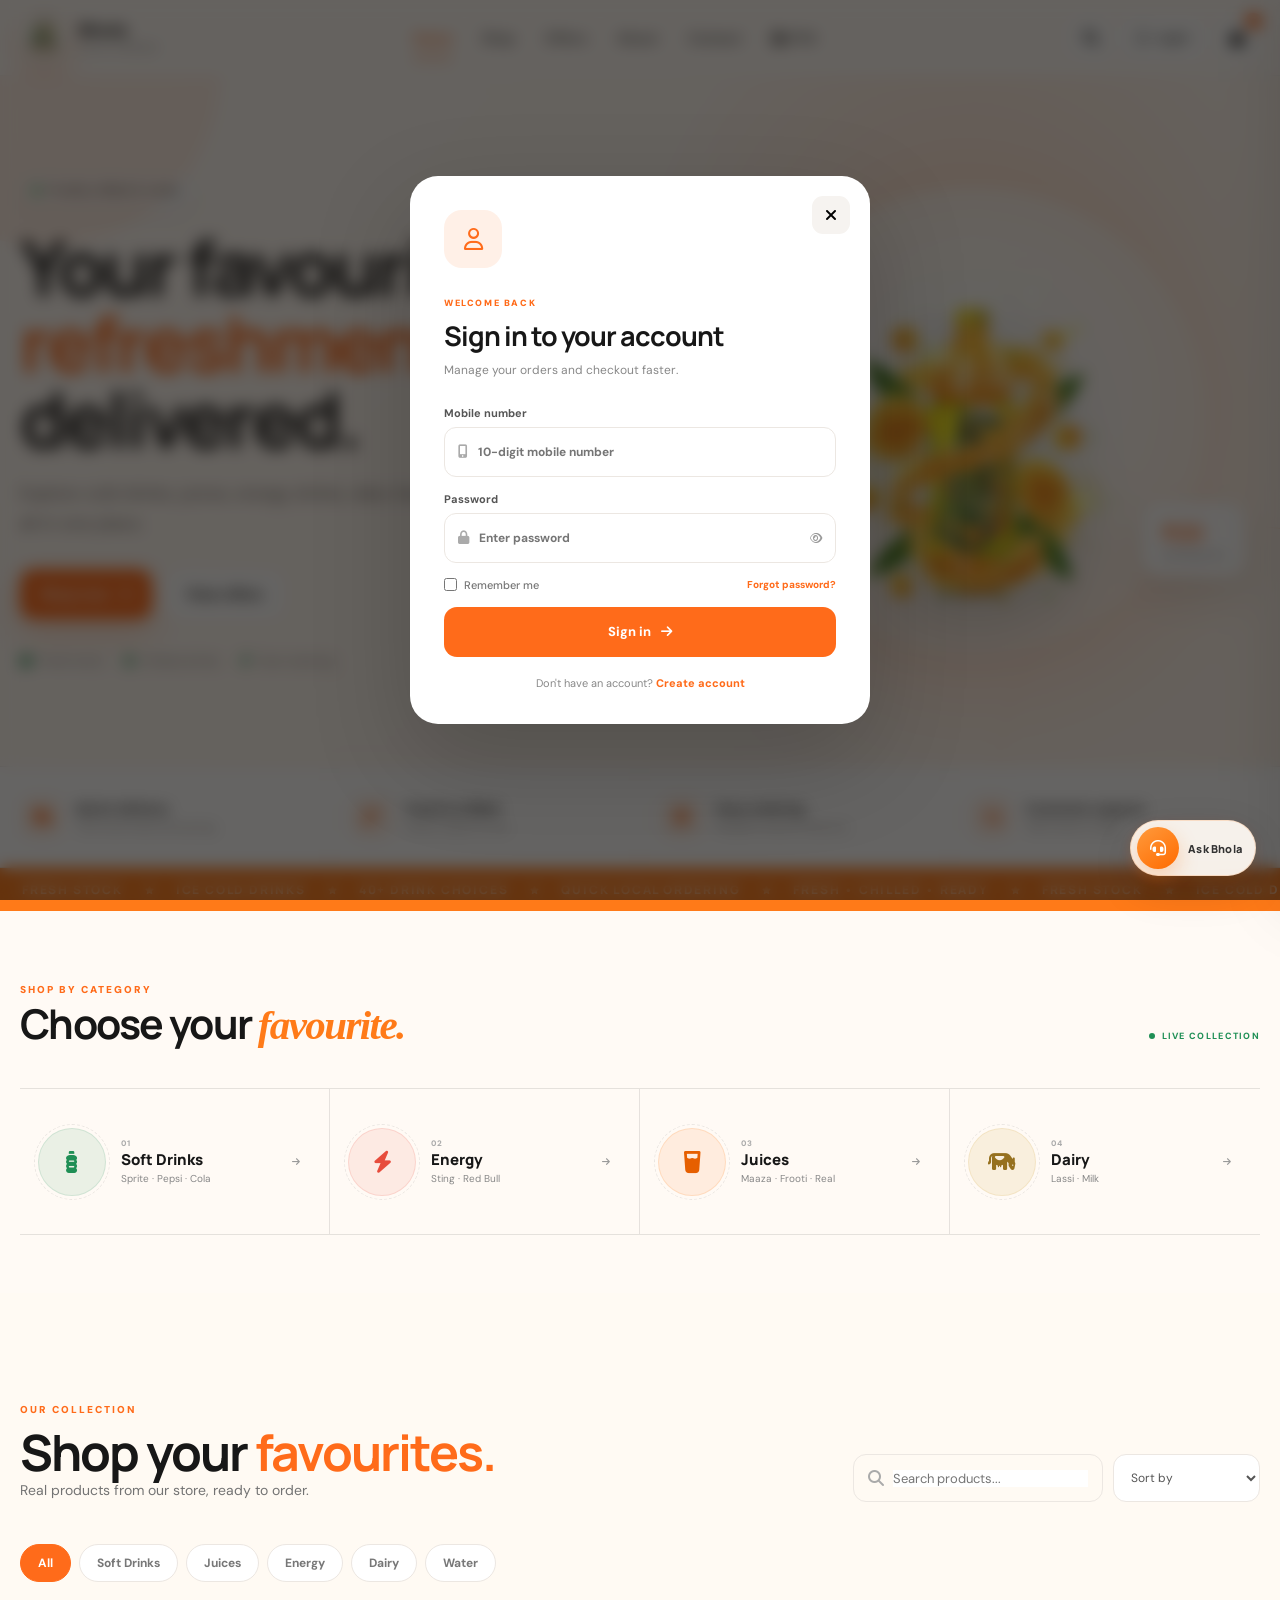
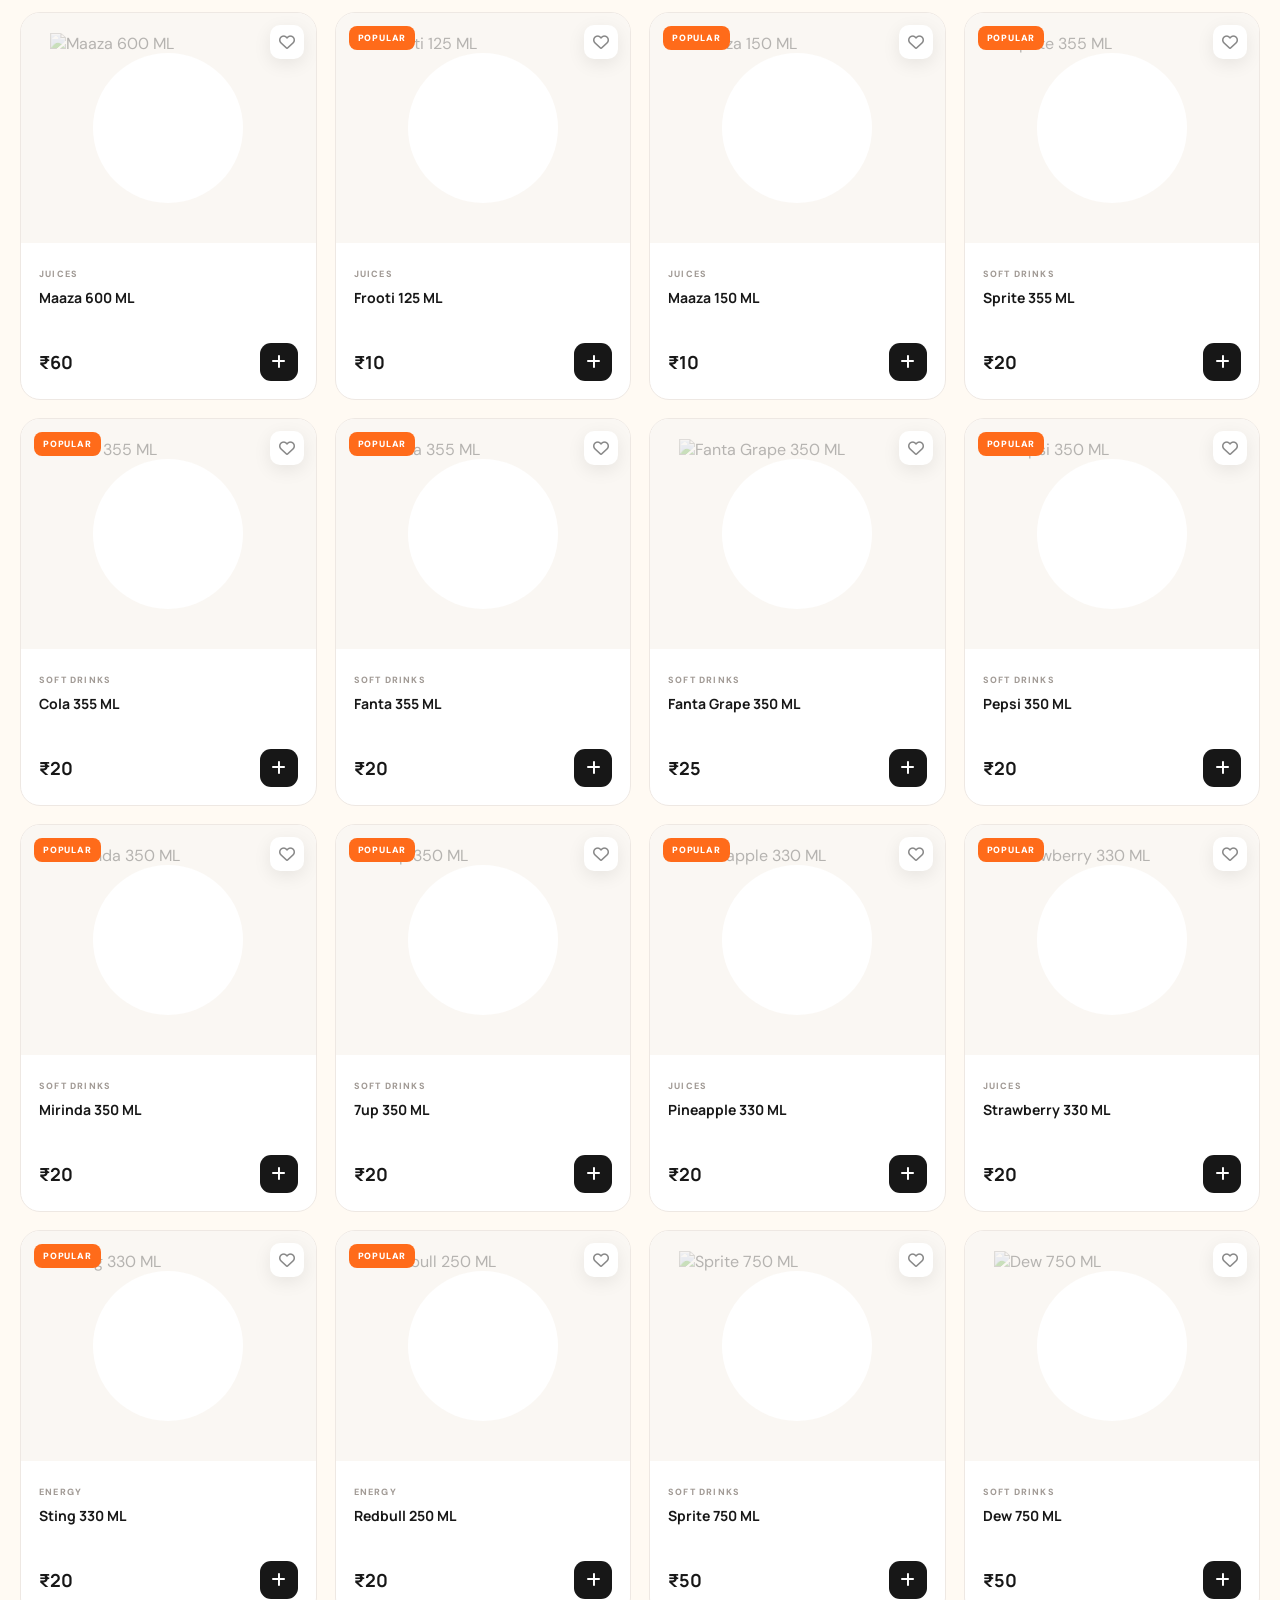
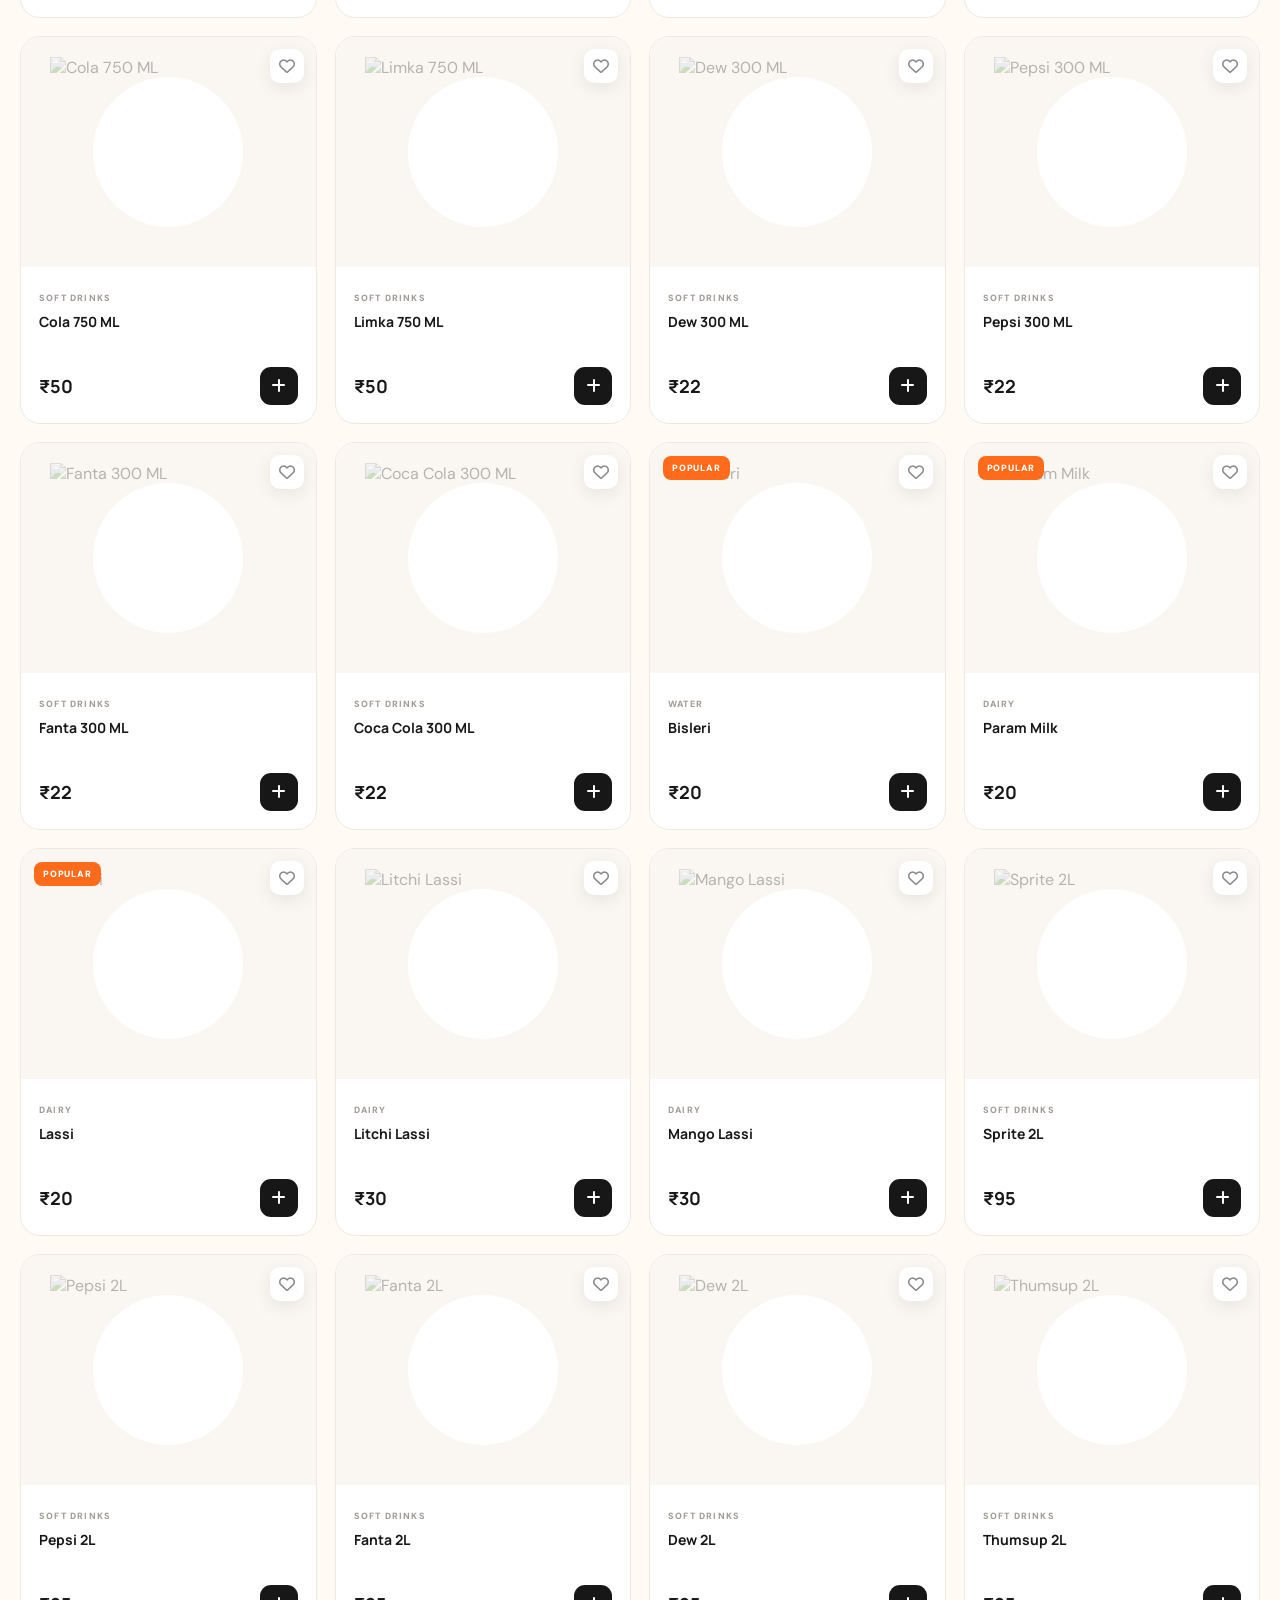
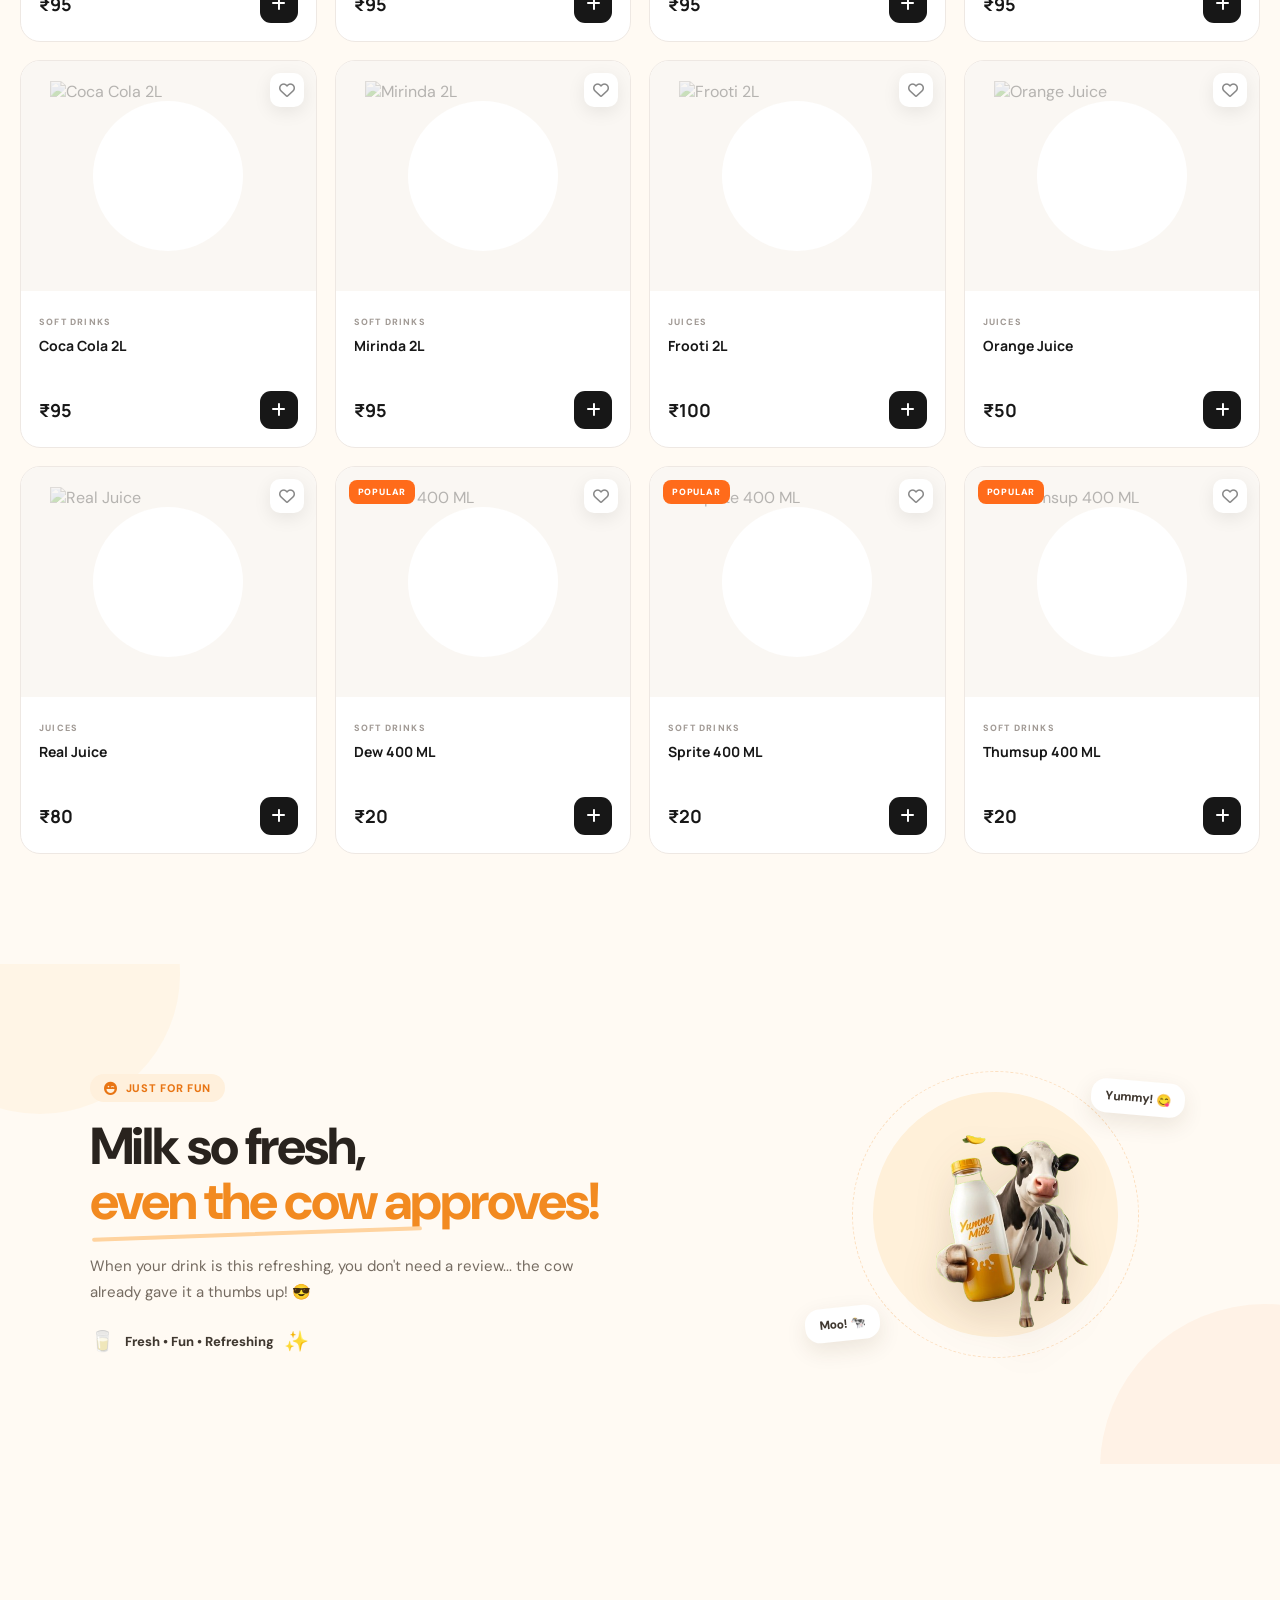
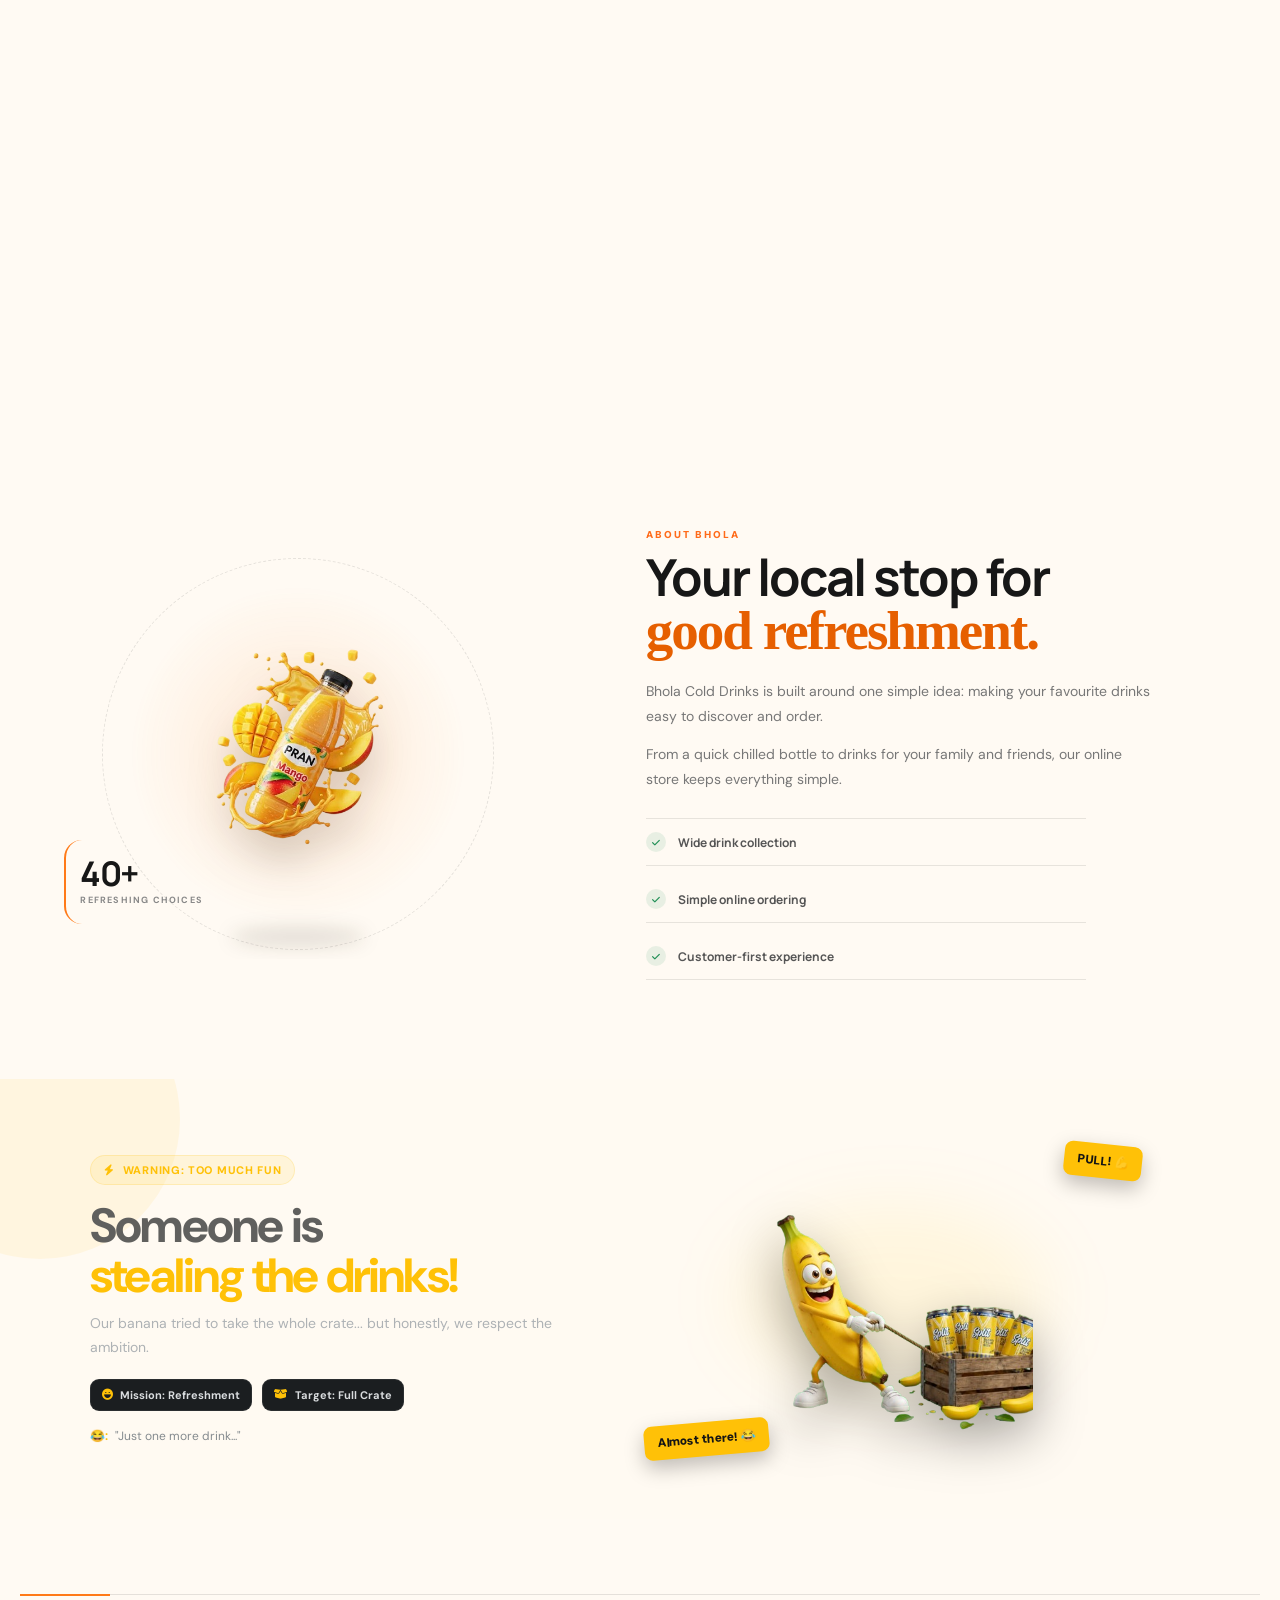
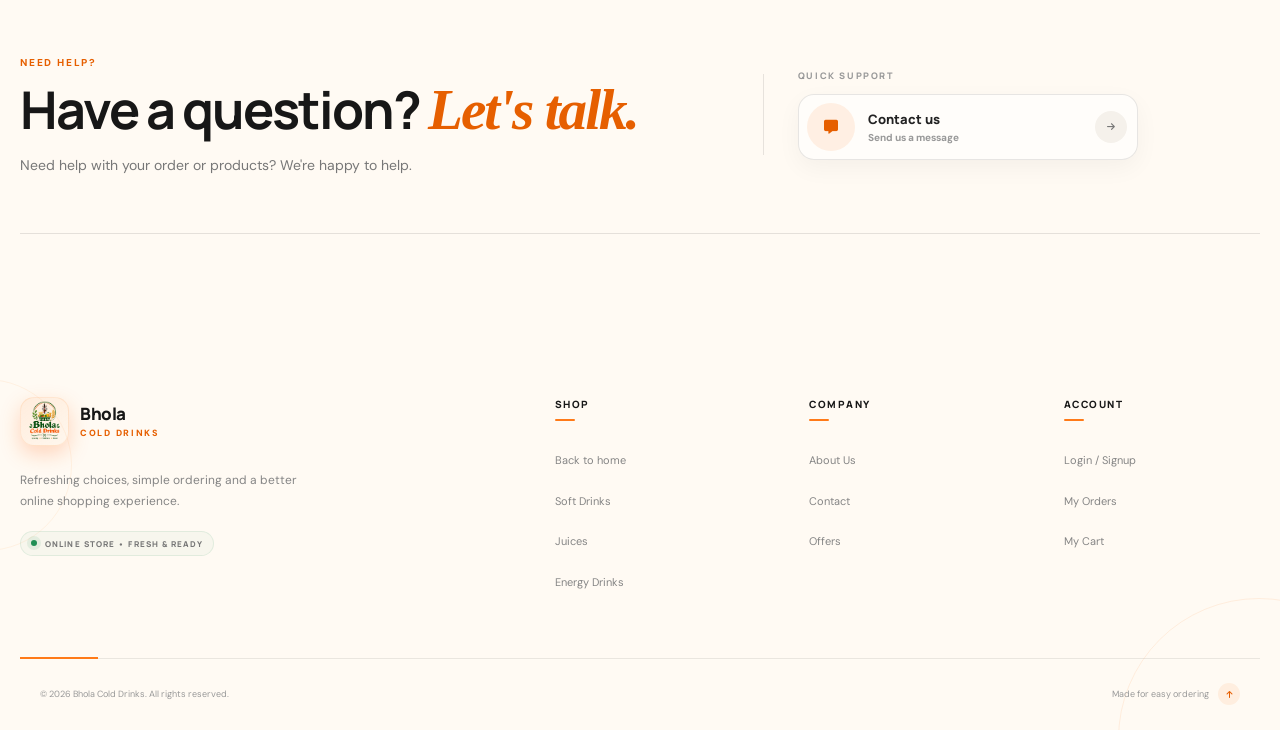
==== commit 972c0b60: "update logic" ====
--- a/order.html
+++ b/order.html
@@ -657,10 +657,13 @@
     </div>
 
     <a href="#home">Home</a>
-    <a href="#shop">Shop</a>
     <a href="#offers">Offers</a>
     <a href="#about">About</a>
     <a href="#contact">Contact</a>
+            <a href="javascript:void(0)" class="shop-pos-btn" onclick="openPosNotice()">
+    <i class="fa-solid fa-cash-register"></i>
+    POS
+</a>
 
     <button class="mobile-login" id="mobileLogin">
         <i class="fa-regular fa-user"></i>
@@ -4260,13 +4263,18 @@
     }
 } </style>
 
+
+
+<!-- =========================================================
+     BHOLA COLD DRINKS — CONTACT / SUPPORT
+========================================================= -->
+
 <section class="contact-section bhola-contact" id="contact">
 
     <div class="section-container">
 
         <div class="contact-editorial reveal">
 
-            <!-- LEFT CONTENT -->
             <div class="contact-copy">
 
                 <span class="eyebrow">
@@ -4286,33 +4294,33 @@
             </div>
 
 
-            <!-- RIGHT ACTION -->
             <div class="contact-action">
 
                 <span class="contact-action-label">
                     QUICK SUPPORT
                 </span>
 
-                <a
-                    href="tel:+917247835971"
+                <button
+                    type="button"
                     class="contact-btn"
-                    aria-label="Call Bhola Cold Drinks"
+                    id="bholaContactOpen"
+                    aria-label="Open Bhola Cold Drinks contact form"
                 >
 
                     <span class="contact-btn-icon">
-                        <i class="fa-solid fa-phone"></i>
+                        <i class="fa-solid fa-message"></i>
                     </span>
 
                     <span class="contact-btn-text">
-                        <strong>Call us</strong>
-                        <small>We're here to help</small>
+                        <strong>Contact us</strong>
+                        <small>Send us a message</small>
                     </span>
 
                     <span class="contact-btn-arrow">
                         <i class="fa-solid fa-arrow-right"></i>
                     </span>
 
-                </a>
+                </button>
 
             </div>
 
@@ -4321,11 +4329,640 @@
     </div>
 
 </section>
+
+
+<!-- =========================================================
+     BHOLA NEW ADVERTISEMENT CONTACT POPUP
+========================================================= -->
+
+<div
+    class="bhola-contact-modal"
+    id="bholaContactModal"
+    aria-hidden="true"
+>
+
+    <div
+        class="bhola-contact-overlay"
+        id="bholaContactBackdrop"
+    ></div>
+
+
+    <div
+        class="bhola-contact-window"
+        role="dialog"
+        aria-modal="true"
+        aria-labelledby="bholaAdTitle"
+    >
+
+
+        <!-- =================================================
+             CLOSE
+        ================================================== -->
+
+        <button
+            type="button"
+            class="bhola-contact-close"
+            id="bholaContactClose"
+            aria-label="Close contact form"
+        >
+            <i class="fa-solid fa-xmark"></i>
+        </button>
+
+
+        <!-- =================================================
+             ADVERTISEMENT SIDE
+        ================================================== -->
+
+        <aside class="bhola-ad-poster">
+
+
+            <div class="bhola-poster-brand">
+
+                <strong>
+                    BHOLA
+                </strong>
+
+                <span>
+                    COLD DRINKS
+                </span>
+
+            </div>
+
+
+            <div class="bhola-poster-badge">
+                QUICK SUPPORT
+            </div>
+
+
+            <!-- Decorative circles -->
+
+            <div class="bhola-poster-circle circle-one"></div>
+
+            <div class="bhola-poster-circle circle-two"></div>
+
+
+            <!-- Product -->
+
+            <div class="bhola-product-stage">
+
+                <div class="bhola-product-shadow"></div>
+
+                <!-- CHANGE ONLY THIS IMAGE -->
+                <img
+                    src="imgs/orderpopup.png"
+                    alt="Bhola Cold Drinks"
+                    class="bhola-product-image"
+                >
+
+            </div>
+
+
+            <!-- Poster text -->
+
+            <div class="bhola-poster-copy">
+
+                <span>
+                    FRESH • COOL • REFRESHING
+                </span>
+
+                <strong>
+                    HAVE A
+                    <em>QUESTION?</em>
+                </strong>
+
+                <p>
+                    We're here to help.
+                </p>
+
+            </div>
+
+
+            <div class="bhola-poster-footer">
+                BHOLA COLD DRINKS
+            </div>
+
+        </aside>
+
+
+        <!-- =================================================
+             FORM SIDE
+        ================================================== -->
+
+        <section class="bhola-form-side">
+
+
+            <!-- FORM HEADER -->
+
+            <header class="bhola-form-header">
+
+                <div>
+
+                    <span class="bhola-form-kicker">
+                        CUSTOMER SUPPORT
+                    </span>
+
+                    <h3 id="bholaAdTitle">
+                        Let's talk<span>.</span>
+                    </h3>
+
+                    <p>
+                        Tell us what you need and
+                        we'll get back to you.
+                    </p>
+
+                </div>
+
+            </header>
+
+
+            <!-- =================================================
+                 SCROLLABLE AREA
+            ================================================== -->
+
+            <div class="bhola-form-scroll">
+
+
+                <form
+                    id="bholaContactForm"
+                    method="POST"
+                    autocomplete="on"
+                    novalidate
+                >
+
+
+                    <!-- =================================================
+                         FORMSUBMIT SETTINGS
+                    ================================================= -->
+
+                    <input
+                        type="hidden"
+                        name="_subject"
+                        value="New Bhola Cold Drinks Contact Message"
+                    >
+
+                    <input
+                        type="hidden"
+                        name="_template"
+                        value="table"
+                    >
+
+                    <input
+                        type="hidden"
+                        name="_captcha"
+                        value="false"
+                    >
+
+                    <input
+                        type="hidden"
+                        name="_replyto"
+                        id="bholaReplyTo"
+                    >
+
+
+                    <!-- =================================================
+                         WEBSITE / SOURCE
+                    ================================================= -->
+
+                    <input
+                        type="hidden"
+                        name="Website Name"
+                        value="Bhola Cold Drinks — Smart Billing"
+                    >
+
+                    <input
+                        type="hidden"
+                        name="Source"
+                        value="Bhola Cold Drinks Contact Popup"
+                    >
+
+                    <input
+                        type="hidden"
+                        name="Source URL"
+                        id="bholaSourceURL"
+                    >
+
+                    <input
+                        type="hidden"
+                        name="Page"
+                        id="bholaPage"
+                    >
+
+                    <input
+                        type="hidden"
+                        name="Submitted To"
+                        value="ydvaman2326@gmail.com"
+                    >
+
+                    <input
+                        type="hidden"
+                        name="Form Type"
+                        value="Customer Contact / Support"
+                    >
+
+
+                    <!-- =================================================
+                         DATE / TIME
+                    ================================================== -->
+
+                    <input
+                        type="hidden"
+                        name="Date"
+                        id="bholaDate"
+                    >
+
+                    <input
+                        type="hidden"
+                        name="Time"
+                        id="bholaTime"
+                    >
+
+                    <input
+                        type="hidden"
+                        name="Timezone"
+                        id="bholaTimezone"
+                    >
+
+
+                    <!-- =================================================
+                         DEVICE
+                    ================================================== -->
+
+                    <input
+                        type="hidden"
+                        name="Device"
+                        id="bholaDevice"
+                    >
+
+                    <input
+                        type="hidden"
+                        name="Browser"
+                        id="bholaBrowser"
+                    >
+
+                    <input
+                        type="hidden"
+                        name="Platform"
+                        id="bholaPlatform"
+                    >
+
+                    <input
+                        type="hidden"
+                        name="Language"
+                        id="bholaLanguage"
+                    >
+
+                    <input
+                        type="hidden"
+                        name="Screen"
+                        id="bholaScreen"
+                    >
+
+                    <input
+                        type="hidden"
+                        name="Viewport"
+                        id="bholaViewport"
+                    >
+
+                    <input
+                        type="hidden"
+                        name="Referrer"
+                        id="bholaReferrer"
+                    >
+
+                    <input
+                        type="hidden"
+                        name="User Agent"
+                        id="bholaUserAgent"
+                    >
+
+                    <input
+                        type="hidden"
+                        name="Online Status"
+                        id="bholaOnlineStatus"
+                    >
+
+                    <input
+                        type="hidden"
+                        name="Connection"
+                        id="bholaConnection"
+                    >
+
+                    <input
+                        type="hidden"
+                        name="Subscribe"
+                        value="No"
+                    >
+
+
+                    <!-- FORM LABEL -->
+
+                    <div class="bhola-form-number">
+
+                        <span>
+                            SUPPORT FORM
+                        </span>
+
+                        <b>
+                            01
+                        </b>
+
+                    </div>
+
+
+                    <!-- =================================================
+                         NAME
+                    ================================================== -->
+
+                    <div class="bhola-input-block">
+
+                        <label for="bholaName">
+                            YOUR NAME
+                            <span>*</span>
+                        </label>
+
+                        <div class="bhola-input-wrap">
+
+                            <i class="fa-regular fa-user"></i>
+
+                            <input
+                                type="text"
+                                id="bholaName"
+                                name="Name"
+                                placeholder="Enter your name"
+                                maxlength="100"
+                                required
+                            >
+
+                        </div>
+
+                        <small>
+                            Please use your original/current name.
+                        </small>
+
+                    </div>
+
+
+                    <!-- =================================================
+                         EMAIL
+                    ================================================== -->
+
+                    <div class="bhola-input-block">
+
+                        <label for="bholaEmail">
+                            EMAIL ADDRESS
+                            <span>*</span>
+                        </label>
+
+                        <div class="bhola-input-wrap">
+
+                            <i class="fa-regular fa-envelope"></i>
+
+                            <input
+                                type="email"
+                                id="bholaEmail"
+                                name="Email"
+                                placeholder="you@example.com"
+                                maxlength="150"
+                                required
+                            >
+
+                        </div>
+
+                        <small>
+                            Use a working email so we can reply.
+                        </small>
+
+                    </div>
+
+
+                    <!-- =================================================
+                         ORDER + TOPIC
+                    ================================================== -->
+
+                    <div class="bhola-two-fields">
+
+
+                        <div class="bhola-input-block">
+
+                            <label for="bholaOrder">
+                                ORDER / PRODUCT
+                            </label>
+
+                            <div class="bhola-input-wrap">
+
+                                <i class="fa-solid fa-bottle-water"></i>
+
+                                <input
+                                    type="text"
+                                    id="bholaOrder"
+                                    name="Order / Product"
+                                    placeholder="Optional"
+                                    maxlength="150"
+                                >
+
+                            </div>
+
+                        </div>
+
+
+                        <div class="bhola-input-block">
+
+                            <label for="bholaQuery">
+                                TOPIC
+                                <span>*</span>
+                            </label>
+
+                            <div class="bhola-input-wrap">
+
+                                <i class="fa-solid fa-list"></i>
+
+                                <select
+                                    id="bholaQuery"
+                                    name="Query Type"
+                                    required
+                                >
+
+                                    <option value="">
+                                        Choose
+                                    </option>
+
+                                    <option value="Order">
+                                        Order
+                                    </option>
+
+                                    <option value="Product">
+                                        Product
+                                    </option>
+
+                                    <option value="Payment">
+                                        Payment
+                                    </option>
+
+                                    <option value="Delivery">
+                                        Delivery
+                                    </option>
+
+                                    <option value="Feedback">
+                                        Feedback
+                                    </option>
+
+                                    <option value="General Question">
+                                        General Question
+                                    </option>
+
+                                    <option value="Other">
+                                        Other
+                                    </option>
+
+                                </select>
+
+                            </div>
+
+                        </div>
+
+                    </div>
+
+
+                    <!-- =================================================
+                         MESSAGE
+                    ================================================== -->
+
+                    <div class="bhola-input-block">
+
+                        <label for="bholaMessage">
+                            YOUR MESSAGE
+                            <span>*</span>
+                        </label>
+
+                        <div class="bhola-textarea-wrap">
+
+                            <textarea
+                                id="bholaMessage"
+                                name="Message"
+                                rows="4"
+                                maxlength="1200"
+                                placeholder="Tell us what you need..."
+                                required
+                            ></textarea>
+
+                            <span class="bhola-message-icon">
+                                <i class="fa-regular fa-comment-dots"></i>
+                            </span>
+
+                        </div>
+
+                        <small>
+                            Keep your message clear and genuine.
+                        </small>
+
+                    </div>
+
+
+                    <!-- STATUS -->
+
+                    <div
+                        class="bhola-form-status"
+                        id="bholaFormStatus"
+                        aria-live="polite"
+                    ></div>
+
+
+                    <div class="bhola-form-bottom-space"></div>
+
+                </form>
+
+            </div>
+
+
+            <!-- =================================================
+                 FIXED ACTION BAR
+            ================================================== -->
+
+            <div class="bhola-form-actionbar">
+
+                <div class="bhola-action-note">
+
+                    <i class="fa-solid fa-shield-halved"></i>
+
+                    <span>
+                        Your message will be sent securely.
+                    </span>
+
+                </div>
+
+
+                <button
+                    type="submit"
+                    form="bholaContactForm"
+                    class="bhola-send-btn"
+                    id="bholaFormSubmit"
+                >
+
+                    <span class="bhola-submit-text">
+                        SEND MESSAGE
+                    </span>
+
+                    <span class="bhola-submit-loader">
+                        <i class="fa-solid fa-spinner"></i>
+                    </span>
+
+                    <span class="bhola-send-arrow">
+                        <i class="fa-solid fa-arrow-right"></i>
+                    </span>
+
+                </button>
+
+            </div>
+
+
+            <!-- =================================================
+                 SUCCESS SCREEN
+            ================================================== -->
+
+            <div
+                class="bhola-form-success"
+                id="bholaFormSuccess"
+                aria-hidden="true"
+            >
+
+                <div class="bhola-success-mark">
+                    <i class="fa-solid fa-check"></i>
+                </div>
+
+                <span>
+                    MESSAGE SENT
+                </span>
+
+                <h4>
+                    Thanks for reaching out.
+                </h4>
+
+                <p>
+                    Your message has been sent successfully.
+                    We'll get back to you through email.
+                </p>
+
+                <button
+                    type="button"
+                    id="bholaSuccessClose"
+                >
+                    DONE
+                </button>
+
+            </div>
+
+        </section>
+
+    </div>
+
+</div>
+
+
 <style>
 
-/* =====================================================
-   BHOLA — EDITORIAL CONTACT SECTION
-===================================================== */
+/* =========================================================
+   BHOLA CONTACT SECTION
+========================================================= */
 
 .bhola-contact {
     width: 100%;
@@ -4334,230 +4971,117 @@
     overflow: hidden;
 }
 
-
-/* =====================================================
-   MAIN OPEN LAYOUT
-===================================================== */
-
 .bhola-contact .contact-editorial {
-
     position: relative;
-
     display: grid;
-
-    grid-template-columns:
-        minmax(0, 1.15fr)
-        minmax(280px, .85fr);
-
+    grid-template-columns: minmax(0,1.15fr) minmax(280px,.85fr);
     align-items: center;
-
     gap: 70px;
-
-    padding:
-        55px
-        0
-        55px;
-
-    border-top:
-        1px solid
-        rgba(23,23,23,.11);
-
-    border-bottom:
-        1px solid
-        rgba(23,23,23,.11);
-}
-
-
-/* Orange editorial accent */
+    padding: 55px 0;
+    border-top: 1px solid rgba(23,23,23,.11);
+    border-bottom: 1px solid rgba(23,23,23,.11);
+}
 
 .bhola-contact .contact-editorial::before {
-
     content: "";
-
     position: absolute;
-
     left: 0;
     top: -1px;
-
     width: 90px;
     height: 2px;
-
     background: #ff7a18;
 }
 
-
-/* =====================================================
-   COPY
-===================================================== */
-
 .bhola-contact .contact-copy {
-
     max-width: 620px;
 }
 
-
 .bhola-contact .contact-copy .eyebrow {
-
     display: inline-block;
-
     color: #e65f00;
-
     font-size: 10px;
-
     font-weight: 800;
-
     letter-spacing: 1.8px;
 }
 
-
 .bhola-contact .contact-copy h2 {
-
-    margin:
-        11px
-        0
-        16px;
-
-    font-family:
-        "Manrope",
-        sans-serif;
-
-    font-size:
-        clamp(
-            35px,
-            4.2vw,
-            52px
-        );
-
+    margin: 11px 0 16px;
+    font-family: "Manrope",sans-serif;
+    font-size: clamp(35px,4.2vw,52px);
     line-height: .98;
-
     letter-spacing: -2px;
-
     color: #171717;
 }
 
-
 .bhola-contact .contact-copy h2 em {
-
     display: inline-block;
-
-    font-family:
-        "Cormorant Garamond",
-        serif;
-
+    font-family: "Cormorant Garamond",serif;
     font-size: 1.1em;
-
     font-weight: 600;
-
     color: #e65f00;
 }
 
-
 .bhola-contact .contact-copy p {
-
     max-width: 430px;
-
     margin: 0;
-
     color: #777;
-
     font-size: 14px;
-
     line-height: 1.7;
 }
 
 
-/* =====================================================
-   ACTION SIDE
-===================================================== */
+/* =========================================================
+   CONTACT ACTION
+========================================================= */
 
 .bhola-contact .contact-action {
-
     position: relative;
-
     display: flex;
-
     flex-direction: column;
-
     align-items: flex-start;
-
     justify-content: center;
-
     padding-left: 35px;
 }
 
-
-/* Vertical divider */
-
 .bhola-contact .contact-action::before {
-
     content: "";
-
     position: absolute;
-
     left: 0;
     top: 5px;
     bottom: 5px;
-
     width: 1px;
-
-    background:
-        rgba(23,23,23,.10);
-}
-
+    background: rgba(23,23,23,.10);
+}
 
 .bhola-contact .contact-action-label {
-
     margin-bottom: 12px;
-
     color: #999;
-
-    font-family:
-        "Manrope",
-        sans-serif;
-
+    font-family: "Manrope",sans-serif;
     font-size: 9px;
-
     font-weight: 800;
-
     letter-spacing: 1.6px;
 }
 
 
-/* =====================================================
+/* =========================================================
    CONTACT BUTTON
-===================================================== */
+========================================================= */
 
 .bhola-contact .contact-btn {
-
     position: relative;
-
     display: flex;
-
     align-items: center;
-
     gap: 13px;
-
-    width: min(100%, 340px);
-
+    width: min(100%,340px);
     min-height: 66px;
-
     padding: 8px 10px 8px 8px;
-
-    border: 1px solid
-        rgba(23,23,23,.10);
-
+    border: 1px solid rgba(23,23,23,.10);
     border-radius: 16px;
-
     background: rgba(255,255,255,.58);
-
     color: #171717;
-
-    text-decoration: none;
-
-    box-shadow:
-        0 8px 24px
-        rgba(23,23,23,.045);
-
+    cursor: pointer;
+    text-align: left;
+    box-shadow: 0 8px 24px rgba(23,23,23,.045);
     transition:
         transform .3s ease,
         border-color .3s ease,
@@ -4565,361 +5089,2000 @@
         background .3s ease;
 }
 
-
 .bhola-contact .contact-btn:hover {
-
-    transform:
-        translateY(-4px);
-
-    border-color:
-        rgba(255,122,24,.35);
-
+    transform: translateY(-4px);
+    border-color: rgba(255,122,24,.35);
     background: #fff;
-
-    box-shadow:
-        0 15px 32px
-        rgba(23,23,23,.09);
-}
-
-
-/* Phone icon */
+    box-shadow: 0 15px 32px rgba(23,23,23,.09);
+}
 
 .bhola-contact .contact-btn-icon {
-
     width: 48px;
     height: 48px;
-
     flex-shrink: 0;
-
     display: flex;
-
     align-items: center;
     justify-content: center;
-
     border-radius: 50%;
-
-    background:
-        rgba(255,122,24,.10);
-
+    background: rgba(255,122,24,.10);
     color: #e65f00;
-
     font-size: 14px;
-
     transition:
         background .3s ease,
         color .3s ease,
         transform .3s ease;
 }
 
-
-.bhola-contact .contact-btn:hover
-.contact-btn-icon {
-
+.bhola-contact .contact-btn:hover .contact-btn-icon {
     background: #ff7a18;
-
     color: #fff;
-
-    transform:
-        rotate(-8deg)
-        scale(1.05);
-}
-
-
-/* Text */
+    transform: rotate(-8deg) scale(1.05);
+}
 
 .bhola-contact .contact-btn-text {
-
     display: flex;
-
     flex-direction: column;
-
     gap: 3px;
-
     min-width: 0;
 }
 
-
 .bhola-contact .contact-btn-text strong {
-
-    font-family:
-        "Manrope",
-        sans-serif;
-
+    font-family: "Manrope",sans-serif;
     font-size: 13px;
-
     font-weight: 800;
-
     color: #222;
 }
 
-
 .bhola-contact .contact-btn-text small {
-
-    font-family:
-        "DM Sans",
-        sans-serif;
-
     font-size: 10px;
-
     color: #999;
 }
 
-
-/* Arrow */
-
 .bhola-contact .contact-btn-arrow {
-
     width: 32px;
     height: 32px;
-
     margin-left: auto;
-
     flex-shrink: 0;
-
     display: flex;
-
     align-items: center;
     justify-content: center;
-
     border-radius: 50%;
-
     background: #f5f1eb;
-
     color: #777;
-
     font-size: 9px;
-
     transition:
         background .3s ease,
         color .3s ease,
         transform .3s ease;
 }
 
-
-.bhola-contact .contact-btn:hover
-.contact-btn-arrow {
-
+.bhola-contact .contact-btn:hover .contact-btn-arrow {
     background: #ff7a18;
-
     color: #fff;
-
-    transform:
-        translateX(3px);
-}
-
-
-/* =====================================================
+    transform: translateX(3px);
+}
+
+
+/* =========================================================
+   MODAL
+========================================================= */
+
+.bhola-contact-modal {
+    position: fixed;
+    inset: 0;
+    z-index: 9999999;
+    display: flex;
+    align-items: center;
+    justify-content: center;
+    padding: 16px;
+    visibility: hidden;
+    opacity: 0;
+    pointer-events: none;
+    transition:
+        opacity .28s ease,
+        visibility .28s ease;
+}
+
+.bhola-contact-modal.is-open {
+    visibility: visible;
+    opacity: 1;
+    pointer-events: auto;
+}
+
+.bhola-contact-overlay {
+    position: absolute;
+    inset: 0;
+    background:
+        radial-gradient(
+            circle at 50% 20%,
+            rgba(255,122,24,.17),
+            transparent 36%
+        ),
+        rgba(18,14,10,.84);
+    backdrop-filter: blur(8px);
+    -webkit-backdrop-filter: blur(8px);
+}
+
+
+/* =========================================================
+   WINDOW
+========================================================= */
+
+.bhola-contact-window {
+    position: relative;
+    z-index: 5;
+    width: min(960px,100%);
+    height: min(700px,calc(100dvh - 32px));
+    display: grid;
+    grid-template-columns: 39% 61%;
+    overflow: hidden;
+    background: #fffaf3;
+    box-shadow: 0 35px 100px rgba(0,0,0,.38);
+    transform: translateY(24px) scale(.96);
+    transition:
+        transform .38s cubic-bezier(.2,.8,.2,1);
+}
+
+.bhola-contact-modal.is-open .bhola-contact-window {
+    transform: translateY(0) scale(1);
+}
+
+
+/* =========================================================
+   CLOSE
+========================================================= */
+
+.bhola-contact-close {
+    position: absolute;
+    z-index: 100;
+    top: 14px;
+    right: 14px;
+    width: 36px;
+    height: 36px;
+    border: 0;
+    border-radius: 50%;
+    display: flex;
+    align-items: center;
+    justify-content: center;
+    background: rgba(255,255,255,.94);
+    color: #222;
+    cursor: pointer;
+    box-shadow: 0 6px 22px rgba(0,0,0,.16);
+    transition:
+        transform .25s ease,
+        background .25s ease,
+        color .25s ease;
+}
+
+.bhola-contact-close:hover {
+    background: #171717;
+    color: #fff;
+    transform: rotate(90deg);
+}
+
+
+/* =========================================================
+   AD POSTER
+========================================================= */
+
+.bhola-ad-poster {
+    position: relative;
+    min-width: 0;
+    overflow: hidden;
+    display: flex;
+    flex-direction: column;
+    background:
+        radial-gradient(
+            circle at 50% 42%,
+            rgba(255,207,133,.35),
+            transparent 27%
+        ),
+        linear-gradient(
+            145deg,
+            #ff8b25,
+            #e65f00 58%,
+            #bd4200
+        );
+    color: #fff;
+}
+
+
+/* BRAND */
+
+.bhola-poster-brand {
+    position: absolute;
+    z-index: 10;
+    top: 28px;
+    left: 28px;
+    display: flex;
+    flex-direction: column;
+}
+
+.bhola-poster-brand strong {
+    font-family: "Manrope",sans-serif;
+    font-size: 27px;
+    font-weight: 900;
+    line-height: .8;
+    letter-spacing: -1.7px;
+}
+
+.bhola-poster-brand span {
+    margin-top: 6px;
+    font-size: 7px;
+    font-weight: 800;
+    letter-spacing: 2px;
+    opacity: .72;
+}
+
+
+/* BADGE */
+
+.bhola-poster-badge {
+    position: absolute;
+    z-index: 10;
+    top: 32px;
+    right: 27px;
+    padding: 7px 10px;
+    background: #fff;
+    color: #dc5700;
+    font-size: 7px;
+    font-weight: 900;
+    letter-spacing: 1.4px;
+    transform: rotate(4deg);
+    box-shadow: 0 8px 22px rgba(0,0,0,.15);
+}
+
+
+/* CIRCLES */
+
+.bhola-poster-circle {
+    position: absolute;
+    border: 1px solid rgba(255,255,255,.2);
+    border-radius: 50%;
+}
+
+.bhola-poster-circle.circle-one {
+    width: 430px;
+    height: 430px;
+    top: 105px;
+    left: 50%;
+    transform: translateX(-50%);
+}
+
+.bhola-poster-circle.circle-two {
+    width: 320px;
+    height: 320px;
+    top: 160px;
+    left: 50%;
+    transform: translateX(-50%);
+}
+
+
+/* =========================================================
+   PRODUCT
+========================================================= */
+
+.bhola-product-stage {
+    position: absolute;
+    z-index: 7;
+    top: 50%;
+    left: 50%;
+    width: 100%;
+    height: 58%;
+    display: flex;
+    align-items: center;
+    justify-content: center;
+    transform: translate(-50%,-50%);
+}
+
+.bhola-product-shadow {
+    position: absolute;
+    width: 180px;
+    height: 40px;
+    bottom: 18%;
+    border-radius: 50%;
+    background: rgba(57,20,0,.32);
+    filter: blur(17px);
+}
+
+.bhola-product-image {
+    position: relative;
+    z-index: 2;
+    width: 68%;
+    max-width: 285px;
+    height: 100%;
+    object-fit: contain;
+    filter: drop-shadow(
+        0 24px 22px rgba(69,24,0,.32)
+    );
+
+    /* IMAGE ANIMATION REMOVED */
+    animation: none !important;
+}
+
+
+/* =========================================================
+   POSTER COPY
+========================================================= */
+
+.bhola-poster-copy {
+    position: absolute;
+    z-index: 10;
+    left: 28px;
+    right: 25px;
+    bottom: 70px;
+    display: flex;
+    flex-direction: column;
+}
+
+.bhola-poster-copy > span {
+    margin-bottom: 10px;
+    font-size: 7px;
+    font-weight: 900;
+    letter-spacing: 2px;
+    color: rgba(255,255,255,.65);
+}
+
+.bhola-poster-copy strong {
+    display: flex;
+    flex-direction: column;
+    font-family: "Manrope",sans-serif;
+    font-size: 27px;
+    line-height: .92;
+    letter-spacing: -1.5px;
+}
+
+.bhola-poster-copy em {
+    font-family: "Cormorant Garamond",serif;
+    font-size: 1.25em;
+    font-weight: 600;
+    color: #fff3df;
+}
+
+.bhola-poster-copy p {
+    margin: 9px 0 0;
+    font-size: 9px;
+    color: rgba(255,255,255,.7);
+}
+
+.bhola-poster-footer {
+    position: absolute;
+    z-index: 10;
+    left: 28px;
+    right: 28px;
+    bottom: 22px;
+    padding-top: 11px;
+    border-top: 1px solid rgba(255,255,255,.2);
+    color: rgba(255,255,255,.58);
+    font-size: 7px;
+    font-weight: 900;
+    letter-spacing: 2px;
+}
+
+
+/* =========================================================
+   FORM SIDE
+========================================================= */
+
+.bhola-form-side {
+    position: relative;
+    min-width: 0;
+    min-height: 0;
+    display: flex;
+    flex-direction: column;
+    overflow: hidden;
+    background:
+        radial-gradient(
+            circle at 100% 0%,
+            rgba(255,122,24,.08),
+            transparent 32%
+        ),
+        #fffaf3;
+}
+
+
+/* =========================================================
+   FORM HEADER
+========================================================= */
+
+.bhola-form-header {
+    flex-shrink: 0;
+    padding: 38px 42px 20px;
+    border-bottom: 1px solid rgba(23,23,23,.08);
+}
+
+.bhola-form-kicker {
+    display: block;
+    margin-bottom: 8px;
+    color: #e65f00;
+    font-size: 7px;
+    font-weight: 900;
+    letter-spacing: 2px;
+}
+
+.bhola-form-header h3 {
+    margin: 0 0 7px;
+    font-family: "Manrope",sans-serif;
+    font-size: clamp(30px,3vw,42px);
+    line-height: .95;
+    letter-spacing: -2px;
+    color: #171717;
+}
+
+.bhola-form-header h3 span {
+    color: #e65f00;
+}
+
+.bhola-form-header p {
+    margin: 0;
+    color: #858585;
+    font-size: 10px;
+    line-height: 1.55;
+}
+
+
+/* =========================================================
+   SCROLL AREA
+========================================================= */
+
+.bhola-form-scroll {
+    flex: 1 1 auto;
+    min-height: 0;
+    overflow-y: auto;
+    overflow-x: hidden;
+    overscroll-behavior: contain;
+    scrollbar-width: thin;
+    scrollbar-color:
+        rgba(230,95,0,.35)
+        transparent;
+}
+
+.bhola-form-scroll::-webkit-scrollbar {
+    width: 5px;
+}
+
+.bhola-form-scroll::-webkit-scrollbar-track {
+    background: transparent;
+}
+
+.bhola-form-scroll::-webkit-scrollbar-thumb {
+    background: rgba(230,95,0,.32);
+    border-radius: 20px;
+}
+
+
+/* =========================================================
+   FORM
+========================================================= */
+
+#bholaContactForm {
+    padding: 20px 42px 20px;
+}
+
+.bhola-form-number {
+    display: flex;
+    align-items: center;
+    justify-content: space-between;
+    margin-bottom: 20px;
+    color: #aaa;
+    font-size: 7px;
+    font-weight: 900;
+    letter-spacing: 1.6px;
+}
+
+.bhola-form-number b {
+    display: flex;
+    align-items: center;
+    justify-content: center;
+    width: 25px;
+    height: 25px;
+    border-radius: 50%;
+    background: #f2ebe2;
+    color: #e65f00;
+    font-size: 8px;
+}
+
+
+/* =========================================================
+   INPUT BLOCK
+========================================================= */
+
+.bhola-input-block {
+    margin-bottom: 17px;
+}
+
+.bhola-input-block label {
+    display: block;
+    margin-bottom: 7px;
+    color: #777;
+    font-size: 7px;
+    font-weight: 900;
+    letter-spacing: 1.25px;
+}
+
+.bhola-input-block label span {
+    color: #e65f00;
+}
+
+.bhola-input-wrap {
+    position: relative;
+}
+
+.bhola-input-wrap > i {
+    position: absolute;
+    z-index: 2;
+    left: 13px;
+    top: 50%;
+    transform: translateY(-50%);
+    color: #aaa;
+    font-size: 10px;
+    pointer-events: none;
+    transition: color .2s ease;
+}
+
+.bhola-input-wrap input,
+.bhola-input-wrap select {
+    width: 100%;
+    height: 43px;
+    box-sizing: border-box;
+    padding: 0 12px 0 36px;
+    border: 1px solid rgba(23,23,23,.11);
+    border-radius: 7px;
+    outline: none;
+    background: #fff;
+    color: #222;
+    font-family: "DM Sans",sans-serif;
+    font-size: 11px;
+    transition:
+        border-color .2s ease,
+        box-shadow .2s ease;
+}
+
+.bhola-input-wrap select {
+    cursor: pointer;
+    appearance: none;
+    -webkit-appearance: none;
+}
+
+.bhola-input-wrap::after {
+    content: "";
+    position: absolute;
+    right: 13px;
+    top: 50%;
+    width: 5px;
+    height: 5px;
+    border-right: 1px solid #999;
+    border-bottom: 1px solid #999;
+    transform: translateY(-65%) rotate(45deg);
+    pointer-events: none;
+}
+
+.bhola-input-wrap input:focus,
+.bhola-input-wrap select:focus {
+    border-color: rgba(255,122,24,.6);
+    box-shadow: 0 0 0 3px rgba(255,122,24,.08);
+}
+
+.bhola-input-wrap:focus-within > i {
+    color: #e65f00;
+}
+
+.bhola-input-block small {
+    display: block;
+    margin-top: 5px;
+    color: #aaa;
+    font-size: 7.5px;
+    line-height: 1.4;
+}
+
+.bhola-input-wrap input::placeholder {
+    color: #aaa;
+}
+
+
+/* =========================================================
+   TWO FIELDS
+========================================================= */
+
+.bhola-two-fields {
+    display: grid;
+    grid-template-columns: 1fr 1fr;
+    gap: 12px;
+}
+
+
+/* =========================================================
+   TEXTAREA
+========================================================= */
+
+.bhola-textarea-wrap {
+    position: relative;
+}
+
+.bhola-textarea-wrap textarea {
+    width: 100%;
+    min-height: 105px;
+    box-sizing: border-box;
+    padding: 12px 38px 12px 13px;
+    resize: vertical;
+    border: 1px solid rgba(23,23,23,.11);
+    border-radius: 7px;
+    outline: none;
+    background: #fff;
+    color: #222;
+    font-family: "DM Sans",sans-serif;
+    font-size: 11px;
+    line-height: 1.55;
+    transition:
+        border-color .2s ease,
+        box-shadow .2s ease;
+}
+
+.bhola-textarea-wrap textarea:focus {
+    border-color: rgba(255,122,24,.6);
+    box-shadow: 0 0 0 3px rgba(255,122,24,.08);
+}
+
+.bhola-textarea-wrap textarea::placeholder {
+    color: #aaa;
+}
+
+.bhola-message-icon {
+    position: absolute;
+    right: 13px;
+    top: 13px;
+    color: #aaa;
+    font-size: 11px;
+    pointer-events: none;
+}
+
+
+/* =========================================================
+   STATUS
+========================================================= */
+
+.bhola-form-status {
+    min-height: 18px;
+    margin-top: 5px;
+    font-size: 9px;
+    line-height: 1.4;
+}
+
+.bhola-form-status.error {
+    color: #c44825;
+}
+
+.bhola-form-status.success {
+    color: #3d7b4a;
+}
+
+
+/* =========================================================
+   EXTRA BOTTOM SPACE
+========================================================= */
+
+.bhola-form-bottom-space {
+    height: 12px;
+}
+
+
+/* =========================================================
+   FIXED ACTION BAR
+========================================================= */
+
+.bhola-form-actionbar {
+    position: relative;
+    z-index: 20;
+    flex-shrink: 0;
+    min-height: 72px;
+    display: flex;
+    align-items: center;
+    gap: 14px;
+    padding: 11px 20px 11px 25px;
+    border-top: 1px solid rgba(23,23,23,.1);
+    background: rgba(255,250,243,.97);
+    box-shadow: 0 -8px 25px rgba(23,23,23,.045);
+}
+
+.bhola-action-note {
+    min-width: 0;
+    display: flex;
+    align-items: center;
+    gap: 7px;
+    color: #999;
+    font-size: 7px;
+    line-height: 1.3;
+}
+
+.bhola-action-note i {
+    flex-shrink: 0;
+    color: #e65f00;
+    font-size: 9px;
+}
+
+.bhola-send-btn {
+    flex-shrink: 0;
+    min-width: 175px;
+    height: 45px;
+    display: flex;
+    align-items: center;
+    justify-content: center;
+    gap: 10px;
+    border: 0;
+    border-radius: 7px;
+    background: linear-gradient(105deg,#ff7a18,#e65f00);
+    color: #fff;
+    font-size: 8px;
+    font-weight: 900;
+    letter-spacing: 1.25px;
+    cursor: pointer;
+    box-shadow: 0 10px 24px rgba(230,95,0,.2);
+    transition:
+        transform .25s ease,
+        box-shadow .25s ease,
+        opacity .25s ease;
+}
+
+.bhola-send-btn:hover {
+    transform: translateY(-2px);
+    box-shadow: 0 15px 28px rgba(230,95,0,.28);
+}
+
+.bhola-send-btn:disabled {
+    opacity: .65;
+    cursor: not-allowed;
+    transform: none;
+}
+
+.bhola-send-arrow {
+    width: 23px;
+    height: 23px;
+    display: flex;
+    align-items: center;
+    justify-content: center;
+    border-radius: 50%;
+    background: rgba(255,255,255,.18);
+}
+
+.bhola-submit-loader {
+    display: none;
+}
+
+.bhola-send-btn.is-loading .bhola-submit-loader {
+    display: inline-flex;
+}
+
+.bhola-send-btn.is-loading .bhola-submit-loader i {
+    animation: bholaSpin .8s linear infinite;
+}
+
+@keyframes bholaSpin {
+    to {
+        transform: rotate(360deg);
+    }
+}
+
+
+/* =========================================================
+   SUCCESS
+========================================================= */
+
+.bhola-form-success {
+    position: absolute;
+    z-index: 40;
+    inset: 0;
+    display: none;
+    flex-direction: column;
+    align-items: center;
+    justify-content: center;
+    padding: 30px;
+    text-align: center;
+    background:
+        radial-gradient(
+            circle at 50% 35%,
+            rgba(255,122,24,.09),
+            transparent 35%
+        ),
+        #fffaf3;
+}
+
+.bhola-form-success.is-visible {
+    display: flex;
+}
+
+.bhola-success-mark {
+    width: 64px;
+    height: 64px;
+    margin-bottom: 17px;
+    display: flex;
+    align-items: center;
+    justify-content: center;
+    border-radius: 50%;
+    background: rgba(255,122,24,.11);
+    color: #e65f00;
+    font-size: 20px;
+    animation: bholaSuccessPop .45s ease;
+}
+
+@keyframes bholaSuccessPop {
+    from {
+        opacity: 0;
+        transform: scale(.6);
+    }
+
+    to {
+        opacity: 1;
+        transform: scale(1);
+    }
+}
+
+.bhola-form-success > span {
+    color: #e65f00;
+    font-size: 8px;
+    font-weight: 900;
+    letter-spacing: 1.8px;
+}
+
+.bhola-form-success h4 {
+    margin: 8px 0 7px;
+    color: #171717;
+    font-family: "Manrope",sans-serif;
+    font-size: 25px;
+}
+
+.bhola-form-success p {
+    max-width: 340px;
+    margin: 0 auto 20px;
+    color: #777;
+    font-size: 10px;
+    line-height: 1.7;
+}
+
+.bhola-form-success button {
+    min-height: 40px;
+    padding: 0 24px;
+    border: 0;
+    border-radius: 7px;
+    background: #ff7a18;
+    color: #fff;
+    font-family: "Manrope",sans-serif;
+    font-size: 8px;
+    font-weight: 900;
+    letter-spacing: 1px;
+    cursor: pointer;
+}
+
+
+/* =========================================================
    TABLET
-===================================================== */
+========================================================= */
 
 @media (max-width: 900px) {
 
+    .bhola-contact .contact-editorial {
+        gap: 40px;
+    }
+
+    .bhola-contact .contact-action {
+        padding-left: 25px;
+    }
+
+    .bhola-contact .contact-copy h2 {
+        font-size: 40px;
+    }
+
+    .bhola-contact-window {
+        width: min(850px,100%);
+        grid-template-columns: 35% 65%;
+        height: min(680px,calc(100dvh - 28px));
+    }
+
+    .bhola-form-header {
+        padding: 32px 30px 17px;
+    }
+
+    #bholaContactForm {
+        padding: 18px 30px 18px;
+    }
+
+    .bhola-product-image {
+        width: 78%;
+    }
+}
+
+
+/* =========================================================
+   MOBILE
+========================================================= */
+
+@media (max-width: 680px) {
+
     .bhola-contact {
-
-        padding:
-            65px
-            0
-            70px;
-    }
-
+        padding: 52px 0 58px;
+    }
 
     .bhola-contact .contact-editorial {
-
-        gap: 40px;
-
-        padding:
-            45px
-            0;
-    }
-
+        grid-template-columns: 1fr;
+        gap: 32px;
+        padding: 38px 0 42px;
+    }
+
+    .bhola-contact .contact-copy h2 {
+        font-size: 35px;
+        letter-spacing: -1.5px;
+    }
+
+    .bhola-contact .contact-copy p {
+        font-size: 12px;
+        max-width: 330px;
+    }
 
     .bhola-contact .contact-action {
-
-        padding-left: 25px;
-    }
-
-
-    .bhola-contact .contact-copy h2 {
-
-        font-size: 40px;
-    }
-
-}
-
-
-/* =====================================================
-   MOBILE
-===================================================== */
-
-@media (max-width: 680px) {
-
-    .bhola-contact {
-
-        padding:
-            52px
-            0
-            58px;
-    }
-
-
-    .bhola-contact .contact-editorial {
-
+        padding-left: 0;
+        align-items: flex-start;
+    }
+
+    .bhola-contact .contact-action::before {
+        display: none;
+    }
+
+    .bhola-contact .contact-btn {
+        width: 100%;
+        max-width: 380px;
+    }
+
+
+    /* MODAL */
+
+    .bhola-contact-modal {
+        padding: 8px;
+    }
+
+    .bhola-contact-window {
+        width: 100%;
+        height: calc(100dvh - 16px);
+        max-height: calc(100dvh - 16px);
+        display: flex;
+        flex-direction: column;
+        overflow: hidden;
+    }
+
+
+    /* POSTER */
+
+    .bhola-ad-poster {
+        flex: 0 0 175px;
+        min-height: 175px;
+        height: 175px;
+    }
+
+    .bhola-poster-brand {
+        top: 18px;
+        left: 18px;
+    }
+
+    .bhola-poster-brand strong {
+        font-size: 21px;
+    }
+
+    .bhola-poster-brand span {
+        margin-top: 4px;
+        font-size: 5.5px;
+    }
+
+    .bhola-poster-badge {
+        top: 20px;
+        right: 18px;
+        padding: 6px 8px;
+        font-size: 6px;
+    }
+
+    .bhola-poster-circle.circle-one {
+        width: 190px;
+        height: 190px;
+        top: 18px;
+    }
+
+    .bhola-poster-circle.circle-two {
+        width: 140px;
+        height: 140px;
+        top: 43px;
+    }
+
+    .bhola-product-stage {
+        height: 145px;
+        top: 52%;
+    }
+
+    .bhola-product-image {
+        width: 125px;
+        max-width: 125px;
+        height: 145px;
+        animation: none !important;
+    }
+
+    .bhola-product-shadow {
+        width: 95px;
+        height: 18px;
+        bottom: 8%;
+    }
+
+    .bhola-poster-copy {
+        left: 18px;
+        bottom: 15px;
+    }
+
+    .bhola-poster-copy > span,
+    .bhola-poster-copy strong,
+    .bhola-poster-copy p,
+    .bhola-poster-footer {
+        display: none;
+    }
+
+
+    /* FORM SIDE */
+
+    .bhola-form-side {
+        flex: 1 1 auto;
+        min-height: 0;
+    }
+
+    .bhola-form-header {
+        flex-shrink: 0;
+        padding: 21px 18px 14px;
+    }
+
+    .bhola-form-kicker {
+        margin-bottom: 5px;
+        font-size: 6px;
+    }
+
+    .bhola-form-header h3 {
+        font-size: 29px;
+        letter-spacing: -1.4px;
+    }
+
+    .bhola-form-header p {
+        font-size: 9px;
+    }
+
+
+    /* SCROLL */
+
+    .bhola-form-scroll {
+        flex: 1 1 auto;
+        min-height: 0;
+        overflow-y: auto;
+        -webkit-overflow-scrolling: touch;
+    }
+
+    #bholaContactForm {
+        padding: 16px 18px 14px;
+    }
+
+    .bhola-form-number {
+        margin-bottom: 15px;
+    }
+
+    .bhola-input-block {
+        margin-bottom: 14px;
+    }
+
+    .bhola-input-block label {
+        margin-bottom: 6px;
+    }
+
+    .bhola-input-wrap input,
+    .bhola-input-wrap select {
+        height: 42px;
+    }
+
+    .bhola-two-fields {
         grid-template-columns: 1fr;
-
-        gap: 32px;
-
-        padding:
-            38px
-            0
-            42px;
-    }
-
-
-    .bhola-contact .contact-copy h2 {
-
-        font-size: 35px;
-
-        letter-spacing: -1.5px;
-    }
-
-
-    .bhola-contact .contact-copy p {
-
-        font-size: 12px;
-
-        max-width: 330px;
-    }
-
-
-    .bhola-contact .contact-action {
-
-        padding-left: 0;
-
-        align-items: flex-start;
-    }
-
-
-    /* Remove vertical divider */
-
-    .bhola-contact .contact-action::before {
-
+        gap: 0;
+    }
+
+    .bhola-textarea-wrap textarea {
+        min-height: 95px;
+    }
+
+
+    /* ACTION BAR */
+
+    .bhola-form-actionbar {
+        flex-shrink: 0;
+        min-height: 67px;
+        padding: 9px 12px 9px 14px;
+        gap: 8px;
+    }
+
+    .bhola-action-note {
+        flex: 1;
+        font-size: 6.5px;
+    }
+
+    .bhola-send-btn {
+        min-width: 145px;
+        height: 44px;
+        font-size: 7.5px;
+    }
+
+    .bhola-send-arrow {
+        width: 21px;
+        height: 21px;
+    }
+
+
+    /* CLOSE */
+
+    .bhola-contact-close {
+        top: 9px;
+        right: 9px;
+        width: 32px;
+        height: 32px;
+    }
+}
+
+
+/* =========================================================
+   SMALL MOBILE
+========================================================= */
+
+@media (max-width: 390px) {
+
+    .bhola-contact-modal {
+        padding: 5px;
+    }
+
+    .bhola-contact-window {
+        height: calc(100dvh - 10px);
+        max-height: calc(100dvh - 10px);
+    }
+
+    .bhola-ad-poster {
+        flex-basis: 145px;
+        min-height: 145px;
+        height: 145px;
+    }
+
+    .bhola-product-stage {
+        height: 125px;
+    }
+
+    .bhola-product-image {
+        width: 105px;
+        height: 125px;
+        animation: none !important;
+    }
+
+    .bhola-poster-brand {
+        top: 15px;
+        left: 15px;
+    }
+
+    .bhola-poster-brand strong {
+        font-size: 18px;
+    }
+
+    .bhola-poster-badge {
+        top: 16px;
+        right: 15px;
+    }
+
+    .bhola-form-header {
+        padding: 17px 15px 12px;
+    }
+
+    .bhola-form-header h3 {
+        font-size: 26px;
+    }
+
+    .bhola-form-header p {
+        font-size: 8px;
+    }
+
+    #bholaContactForm {
+        padding: 14px 15px 12px;
+    }
+
+    .bhola-input-block small {
+        font-size: 7px;
+    }
+
+    .bhola-form-actionbar {
+        padding: 8px 9px;
+    }
+
+    .bhola-action-note {
         display: none;
     }
 
-
-    .bhola-contact .contact-action-label {
-
-        margin-bottom: 10px;
-    }
-
-
-    .bhola-contact .contact-btn {
-
+    .bhola-send-btn {
         width: 100%;
-
-        max-width: 380px;
-
-        min-height: 62px;
-    }
-
-
-    .bhola-contact .contact-btn-icon {
-
-        width: 44px;
-        height: 44px;
-
-        font-size: 13px;
-    }
-
-}
-
-
-/* =====================================================
-   SMALL MOBILE
-===================================================== */
-
-@media (max-width: 380px) {
-
-    .bhola-contact {
-
-        padding-top: 45px;
-    }
-
-
-    .bhola-contact .contact-editorial {
-
-        gap: 27px;
-
-        padding:
-            32px
-            0
-            36px;
-    }
-
-
-    .bhola-contact .contact-copy h2 {
-
-        font-size: 30px;
-    }
-
-
-    .bhola-contact .contact-copy p {
-
-        font-size: 11px;
-    }
-
-
-    .bhola-contact .contact-btn {
-
-        min-height: 58px;
-
-        gap: 10px;
-    }
-
-
-    .bhola-contact .contact-btn-icon {
-
-        width: 40px;
-        height: 40px;
-    }
-
-
-    .bhola-contact .contact-btn-text strong {
-
-        font-size: 12px;
-    }
-
-
-    .bhola-contact .contact-btn-text small {
-
-        font-size: 9px;
-    }
-
-
-    .bhola-contact .contact-btn-arrow {
-
-        width: 28px;
-        height: 28px;
-    }
-
-}
-
-
-/* =====================================================
+        min-width: 0;
+    }
+}
+
+
+/* =========================================================
    REDUCED MOTION
-===================================================== */
+========================================================= */
 
 @media (prefers-reduced-motion: reduce) {
 
-    .bhola-contact .contact-btn,
-    .bhola-contact .contact-btn * {
-
+    .bhola-contact *,
+    .bhola-contact-modal *,
+    .bhola-product-image {
+        animation: none !important;
         transition: none !important;
     }
-
-}
+}
+
 
 </style>
+
+
+<script>
+
+/* =========================================================
+   BHOLA COLD DRINKS
+   CONTACT POPUP + FORMSUBMIT AJAX
+========================================================= */
+
+(function () {
+
+    "use strict";
+
+
+    /* =====================================================
+       ELEMENTS
+    ===================================================== */
+
+    const openBtn =
+        document.getElementById(
+            "bholaContactOpen"
+        );
+
+    const modal =
+        document.getElementById(
+            "bholaContactModal"
+        );
+
+    const backdrop =
+        document.getElementById(
+            "bholaContactBackdrop"
+        );
+
+    const closeBtn =
+        document.getElementById(
+            "bholaContactClose"
+        );
+
+    const successClose =
+        document.getElementById(
+            "bholaSuccessClose"
+        );
+
+    const form =
+        document.getElementById(
+            "bholaContactForm"
+        );
+
+    const submitBtn =
+        document.getElementById(
+            "bholaFormSubmit"
+        );
+
+    const statusBox =
+        document.getElementById(
+            "bholaFormStatus"
+        );
+
+    const successBox =
+        document.getElementById(
+            "bholaFormSuccess"
+        );
+
+
+    if (
+        !openBtn ||
+        !modal ||
+        !form ||
+        !submitBtn
+    ) {
+        return;
+    }
+
+
+    /* =====================================================
+       OPEN
+    ===================================================== */
+
+    function openModal() {
+
+        modal.classList.add(
+            "is-open"
+        );
+
+        modal.setAttribute(
+            "aria-hidden",
+            "false"
+        );
+
+        document.body.style.overflow =
+            "hidden";
+
+
+        setTimeout(function () {
+
+            const name =
+                document.getElementById(
+                    "bholaName"
+                );
+
+            if (name) {
+                name.focus();
+            }
+
+        }, 350);
+
+    }
+
+
+    /* =====================================================
+       CLOSE
+    ===================================================== */
+
+    function closeModal() {
+
+        modal.classList.remove(
+            "is-open"
+        );
+
+        modal.setAttribute(
+            "aria-hidden",
+            "true"
+        );
+
+        document.body.style.overflow =
+            "";
+
+    }
+
+
+    openBtn.addEventListener(
+        "click",
+        function () {
+
+            resetPopup();
+
+            openModal();
+
+        }
+    );
+
+
+    if (closeBtn) {
+
+        closeBtn.addEventListener(
+            "click",
+            closeModal
+        );
+
+    }
+
+
+    if (backdrop) {
+
+        backdrop.addEventListener(
+            "click",
+            closeModal
+        );
+
+    }
+
+
+    if (successClose) {
+
+        successClose.addEventListener(
+            "click",
+            closeModal
+        );
+
+    }
+
+
+    /* =====================================================
+       ESC
+    ===================================================== */
+
+    document.addEventListener(
+        "keydown",
+        function (event) {
+
+            if (
+                event.key === "Escape" &&
+                modal.classList.contains(
+                    "is-open"
+                )
+            ) {
+
+                closeModal();
+
+            }
+
+        }
+    );
+
+
+    /* =====================================================
+       RESET POPUP
+    ===================================================== */
+
+    function resetPopup() {
+
+        form.style.display = "";
+
+        successBox.classList.remove(
+            "is-visible"
+        );
+
+        successBox.setAttribute(
+            "aria-hidden",
+            "true"
+        );
+
+        statusBox.textContent = "";
+
+        statusBox.className =
+            "bhola-form-status";
+
+        submitBtn.disabled = false;
+
+        submitBtn.classList.remove(
+            "is-loading"
+        );
+
+    }
+
+
+    /* =====================================================
+       DEVICE
+    ===================================================== */
+
+    function getDeviceType() {
+
+        const width =
+            window.innerWidth;
+
+        const ua =
+            navigator.userAgent || "";
+
+
+        if (
+            /iPad|Tablet|Android(?!.*Mobile)/i
+                .test(ua)
+        ) {
+
+            return "Tablet";
+
+        }
+
+
+        if (
+            /Mobi|Android|iPhone|iPod|Windows Phone/i
+                .test(ua) ||
+            width <= 680
+        ) {
+
+            return "Mobile";
+
+        }
+
+
+        return "Desktop / Laptop";
+
+    }
+
+
+    /* =====================================================
+       BROWSER
+    ===================================================== */
+
+    function getBrowser() {
+
+        const ua =
+            navigator.userAgent || "";
+
+
+        if (/Edg/i.test(ua)) {
+
+            return "Microsoft Edge";
+
+        }
+
+
+        if (/OPR|Opera/i.test(ua)) {
+
+            return "Opera";
+
+        }
+
+
+        if (
+            /Chrome/i.test(ua) &&
+            !/Edg/i.test(ua)
+        ) {
+
+            return "Google Chrome";
+
+        }
+
+
+        if (/Firefox/i.test(ua)) {
+
+            return "Mozilla Firefox";
+
+        }
+
+
+        if (
+            /Safari/i.test(ua) &&
+            !/Chrome/i.test(ua)
+        ) {
+
+            return "Safari";
+
+        }
+
+
+        return "Other / Unknown";
+
+    }
+
+
+    /* =====================================================
+       CONNECTION
+    ===================================================== */
+
+    function getConnection() {
+
+        const connection =
+            navigator.connection ||
+            navigator.mozConnection ||
+            navigator.webkitConnection;
+
+
+        if (!connection) {
+
+            return "Not available";
+
+        }
+
+
+        return (
+            connection.effectiveType ||
+            connection.type ||
+            "Unknown"
+        );
+
+    }
+
+
+    /* =====================================================
+       SET HIDDEN METADATA
+    ===================================================== */
+
+    function setHiddenMetadata() {
+
+        const now =
+            new Date();
+
+
+        const dateFormatter =
+            new Intl.DateTimeFormat(
+                "en-IN",
+                {
+                    timeZone:
+                        "Asia/Kolkata",
+
+                    day:
+                        "2-digit",
+
+                    month:
+                        "long",
+
+                    year:
+                        "numeric"
+                }
+            );
+
+
+        const timeFormatter =
+            new Intl.DateTimeFormat(
+                "en-IN",
+                {
+                    timeZone:
+                        "Asia/Kolkata",
+
+                    hour:
+                        "2-digit",
+
+                    minute:
+                        "2-digit",
+
+                    second:
+                        "2-digit",
+
+                    hour12:
+                        true
+                }
+            );
+
+
+        document.getElementById(
+            "bholaDate"
+        ).value =
+            dateFormatter.format(now);
+
+
+        document.getElementById(
+            "bholaTime"
+        ).value =
+            timeFormatter.format(now) +
+            " IST";
+
+
+        document.getElementById(
+            "bholaTimezone"
+        ).value =
+            Intl.DateTimeFormat()
+                .resolvedOptions()
+                .timeZone ||
+            "Unknown";
+
+
+        document.getElementById(
+            "bholaDevice"
+        ).value =
+            getDeviceType();
+
+
+        document.getElementById(
+            "bholaBrowser"
+        ).value =
+            getBrowser();
+
+
+        document.getElementById(
+            "bholaPlatform"
+        ).value =
+            navigator.platform ||
+            "Unknown";
+
+
+        document.getElementById(
+            "bholaLanguage"
+        ).value =
+            navigator.language ||
+            "Unknown";
+
+
+        document.getElementById(
+            "bholaScreen"
+        ).value =
+            window.screen
+                ? window.screen.width +
+                  " × " +
+                  window.screen.height
+                : "Unknown";
+
+
+        document.getElementById(
+            "bholaViewport"
+        ).value =
+            window.innerWidth +
+            " × " +
+            window.innerHeight;
+
+
+        document.getElementById(
+            "bholaReferrer"
+        ).value =
+            document.referrer ||
+            "Direct / None";
+
+
+        document.getElementById(
+            "bholaUserAgent"
+        ).value =
+            navigator.userAgent ||
+            "Unknown";
+
+
+        document.getElementById(
+            "bholaOnlineStatus"
+        ).value =
+            navigator.onLine
+                ? "Online"
+                : "Offline";
+
+
+        document.getElementById(
+            "bholaConnection"
+        ).value =
+            getConnection();
+
+
+        document.getElementById(
+            "bholaSourceURL"
+        ).value =
+            window.location.href;
+
+
+        document.getElementById(
+            "bholaPage"
+        ).value =
+            document.title ||
+            "Bhola Cold Drinks";
+
+    }
+
+
+    /* =====================================================
+       VALIDATION
+    ===================================================== */
+
+    function validateForm() {
+
+        const name =
+            document.getElementById(
+                "bholaName"
+            );
+
+        const email =
+            document.getElementById(
+                "bholaEmail"
+            );
+
+        const topic =
+            document.getElementById(
+                "bholaQuery"
+            );
+
+        const message =
+            document.getElementById(
+                "bholaMessage"
+            );
+
+
+        if (!name.value.trim()) {
+
+            name.focus();
+
+            return "Please enter your name.";
+
+        }
+
+
+        if (!email.value.trim()) {
+
+            email.focus();
+
+            return "Please enter your email address.";
+
+        }
+
+
+        const emailPattern =
+            /^[^\s@]+@[^\s@]+\.[^\s@]+$/;
+
+
+        if (
+            !emailPattern.test(
+                email.value.trim()
+            )
+        ) {
+
+            email.focus();
+
+            return "Please enter a valid email address.";
+
+        }
+
+
+        if (!topic.value) {
+
+            topic.focus();
+
+            return "Please select a topic.";
+
+        }
+
+
+        if (!message.value.trim()) {
+
+            message.focus();
+
+            return "Please enter your message.";
+
+        }
+
+
+        if (
+            message.value.trim().length < 5
+        ) {
+
+            message.focus();
+
+            return "Please enter a little more detail.";
+
+        }
+
+
+        return "";
+
+    }
+
+
+    /* =====================================================
+       SUBMIT
+    ===================================================== */
+
+    form.addEventListener(
+        "submit",
+        async function (event) {
+
+            event.preventDefault();
+
+
+            statusBox.textContent = "";
+
+            statusBox.className =
+                "bhola-form-status";
+
+
+            const validationError =
+                validateForm();
+
+
+            if (validationError) {
+
+                statusBox.textContent =
+                    validationError;
+
+                statusBox.classList.add(
+                    "error"
+                );
+
+                return;
+
+            }
+
+
+            /* Metadata */
+
+            setHiddenMetadata();
+
+
+            /* Reply-to */
+
+            document.getElementById(
+                "bholaReplyTo"
+            ).value =
+                document.getElementById(
+                    "bholaEmail"
+                ).value.trim();
+
+
+            /* Loading */
+
+            submitBtn.disabled = true;
+
+            submitBtn.classList.add(
+                "is-loading"
+            );
+
+
+            try {
+
+                const response =
+                    await fetch(
+                        "https://formsubmit.co/ajax/ydvaman2326@gmail.com",
+                        {
+                            method: "POST",
+
+                            body:
+                                new FormData(form),
+
+                            headers: {
+                                "Accept":
+                                    "application/json"
+                            }
+                        }
+                    );
+
+
+                const result =
+                    await response
+                        .json()
+                        .catch(
+                            function () {
+                                return {};
+                            }
+                        );
+
+
+                if (
+                    !response.ok ||
+                    result.success === false ||
+                    result.success === "false"
+                ) {
+
+                    throw new Error(
+                        result.message ||
+                        "Unable to send message."
+                    );
+
+                }
+
+
+                /* SUCCESS */
+
+                form.style.display =
+                    "none";
+
+
+                successBox.classList.add(
+                    "is-visible"
+                );
+
+
+                successBox.setAttribute(
+                    "aria-hidden",
+                    "false"
+                );
+
+
+                form.reset();
+
+
+            }
+            catch (error) {
+
+                console.error(
+                    "Bhola Contact Form Error:",
+                    error
+                );
+
+
+                statusBox.textContent =
+                    "Message could not be sent right now. Please try again.";
+
+                statusBox.classList.add(
+                    "error"
+                );
+
+            }
+            finally {
+
+                submitBtn.disabled =
+                    false;
+
+                submitBtn.classList.remove(
+                    "is-loading"
+                );
+
+            }
+
+        }
+    );
+
+
+})();
+
+</script>
+
 </main>
 
 
